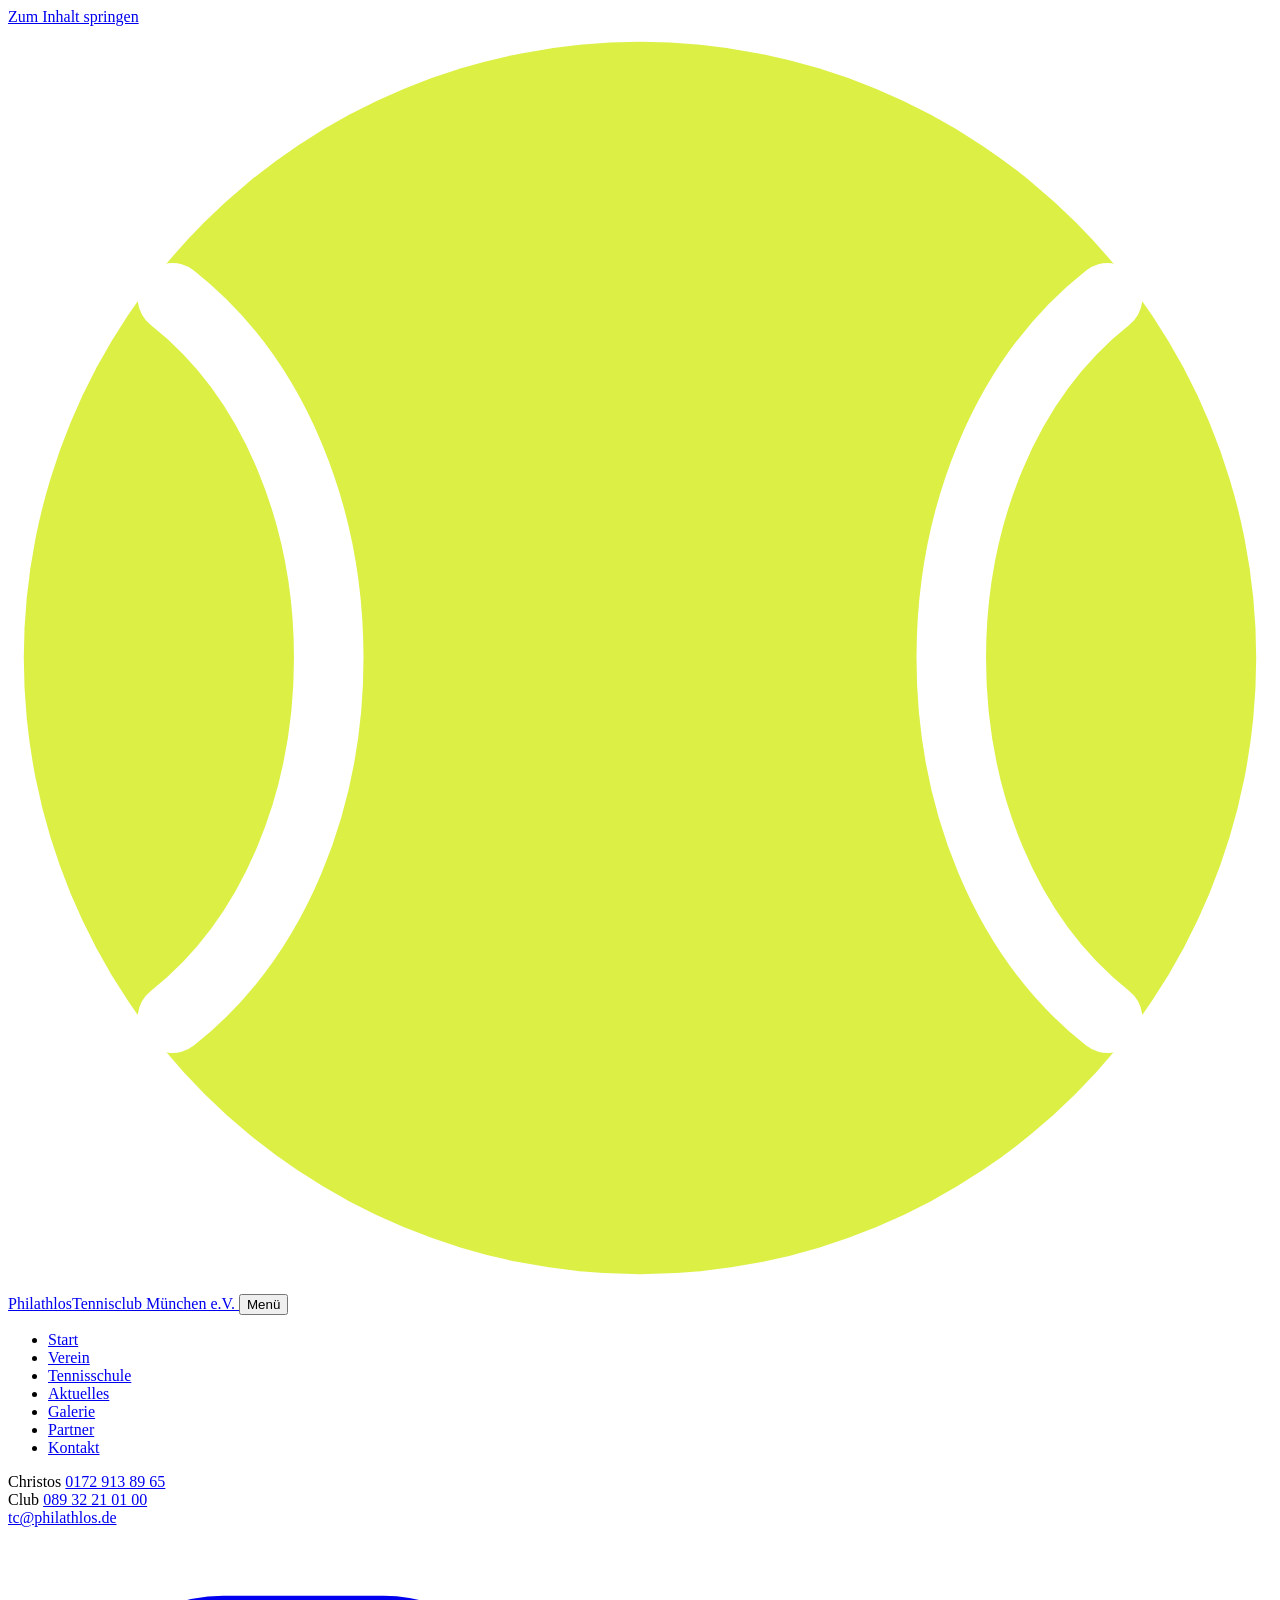
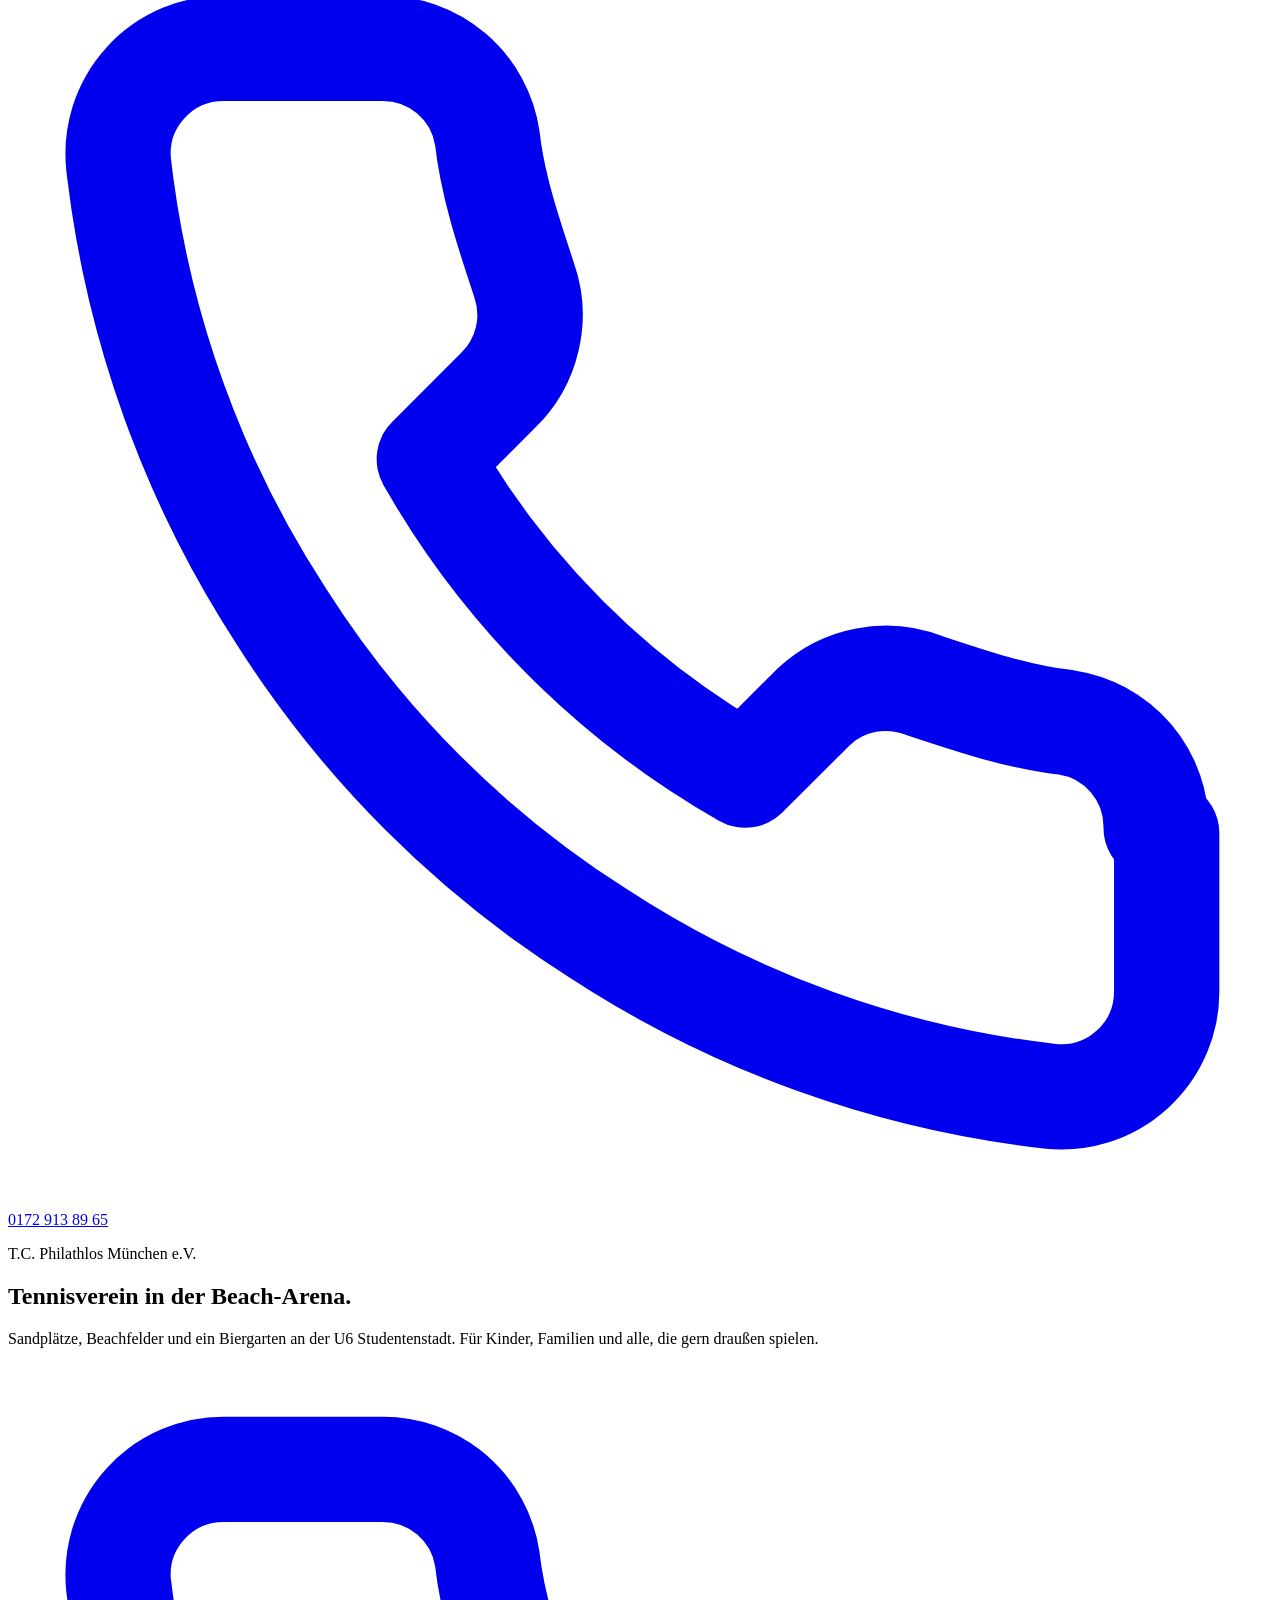
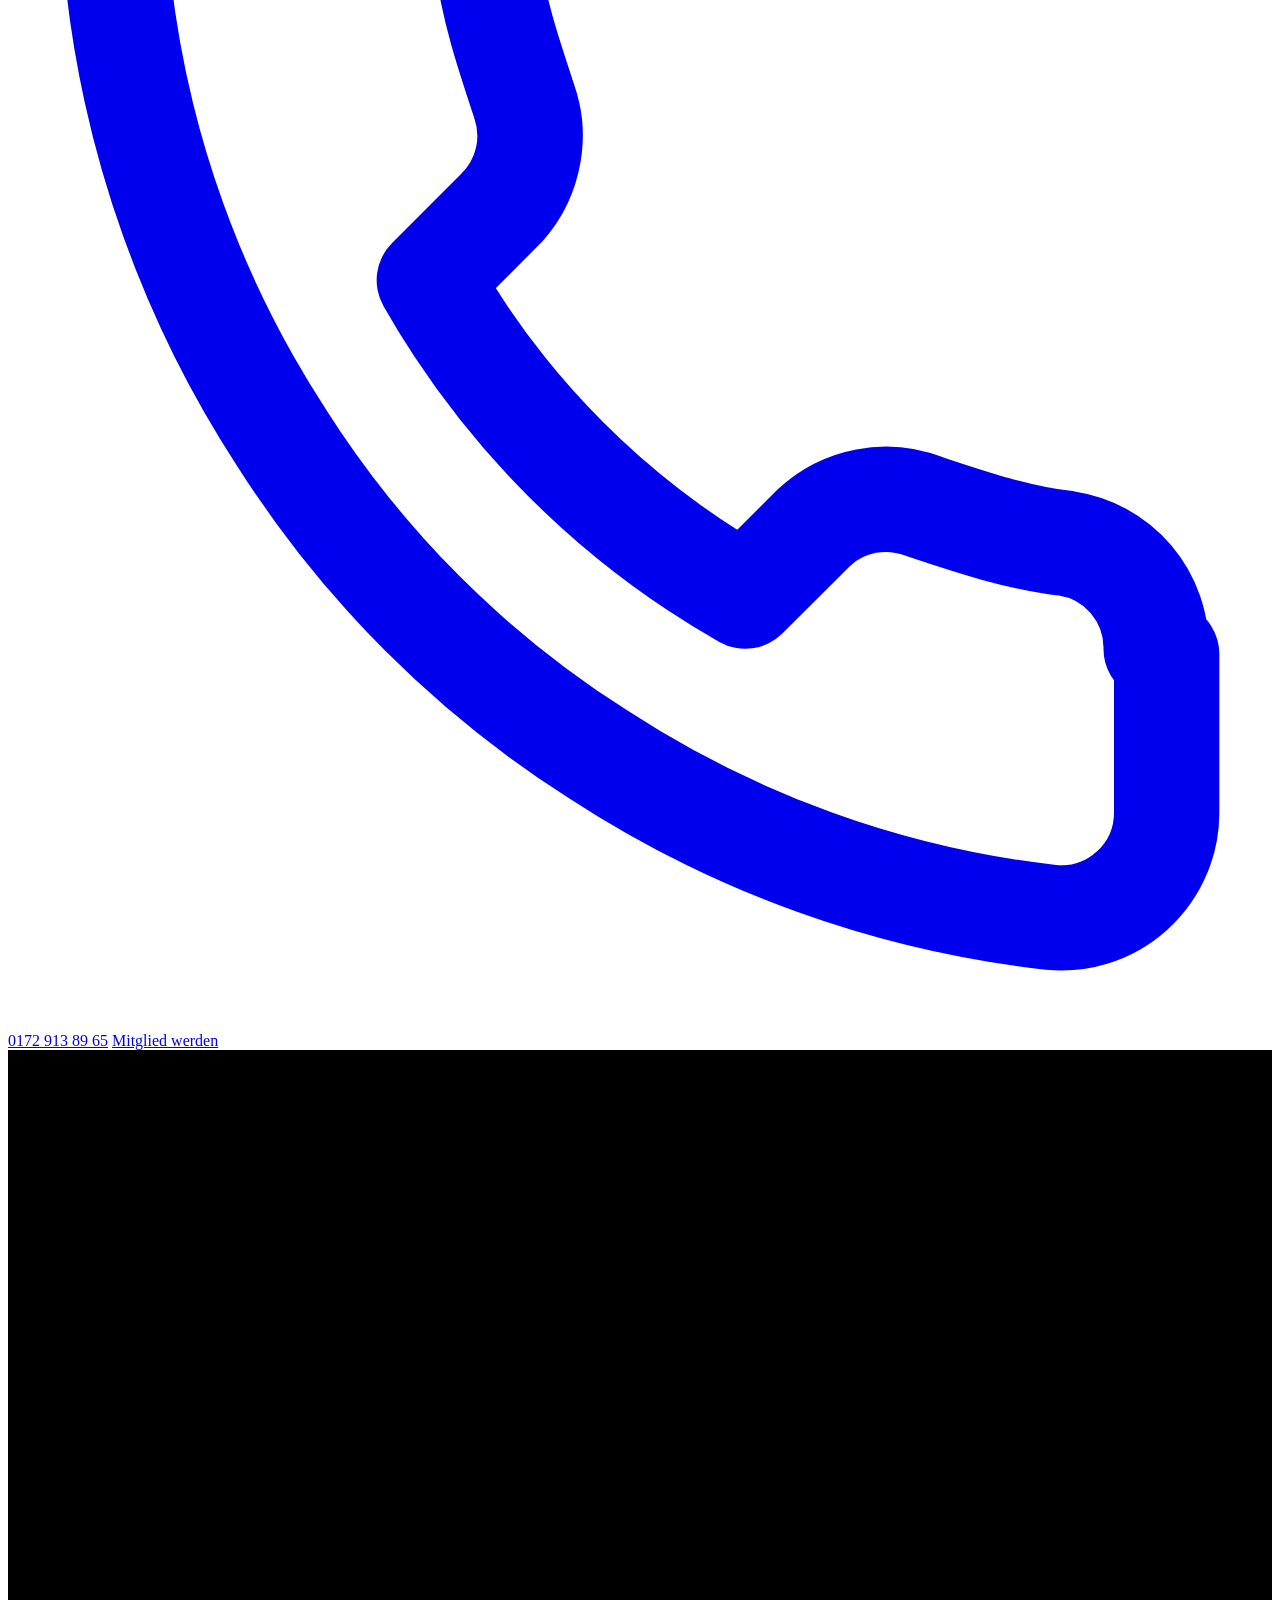
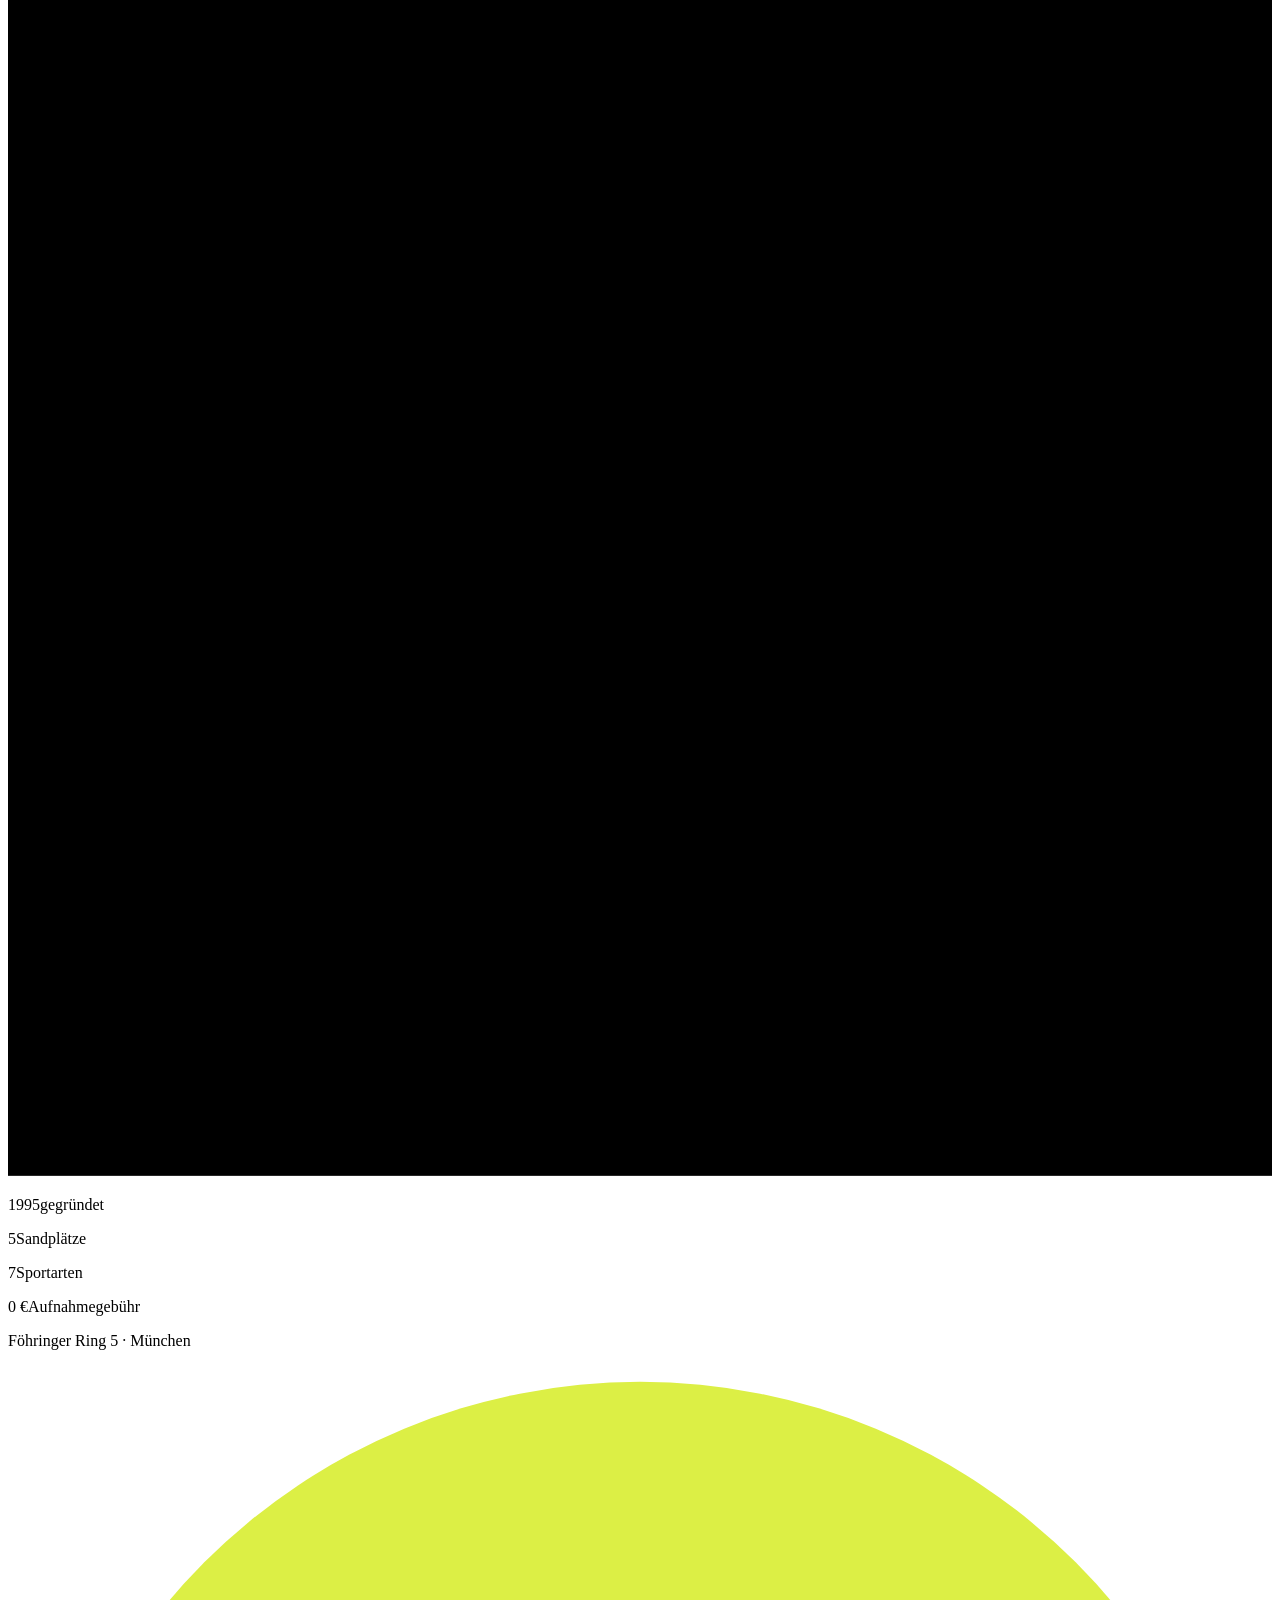
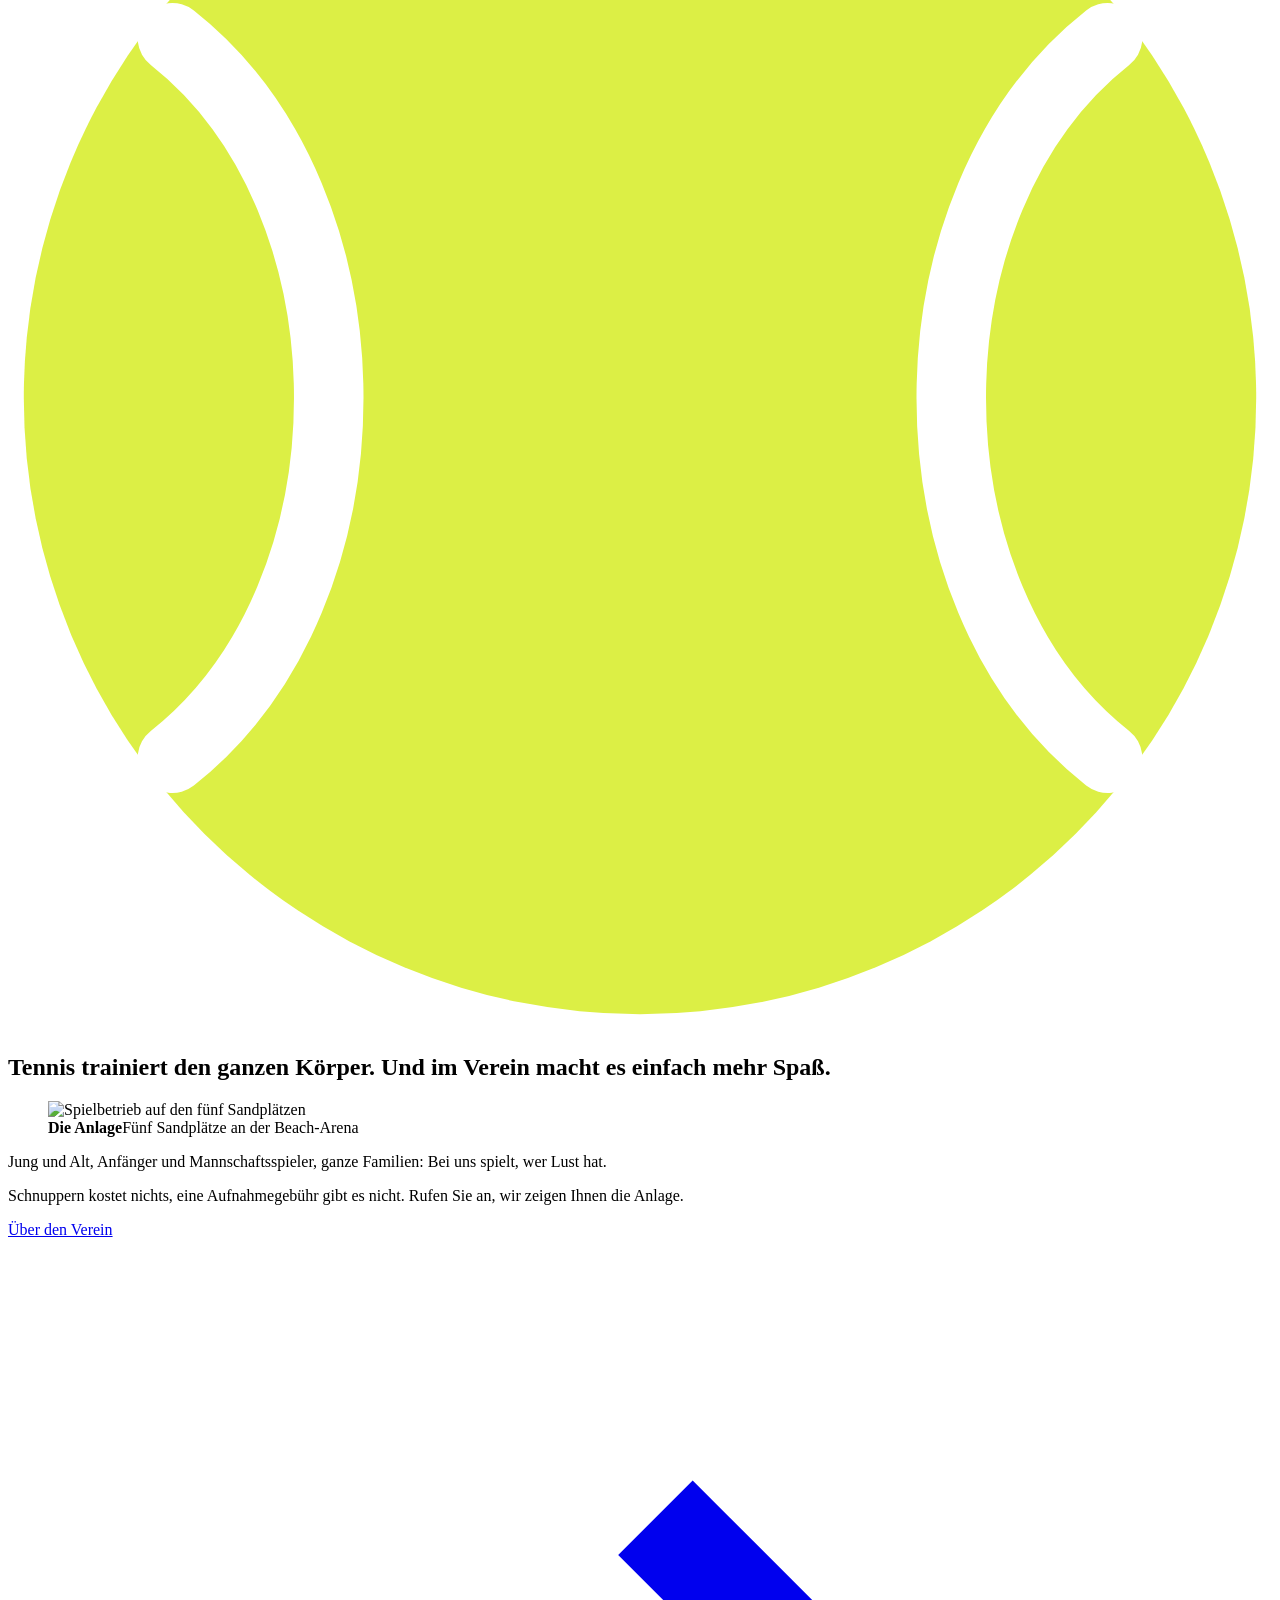
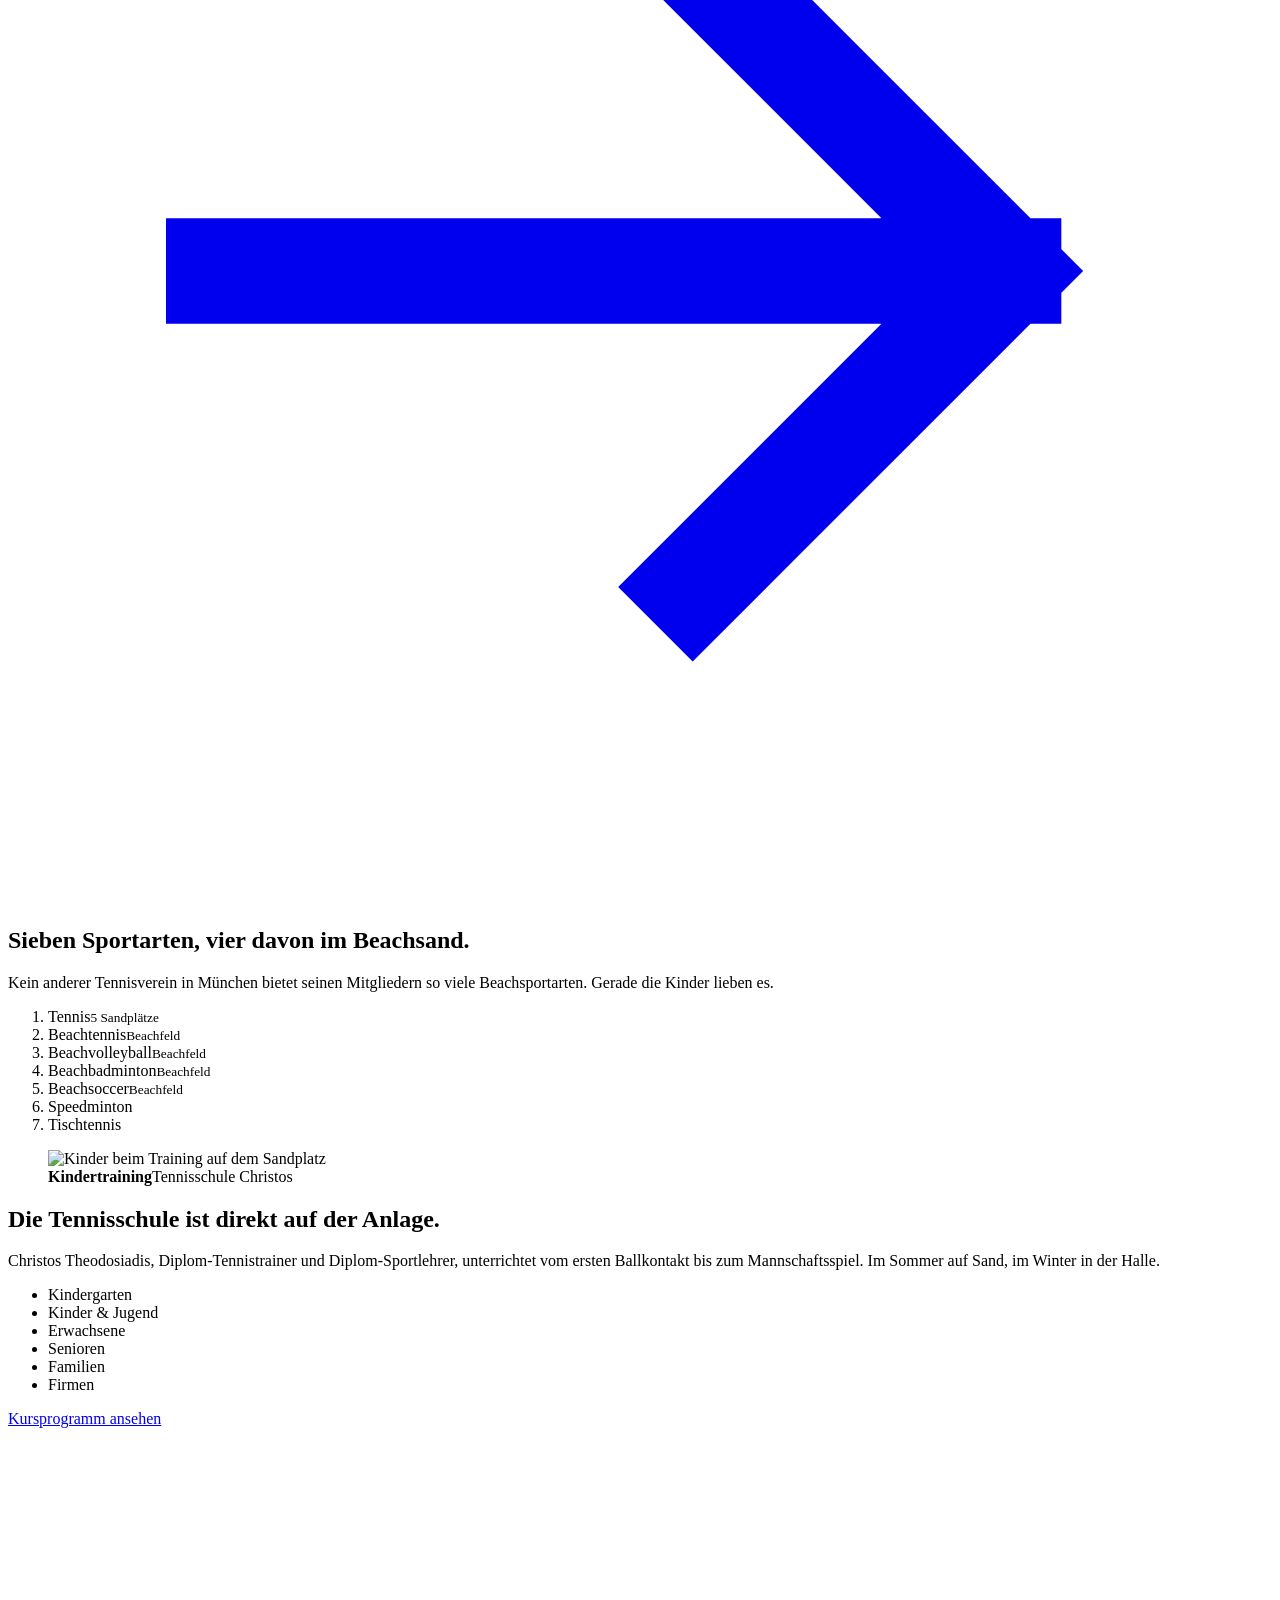
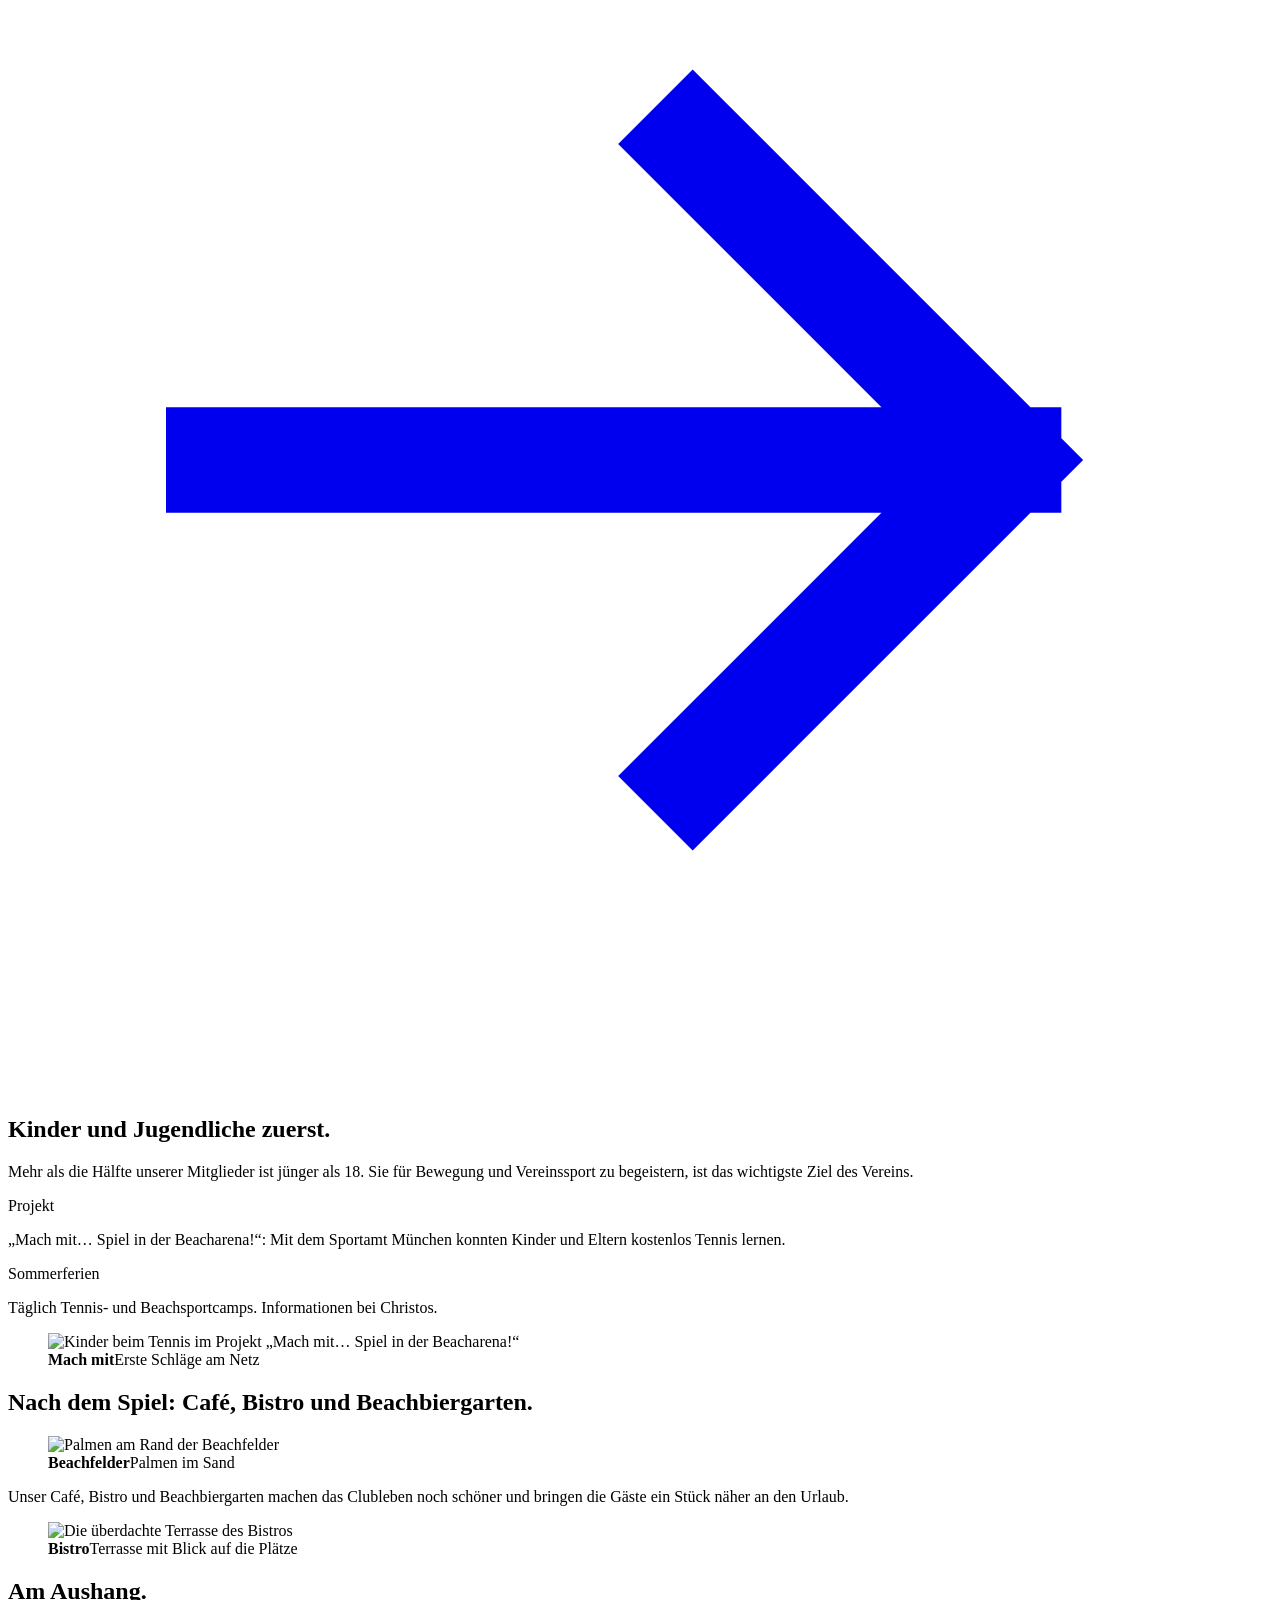
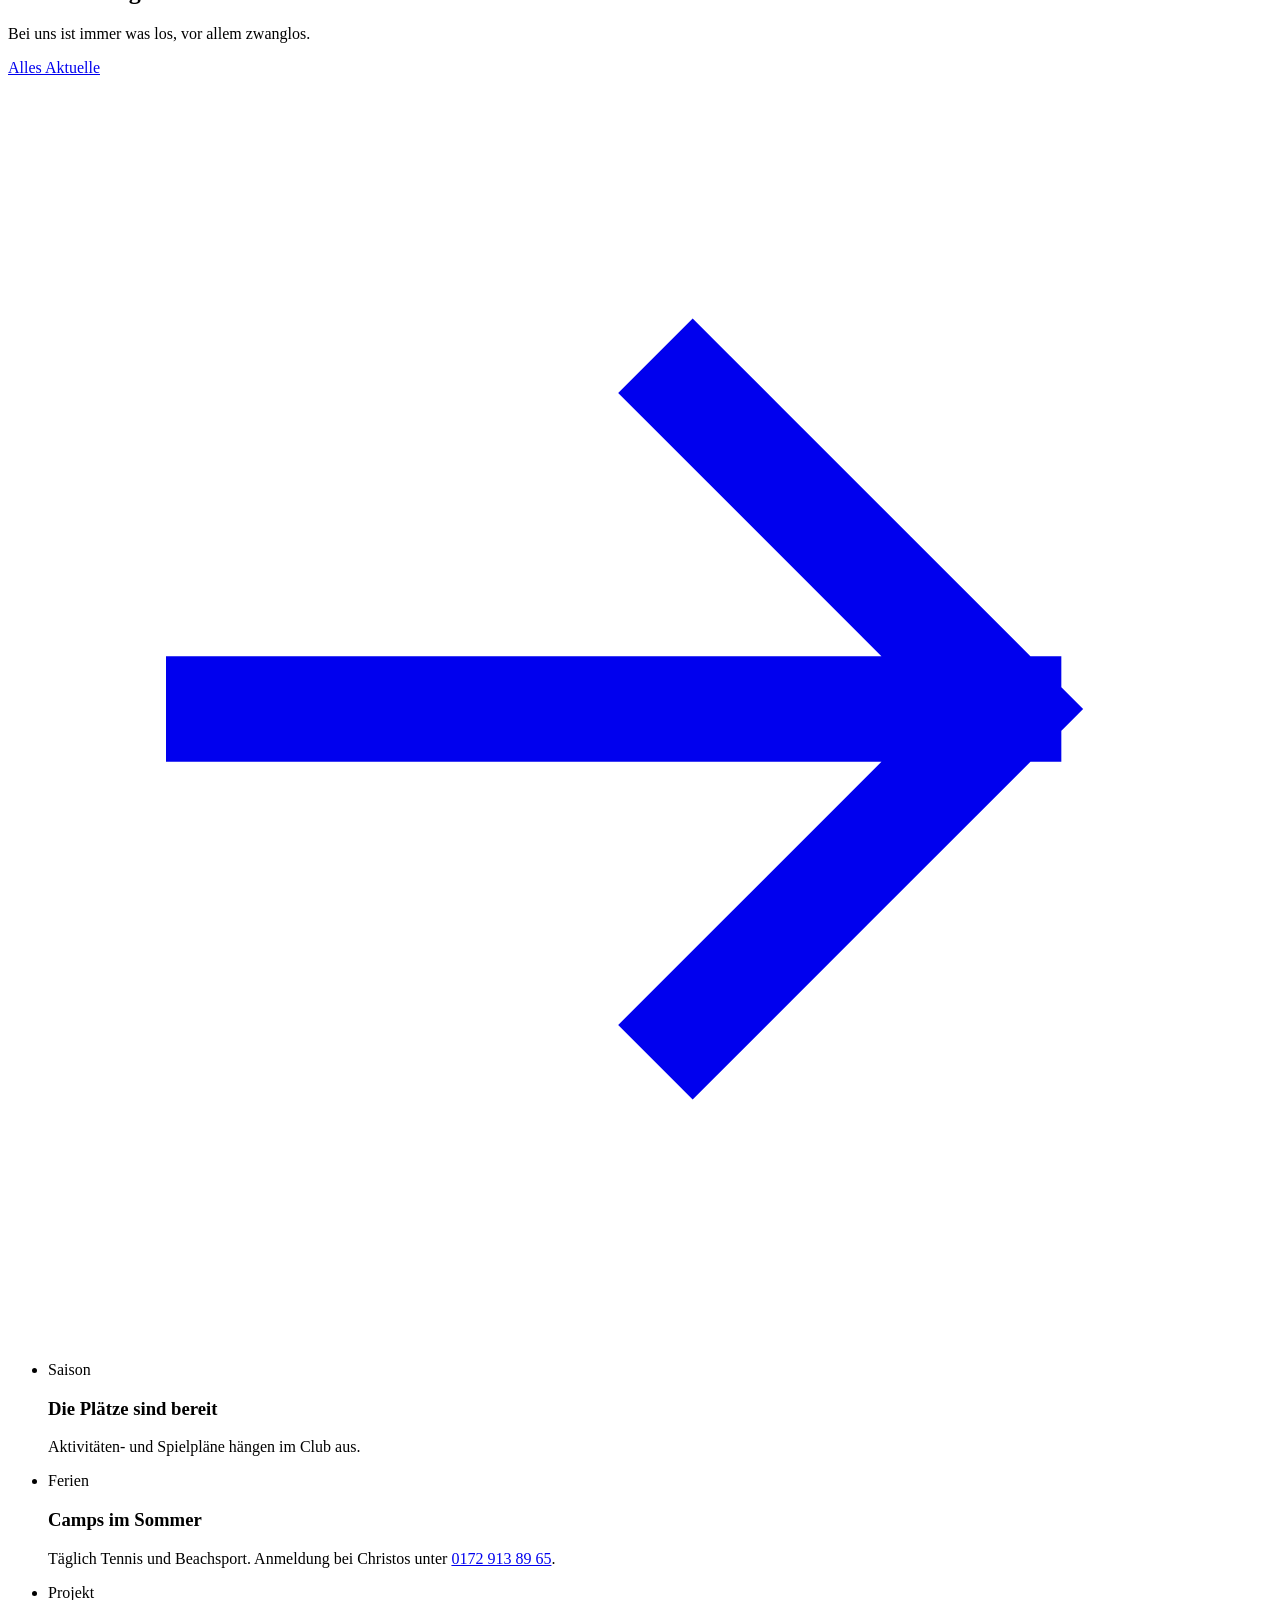
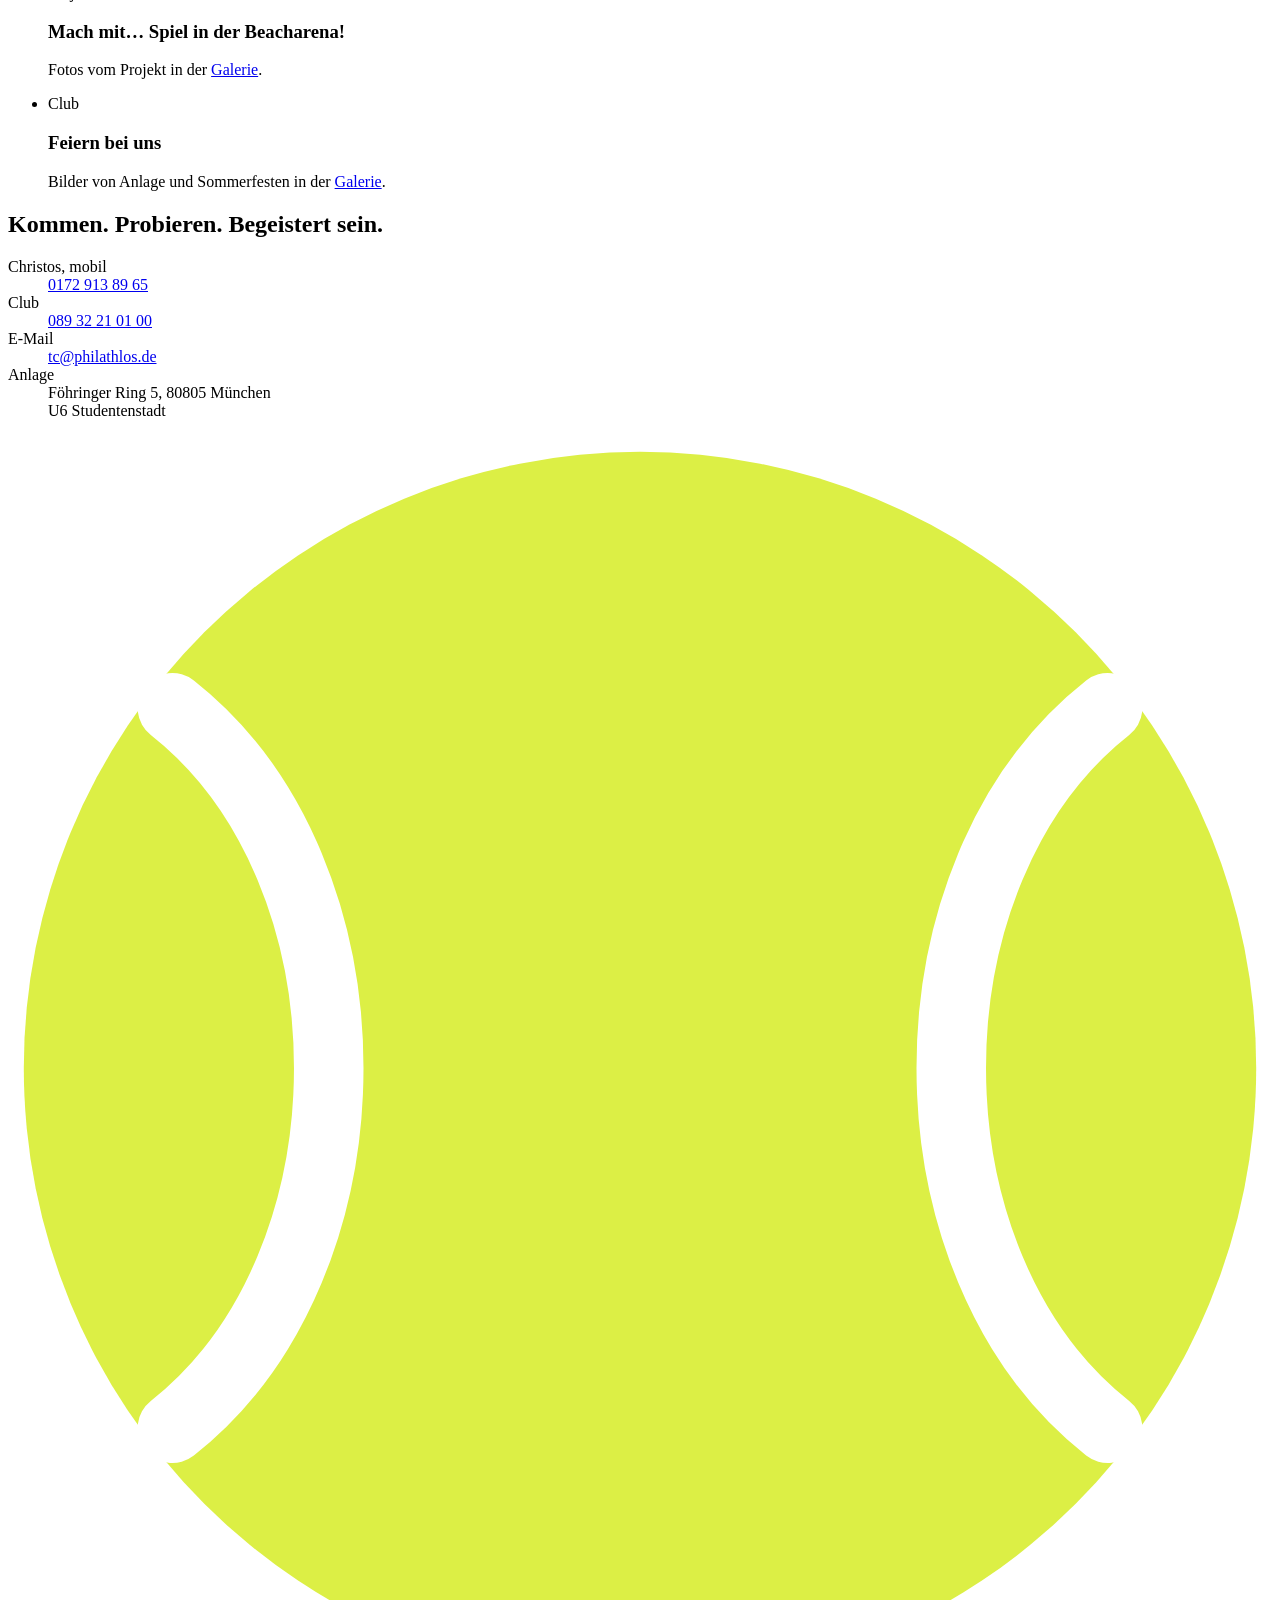
==== index.html @ 5b1a2ca7 "Add files via upload" ====
<!DOCTYPE html>
<html lang="de">
<head>
<meta charset="utf-8">
<meta name="viewport" content="width=device-width, initial-scale=1">
<title>T.C. Philathlos München e.V. · Tennisverein in der Beach-Arena</title>
<meta name="description" content="Tennisverein in der Beach-Arena München: 5 Sandplätze, Beachsport, Tennisschule, Bistro und Beachbiergarten. Keine Aufnahmegebühr. U6 Studentenstadt.">
<meta name="theme-color" content="#b0502a">
<meta property="og:type" content="website">
<meta property="og:locale" content="de_DE">
<meta property="og:site_name" content="T.C. Philathlos München e.V.">
<meta property="og:title" content="T.C. Philathlos München e.V. · Tennisverein in der Beach-Arena">
<meta property="og:description" content="Tennisverein in der Beach-Arena München: 5 Sandplätze, Beachsport, Tennisschule, Bistro und Beachbiergarten. Keine Aufnahmegebühr. U6 Studentenstadt.">
<meta property="og:image" content="img/hero-sandplatz.jpg">
<link rel="icon" href="favicon.svg" type="image/svg+xml">
<link rel="preload" href="assets/fonts/archivo.woff2" as="font" type="font/woff2" crossorigin>
<link rel="stylesheet" href="assets/css/style.css">
<script src="assets/js/main.js" defer></script>
</head>
<body>
<a class="skip" href="#inhalt">Zum Inhalt springen</a>
<header class="kopf">
  <div class="wrap kopf__innen">
    <a class="marke" href="index.html" aria-label="T.C. Philathlos München, zur Startseite">
      <svg class="marke__ball" viewBox="0 0 40 40" aria-hidden="true"><circle cx="20" cy="20" r="19.5" fill="#dcef45"/><path d="M5.2 8.6C11.8 13.8 11.8 26.2 5.2 31.4M34.8 8.6C28.2 13.8 28.2 26.2 34.8 31.4" fill="none" stroke="#fff" stroke-width="2.2" stroke-linecap="round"/></svg>
      <span class="marke__text"><span class="marke__name">Philathlos</span><span class="marke__zusatz">Tennisclub München e.V.</span></span>
    </a>
    <button class="menue-knopf" type="button" aria-expanded="false" aria-controls="hauptnavigation">
      <span class="menue-knopf__striche" aria-hidden="true"></span><span class="menue-knopf__text">Menü</span>
    </button>
    <nav class="nav" id="hauptnavigation" aria-label="Hauptnavigation">
      <ul><li><a href="index.html" aria-current="page">Start</a></li><li><a href="verein.html">Verein</a></li><li><a href="tennisschule.html">Tennisschule</a></li><li><a href="aktuelles.html">Aktuelles</a></li><li><a href="galerie.html">Galerie</a></li><li><a href="partner.html">Partner</a></li><li><a href="kontakt.html">Kontakt</a></li></ul>
      <p class="nav__kontakt">Christos <a href="tel:+491729138965" class="nw">0172 913 89 65</a><br>Club <a href="tel:+498932210100" class="nw">089 32 21 01 00</a><br><a href="mailto:tc@philathlos.de">tc@philathlos.de</a></p>
    </nav>
    <a class="kopf__tel" href="tel:+491729138965" aria-label="Christos anrufen: 0172 913 89 65"><svg viewBox="0 0 24 24" fill="none" stroke="currentColor" stroke-width="2" stroke-linecap="round" stroke-linejoin="round" aria-hidden="true"><path d="M22 16.9v3a2 2 0 0 1-2.2 2 19.8 19.8 0 0 1-8.6-3.1 19.5 19.5 0 0 1-6-6A19.8 19.8 0 0 1 2.1 4.2 2 2 0 0 1 4.1 2h3a2 2 0 0 1 2 1.7c.1.9.4 1.8.7 2.7a2 2 0 0 1-.5 2.1L8 9.8a16 16 0 0 0 6 6l1.3-1.3a2 2 0 0 1 2.1-.4c.9.3 1.8.6 2.7.7a2 2 0 0 1 1.7 2z"/></svg><span>0172 913 89 65</span></a>
  </div>
</header>
<main id="inhalt">

<section class="hero" aria-labelledby="titel">
  <div class="wrap">
    <div class="raster hero__kopf">
      <div class="hero__titel">
        <p class="label">T.C. Philathlos München e.V.</p>
        <h1 id="titel">Tennisverein in der <span class="nw">Beach-Arena.</span></h1>
      </div>
      <div class="hero__text">
        <p>Sandplätze, Beachfelder und ein Biergarten an der U6 Studentenstadt. Für Kinder, Familien und alle, die gern draußen spielen.</p>
        <div class="knoepfe">
          <a class="knopf knopf--ball" href="tel:+491729138965"><svg viewBox="0 0 24 24" fill="none" stroke="currentColor" stroke-width="2" stroke-linecap="round" stroke-linejoin="round" aria-hidden="true"><path d="M22 16.9v3a2 2 0 0 1-2.2 2 19.8 19.8 0 0 1-8.6-3.1 19.5 19.5 0 0 1-6-6A19.8 19.8 0 0 1 2.1 4.2 2 2 0 0 1 4.1 2h3a2 2 0 0 1 2 1.7c.1.9.4 1.8.7 2.7a2 2 0 0 1-.5 2.1L8 9.8a16 16 0 0 0 6 6l1.3-1.3a2 2 0 0 1 2.1-.4c.9.3 1.8.6 2.7.7a2 2 0 0 1 1.7 2z"/></svg> 0172 913 89 65</a>
          <a class="knopf knopf--linie" href="verein.html#beitraege">Mitglied werden</a>
        </div>
      </div>
    </div>

    <div class="platz" role="group" aria-label="Der Verein in vier Zahlen">
      <svg class="platz__svg platz__svg--quer" viewBox="0 0 2377 1097" preserveAspectRatio="none" aria-hidden="true"><rect x="0" y="0" width="2377" height="1097"/><line x1="0" y1="137" x2="2377" y2="137"/><line x1="0" y1="960" x2="2377" y2="960"/><line x1="548.5" y1="137" x2="548.5" y2="960"/><line x1="1828.5" y1="137" x2="1828.5" y2="960"/><line x1="548.5" y1="548.5" x2="1828.5" y2="548.5"/><line x1="0" y1="548.5" x2="32" y2="548.5"/><line x1="2345" y1="548.5" x2="2377" y2="548.5"/><line class="netz" x1="1188.5" y1="-91" x2="1188.5" y2="1188"/></svg><svg class="platz__svg platz__svg--hoch" viewBox="0 0 1097 2377" preserveAspectRatio="none" aria-hidden="true"><rect x="0" y="0" width="1097" height="2377"/><line x1="137" y1="0" x2="137" y2="2377"/><line x1="960" y1="0" x2="960" y2="2377"/><line x1="137" y1="548.5" x2="960" y2="548.5"/><line x1="137" y1="1828.5" x2="960" y2="1828.5"/><line x1="548.5" y1="548.5" x2="548.5" y2="1828.5"/><line x1="548.5" y1="0" x2="548.5" y2="32"/><line x1="548.5" y1="2345" x2="548.5" y2="2377"/><line class="netz" x1="-91" y1="1188.5" x2="1188" y2="1188.5"/></svg>
      <p class="feld feld--1"><span class="zahl">1995</span><span class="label">gegründet</span></p>
      <p class="feld feld--2"><span class="zahl">5</span><span class="label">Sandplätze</span></p>
      <p class="feld feld--3"><span class="zahl">7</span><span class="label">Sportarten</span></p>
      <p class="feld feld--4"><span class="zahl">0&nbsp;€</span><span class="label">Aufnahme&shy;gebühr</span></p>
      <p class="platz__ort label">Föhringer Ring 5 · München</p>
      <svg class="platz__ball" viewBox="0 0 40 40" aria-hidden="true"><circle cx="20" cy="20" r="19.5" fill="#dcef45"/><path d="M5.2 8.6C11.8 13.8 11.8 26.2 5.2 31.4M34.8 8.6C28.2 13.8 28.2 26.2 34.8 31.4" fill="none" stroke="#fff" stroke-width="2.2" stroke-linecap="round"/></svg>
    </div>
  </div>
</section>

<section class="sektion einstieg" aria-labelledby="einstieg-titel">
  <div class="wrap raster">
    <h2 id="einstieg-titel">Tennis trainiert den ganzen Körper. <span>Und im Verein macht es einfach mehr Spaß.</span></h2>
    <figure class="foto foto--53 einstieg__foto"><div class="foto__bild"><img src="img/hero-sandplatz.jpg" alt="Spielbetrieb auf den fünf Sandplätzen" loading="lazy" decoding="async"></div><figcaption><b>Die Anlage</b><span>Fünf Sandplätze an der Beach-Arena</span></figcaption></figure>
    <div class="einstieg__text">
      <p class="lead">Jung und Alt, Anfänger und Mannschaftsspieler, ganze Familien: Bei uns spielt, wer Lust hat.</p>
      <p class="leise">Schnuppern kostet nichts, eine Aufnahmegebühr gibt es nicht. Rufen Sie an, wir zeigen Ihnen die Anlage.</p>
      <a class="pfeil" href="verein.html">Über den Verein <svg viewBox="0 0 24 24" fill="none" stroke="currentColor" stroke-width="2" stroke-linecap="square" aria-hidden="true"><path d="M4 12h15M13 6l6 6-6 6"/></svg></a>
    </div>
  </div>
</section>

<section class="sektion sektion--sand" aria-labelledby="sport-titel">
  <div class="wrap raster">
    <div class="sport__kopf">
      <h2 id="sport-titel">Sieben Sportarten, vier davon im Beachsand.</h2>
      <p class="leise mass">Kein anderer Tennisverein in München bietet seinen Mitgliedern so viele Beachsportarten. Gerade die Kinder lieben es.</p>
    </div>
    <ol class="sport__liste">
      <li><span class="schmal">Tennis</span><small>5 Sandplätze</small></li><li><span class="schmal">Beachtennis</span><small>Beachfeld</small></li><li><span class="schmal">Beachvolleyball</span><small>Beachfeld</small></li><li><span class="schmal">Beachbadminton</span><small>Beachfeld</small></li><li><span class="schmal">Beachsoccer</span><small>Beachfeld</small></li><li><span class="schmal">Speedminton</span><span></span></li><li><span class="schmal">Tischtennis</span><span></span></li>
    </ol>
  </div>
</section>

<section class="sektion" aria-labelledby="schule-titel">
  <div class="wrap raster">
    <figure class="foto foto--45 schule__foto"><div class="foto__bild"><img src="img/anlage-training.jpg" alt="Kinder beim Training auf dem Sandplatz" loading="lazy" decoding="async"></div><figcaption><b>Kindertraining</b><span>Tennisschule Christos</span></figcaption></figure>
    <div class="schule__text">
      <h2 id="schule-titel">Die Tennisschule ist direkt auf der Anlage.</h2>
      <p class="lead mass">Christos Theodosiadis, Diplom-Tennistrainer und Diplom-Sportlehrer, unterrichtet vom ersten Ballkontakt bis zum Mannschaftsspiel. Im Sommer auf Sand, im Winter in der Halle.</p>
      <ul class="gruppen" aria-label="Angebote für">
        <li>Kindergarten</li><li>Kinder &amp; Jugend</li><li>Erwachsene</li><li>Senioren</li><li>Familien</li><li>Firmen</li>
      </ul>
      <a class="pfeil" href="tennisschule.html">Kursprogramm ansehen <svg viewBox="0 0 24 24" fill="none" stroke="currentColor" stroke-width="2" stroke-linecap="square" aria-hidden="true"><path d="M4 12h15M13 6l6 6-6 6"/></svg></a>
    </div>
  </div>
</section>

<section class="sektion sektion--tinte dunkel" aria-labelledby="kinder-titel">
  <div class="wrap raster">
    <div class="kinder__text">
      <h2 id="kinder-titel">Kinder und Jugendliche zuerst.</h2>
      <p class="lead">Mehr als die Hälfte unserer Mitglieder ist jünger als 18. Sie für Bewegung und Vereinssport zu begeistern, ist das wichtigste Ziel des Vereins.</p>
      <div class="kinder__fakten">
        <div><span class="label">Projekt</span><p>„Mach mit… Spiel in der Beacharena!“: Mit dem Sportamt München konnten Kinder und Eltern kostenlos Tennis lernen.</p></div>
        <div><span class="label">Sommerferien</span><p>Täglich Tennis- und Beachsportcamps. Informationen bei Christos.</p></div>
      </div>
    </div>
    <figure class="foto foto--43 kinder__foto"><div class="foto__bild"><img src="img/machmit-tennis.jpg" alt="Kinder beim Tennis im Projekt „Mach mit… Spiel in der Beacharena!“" loading="lazy" decoding="async"></div><figcaption><b>Mach mit</b><span>Erste Schläge am Netz</span></figcaption></figure>
  </div>
</section>

<section class="sektion" aria-labelledby="bistro-titel">
  <div class="wrap raster">
    <div class="bistro__titel"><h2 id="bistro-titel">Nach dem Spiel: Café, Bistro und Beach&shy;biergarten.</h2></div>
    <div class="bistro__klein">
      <figure class="foto foto--34 "><div class="foto__bild"><img src="img/beach-palmen.jpg" alt="Palmen am Rand der Beachfelder" loading="lazy" decoding="async"></div><figcaption><b>Beachfelder</b><span>Palmen im Sand</span></figcaption></figure>
      <p class="bistro__text leise">Unser Café, Bistro und Beachbiergarten machen das Clubleben noch schöner und bringen die Gäste ein Stück näher an den Urlaub.</p>
    </div>
    <figure class="foto foto--43 bistro__gross"><div class="foto__bild"><img src="img/bistro-terrasse.jpg" alt="Die überdachte Terrasse des Bistros" loading="lazy" decoding="async"></div><figcaption><b>Bistro</b><span>Terrasse mit Blick auf die Plätze</span></figcaption></figure>
  </div>
</section>

<section class="sektion sektion--sand" aria-labelledby="aushang-titel">
  <div class="wrap raster">
    <div class="aushang__kopf">
      <h2 id="aushang-titel">Am Aushang.</h2>
      <p class="leise" style="margin-top:1.25rem">Bei uns ist immer was los, vor allem zwanglos.</p>
      <a class="pfeil" href="aktuelles.html">Alles Aktuelle <svg viewBox="0 0 24 24" fill="none" stroke="currentColor" stroke-width="2" stroke-linecap="square" aria-hidden="true"><path d="M4 12h15M13 6l6 6-6 6"/></svg></a>
    </div>
    <ul class="aushang">
      <li><span class="label">Saison</span><h3>Die Plätze sind bereit</h3><p>Aktivitäten- und Spielpläne hängen im Club aus.</p></li>
      <li><span class="label">Ferien</span><h3>Camps im Sommer</h3><p>Täglich Tennis und Beachsport. Anmeldung bei Christos unter <a href="tel:+491729138965" class="nw">0172 913 89 65</a>.</p></li>
      <li><span class="label">Projekt</span><h3>Mach mit… Spiel in der Beacharena!</h3><p>Fotos vom Projekt in der <a href="galerie.html#machmit">Galerie</a>.</p></li>
      <li><span class="label">Club</span><h3>Feiern bei uns</h3><p>Bilder von Anlage und Sommerfesten in der <a href="galerie.html">Galerie</a>.</p></li>
    </ul>
  </div>
</section>

<section class="schluss" aria-labelledby="schluss-titel">
  <div class="wrap raster">
    <h2 id="schluss-titel">Kommen. Probieren. Begeistert sein.</h2>
    <div class="schluss__kontakt">
      <dl>
        <div><dt>Christos, mobil</dt><dd><a href="tel:+491729138965" class="nw">0172 913 89 65</a></dd></div>
        <div><dt>Club</dt><dd><a href="tel:+498932210100" class="nw">089 32 21 01 00</a></dd></div>
        <div><dt>E-Mail</dt><dd><a href="mailto:tc@philathlos.de">tc@philathlos.de</a></dd></div>
        <div><dt>Anlage</dt><dd>Föhringer Ring 5, 80805 München<br>U6 Studentenstadt</dd></div>
      </dl>
    </div>
  </div>
</section>

</main>
<footer class="fuss">
  <div class="wrap">
    <div class="raster fuss__oben">
      <div class="fuss__marke">
        <a class="marke" href="index.html" aria-label="Zur Startseite"><svg class="marke__ball" viewBox="0 0 40 40" aria-hidden="true"><circle cx="20" cy="20" r="19.5" fill="#dcef45"/><path d="M5.2 8.6C11.8 13.8 11.8 26.2 5.2 31.4M34.8 8.6C28.2 13.8 28.2 26.2 34.8 31.4" fill="none" stroke="#fff" stroke-width="2.2" stroke-linecap="round"/></svg><span class="marke__text"><span class="marke__name">Philathlos</span><span class="marke__zusatz">T.C. Philathlos München e.V. · seit 1995</span></span></a>
        <address>Tennisanlage in der Beach-Arena<br>Föhringer Ring 5, 80805 München<br>U6 Studentenstadt</address>
      </div>
      <div class="fuss__spalte fuss__spalte--erste">
        <h2>Kontakt</h2>
        <ul><li><a href="tel:+491729138965" class="nw">0172 913 89 65</a></li><li><a href="tel:+498932210100" class="nw">089 32 21 01 00</a></li><li>Fax 089 32 21 01 01</li><li><a href="mailto:tc@philathlos.de">tc@philathlos.de</a></li></ul>
      </div>
      <div class="fuss__spalte">
        <h2>Verein</h2>
        <ul><li><a href="verein.html">Wir über uns</a></li><li><a href="verein.html#beitraege">Beiträge</a></li><li><a href="tennisschule.html">Tennisschule</a></li><li><a href="aktuelles.html">Aktuelles</a></li></ul>
      </div>
      <div class="fuss__spalte">
        <h2>Weiteres</h2>
        <ul><li><a href="galerie.html">Galerie</a></li><li><a href="partner.html">Partner</a></li><li><a href="impressum.html">Impressum</a></li><li><a href="datenschutz.html">Datenschutz</a></li></ul>
      </div>
    </div>
    <div class="fuss__unten">
      <span>© <span data-jahr>2026</span> T.C. Philathlos München e.V.</span>
      <span>BLSV 13425 · BTV 01115 · DTB 2611</span>
    </div>
  </div>
</footer>
</body>
</html>
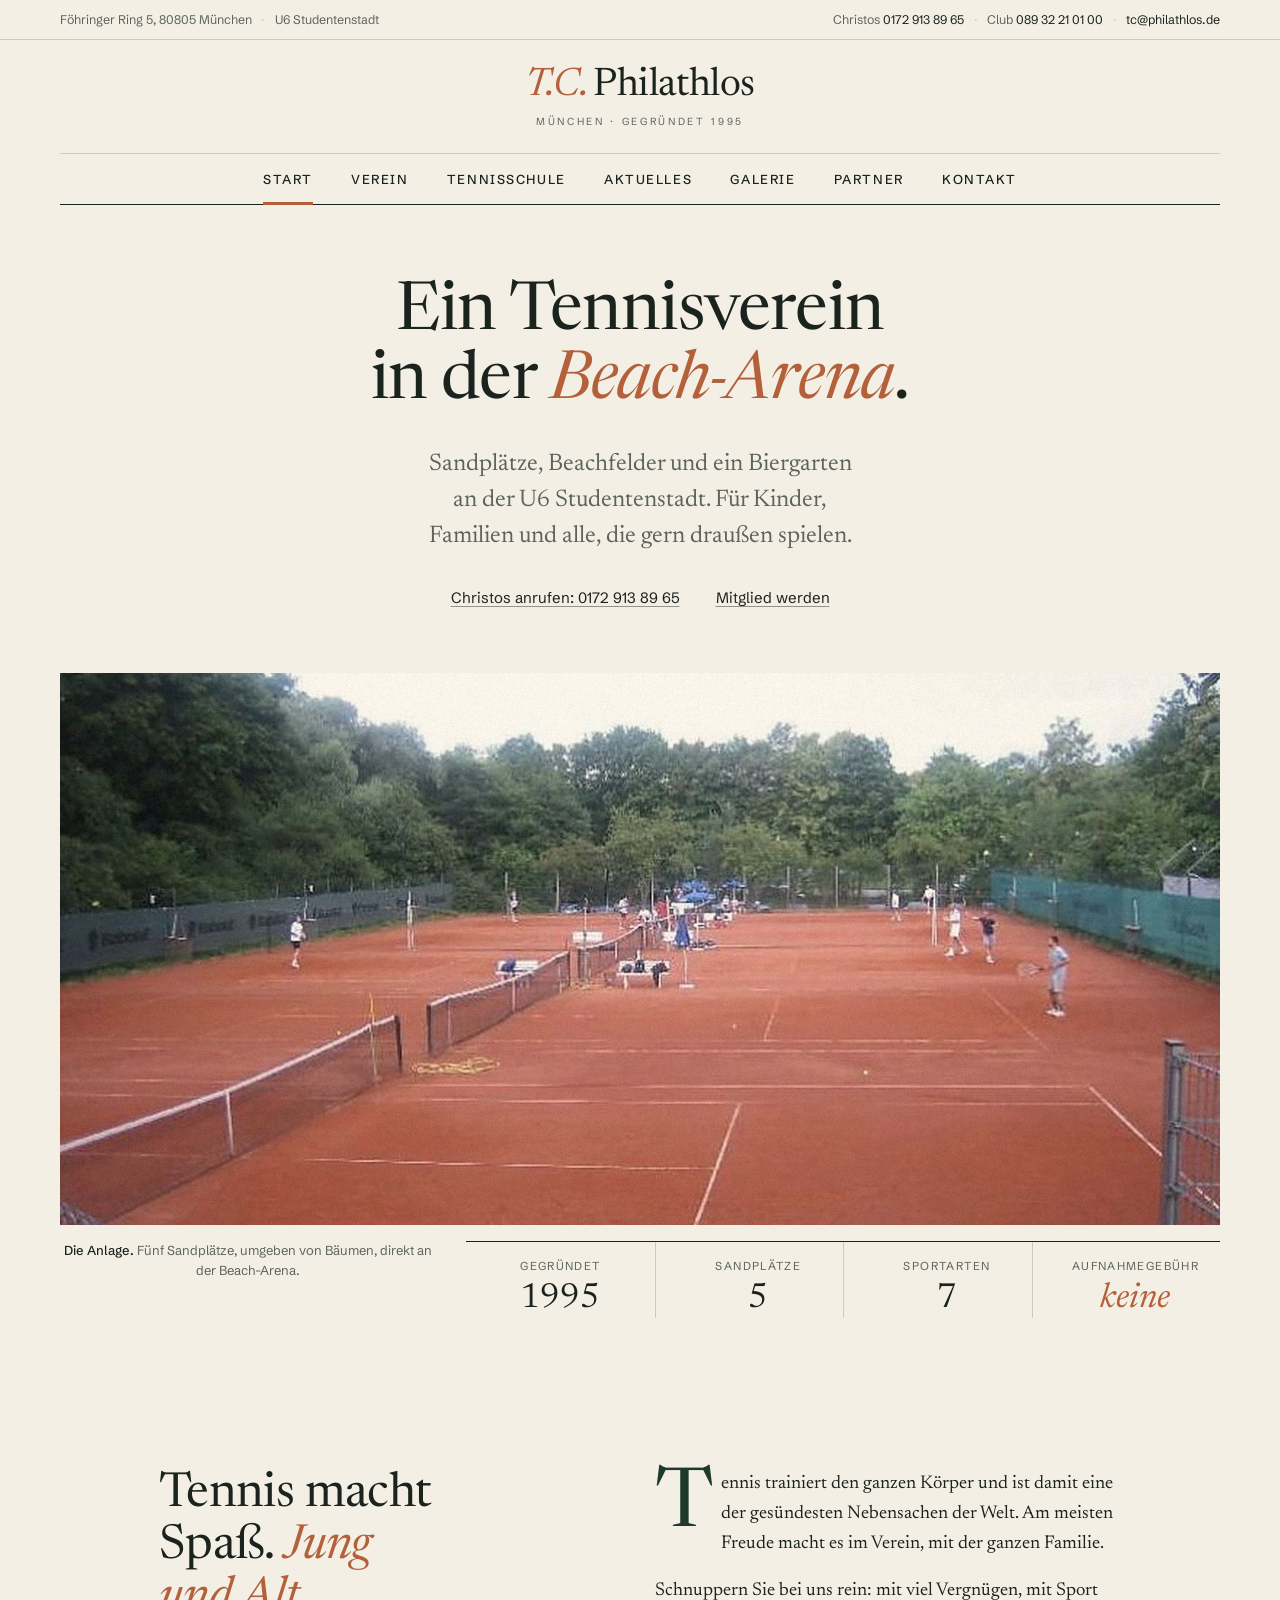
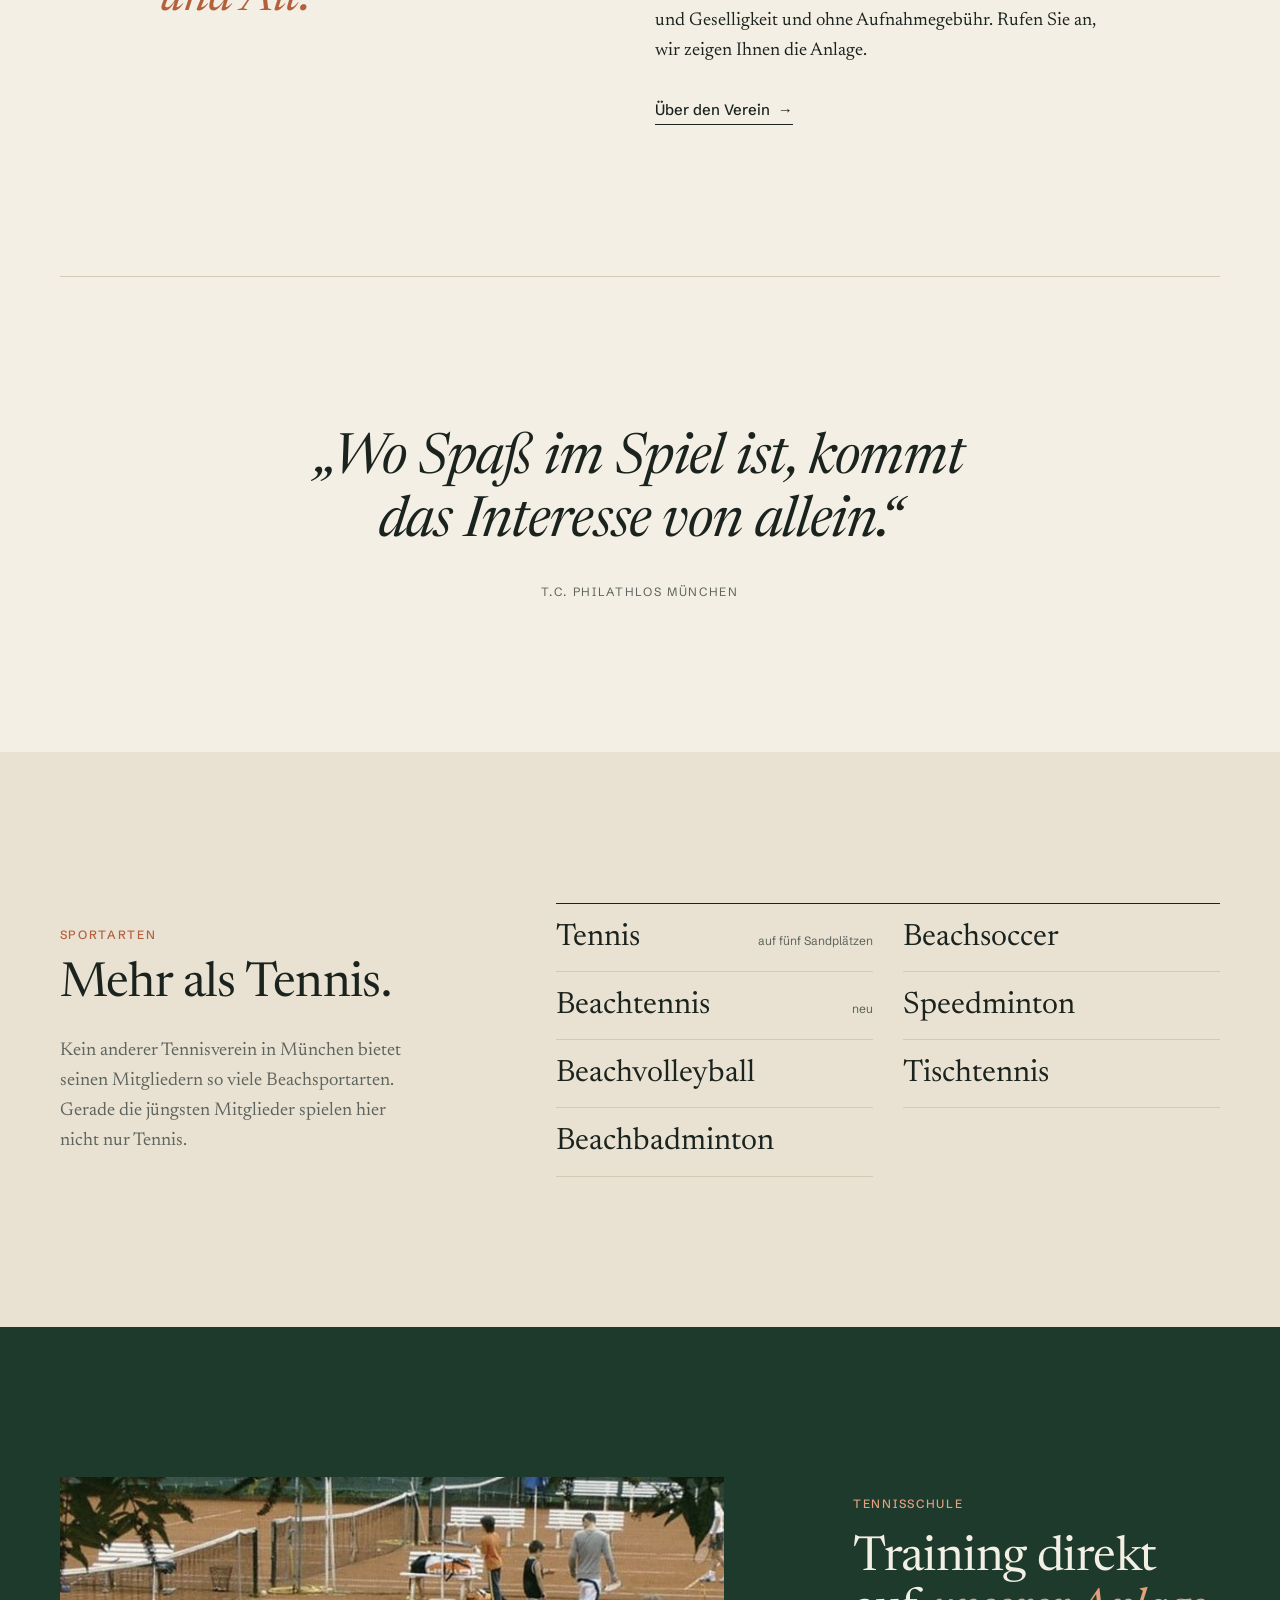
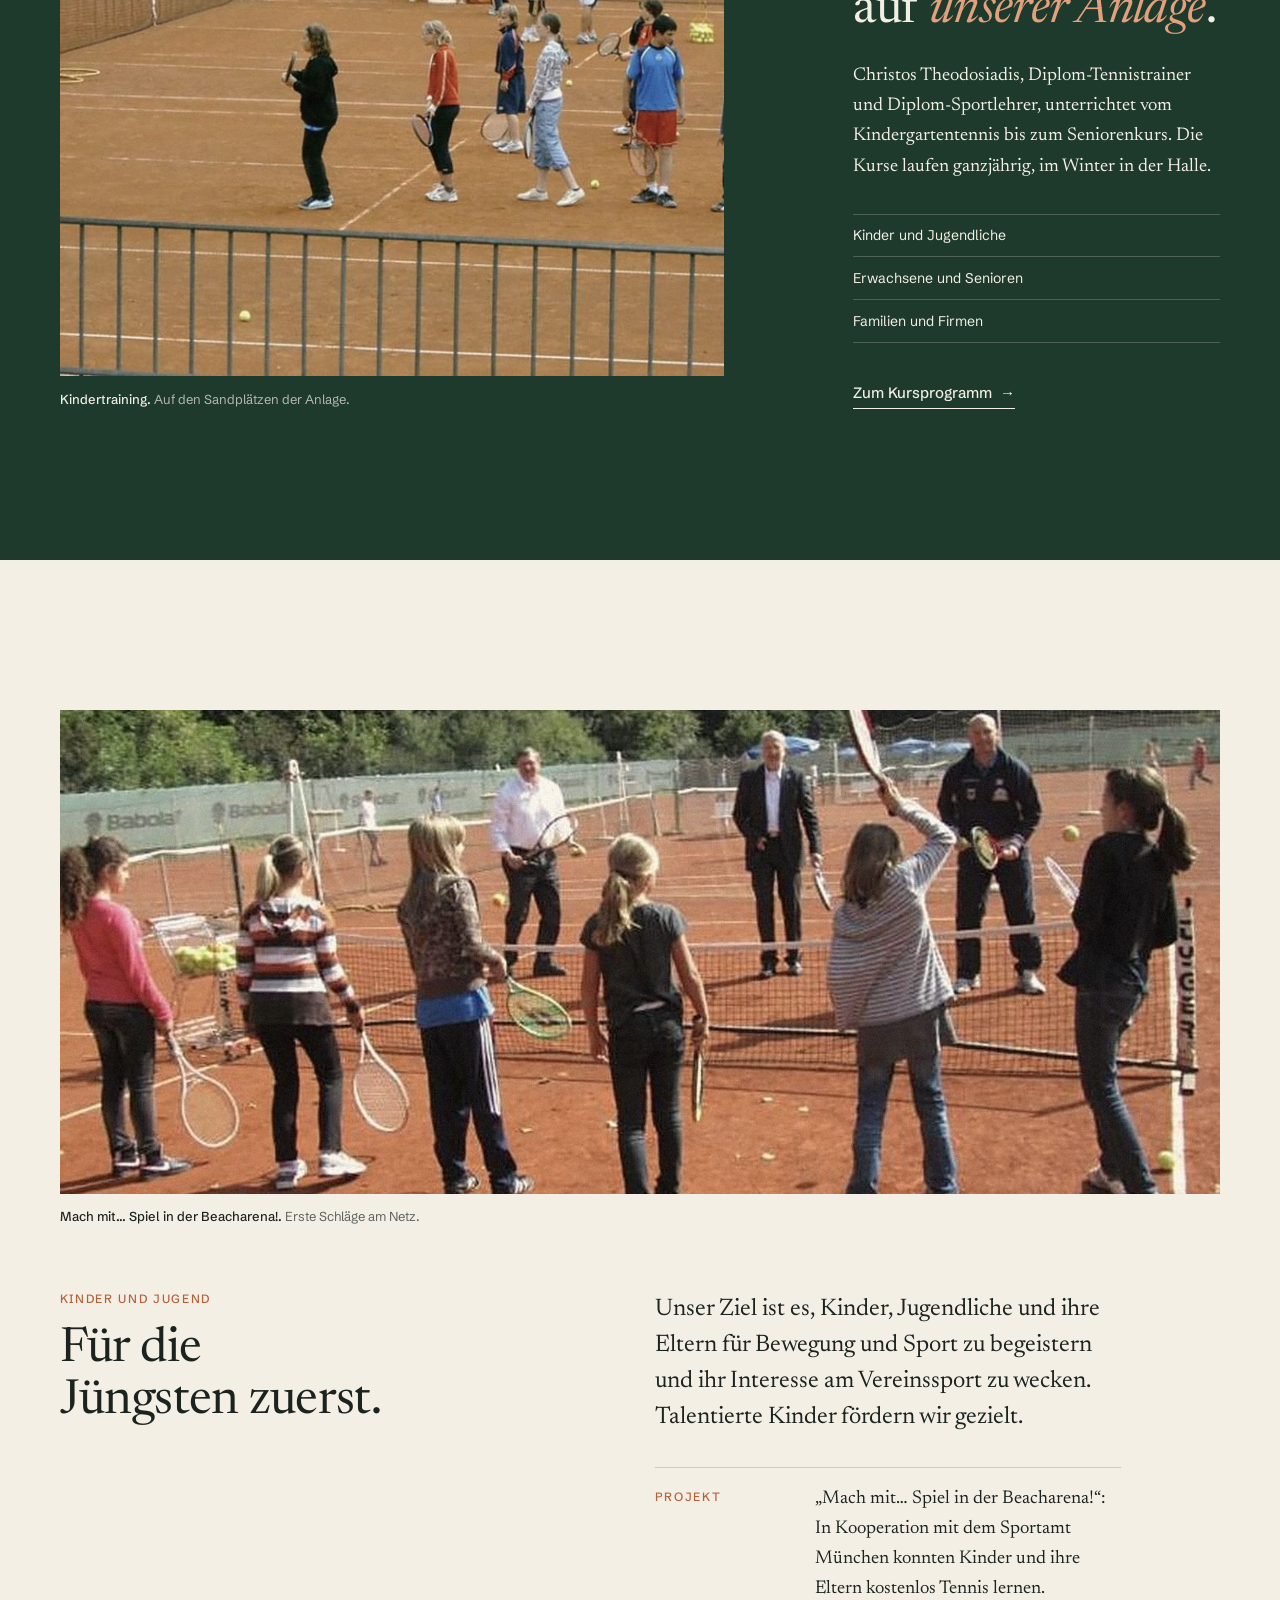
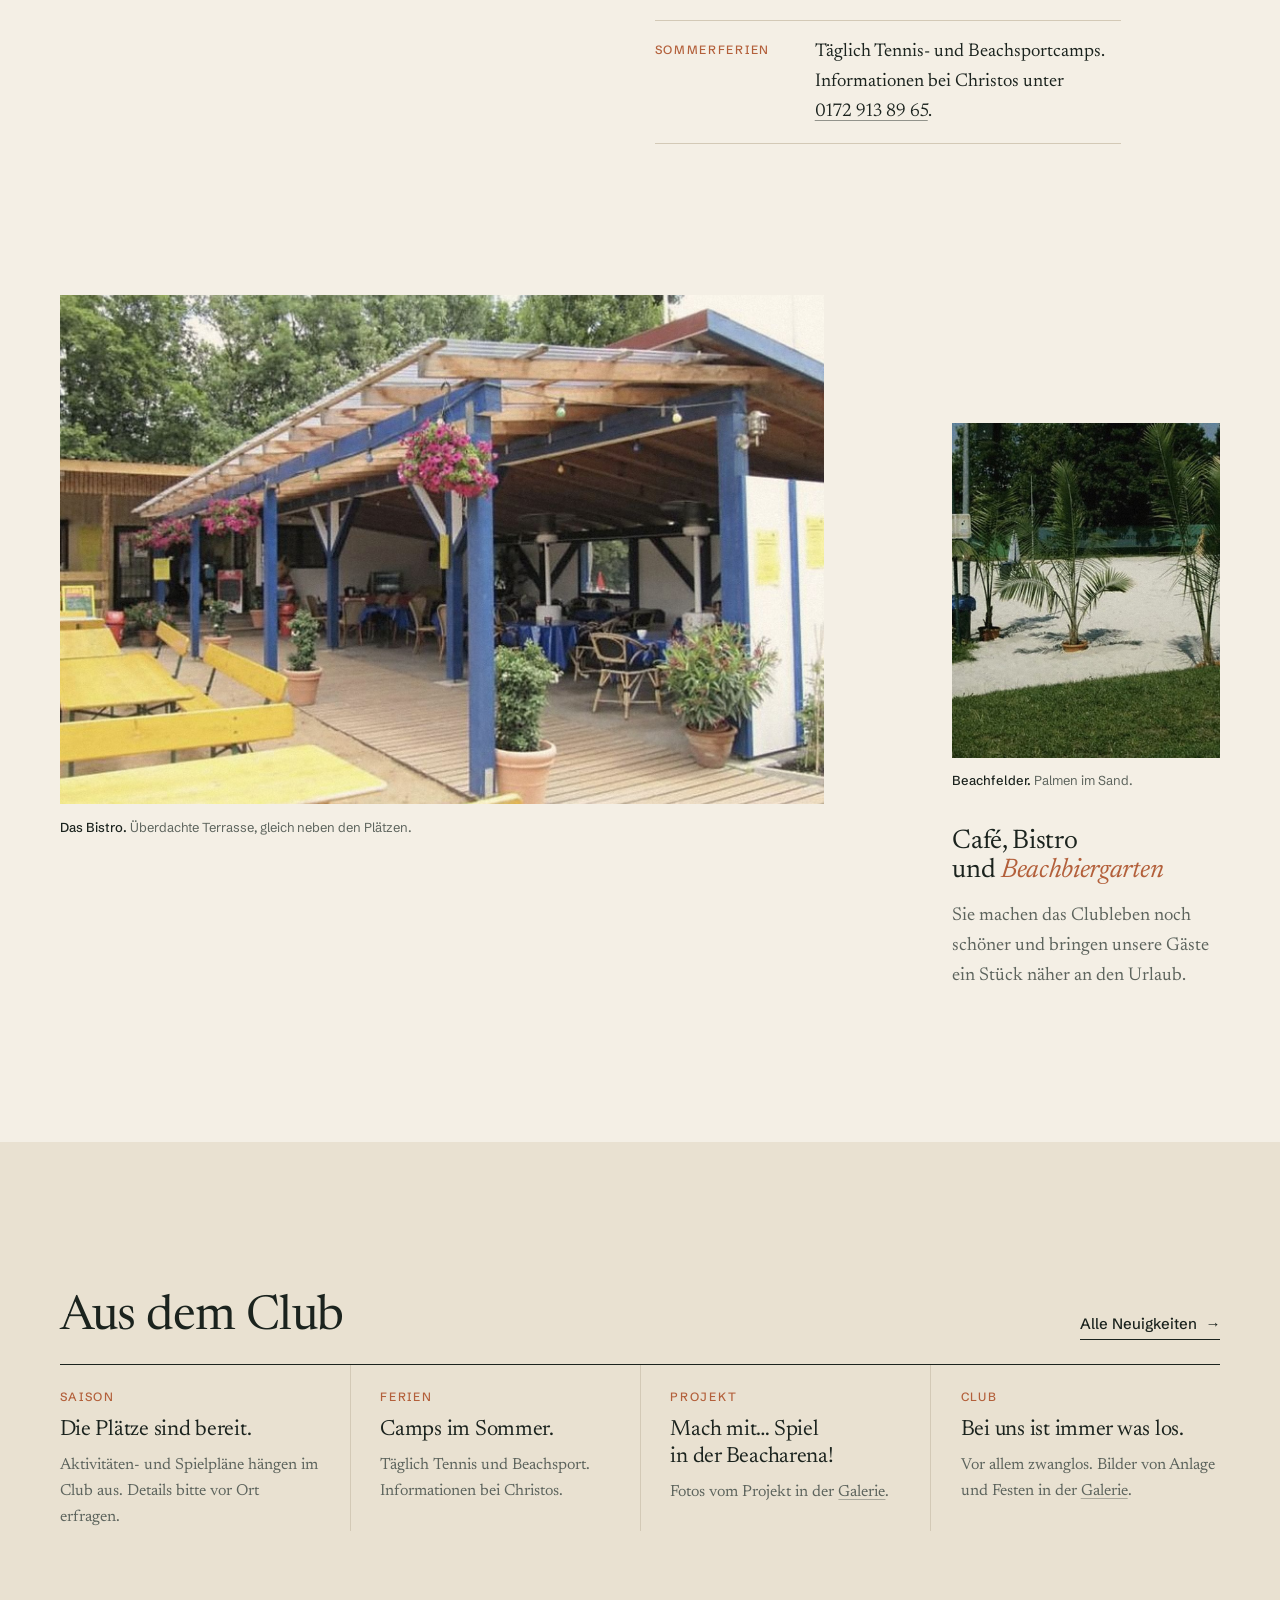
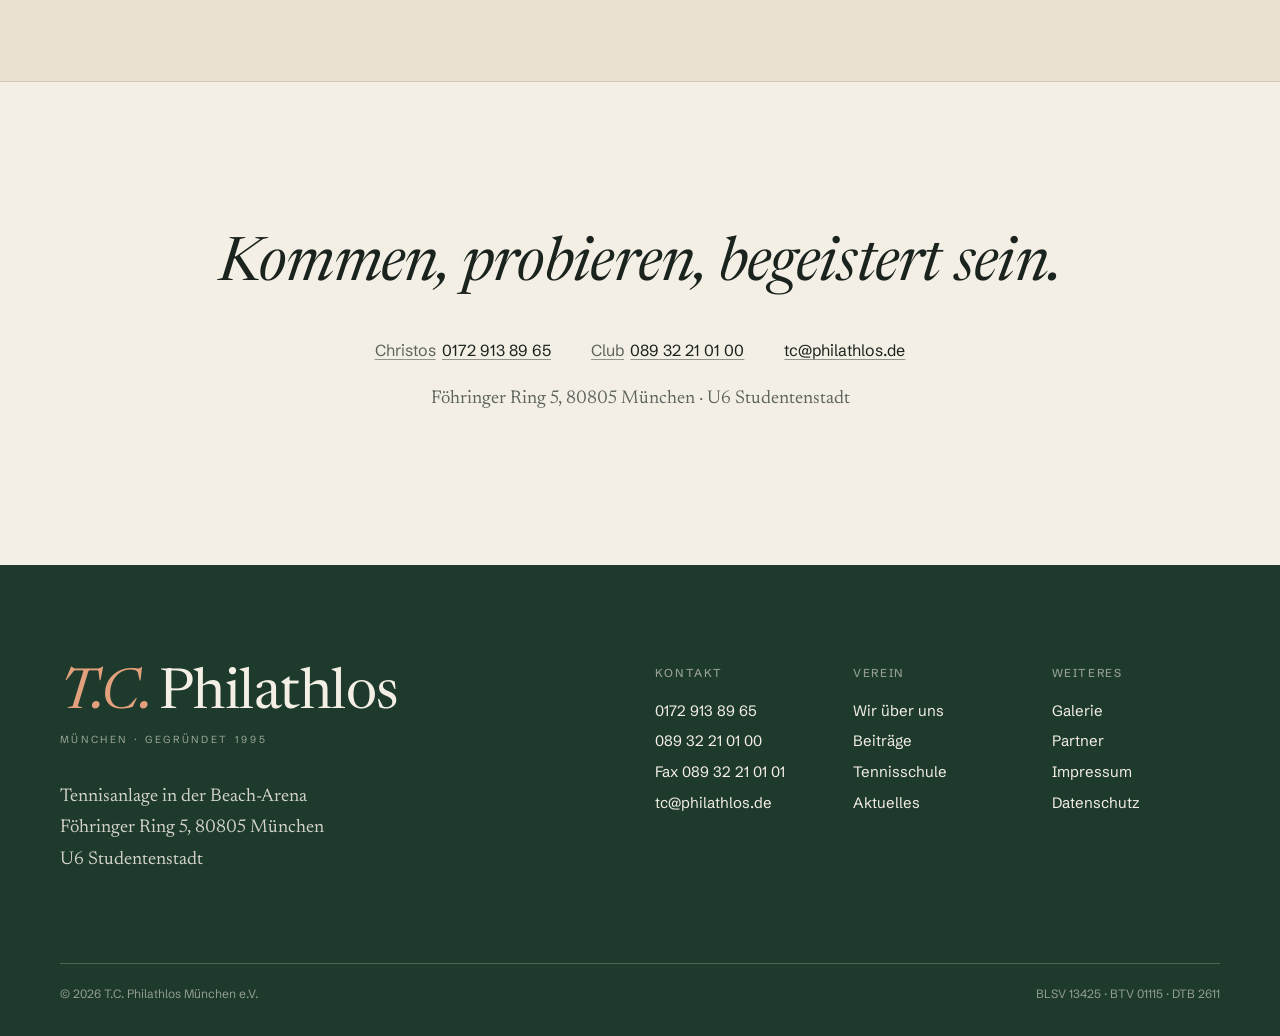
==== commit 7ce6df0d: "Add files via upload" ====
--- a/index.html
+++ b/index.html
@@ -4,157 +4,150 @@
 <meta charset="utf-8">
 <meta name="viewport" content="width=device-width, initial-scale=1">
 <title>T.C. Philathlos München e.V. · Tennisverein in der Beach-Arena</title>
-<meta name="description" content="Tennisverein in der Beach-Arena München: 5 Sandplätze, Beachsport, Tennisschule, Bistro und Beachbiergarten. Keine Aufnahmegebühr. U6 Studentenstadt.">
-<meta name="theme-color" content="#b0502a">
+<meta name="description" content="Tennisverein in der Beach-Arena München: fünf Sandplätze, Beachsport, Tennisschule, Bistro und Beachbiergarten. Keine Aufnahmegebühr. U6 Studentenstadt.">
+<meta name="theme-color" content="#f4efe5">
 <meta property="og:type" content="website">
 <meta property="og:locale" content="de_DE">
 <meta property="og:site_name" content="T.C. Philathlos München e.V.">
 <meta property="og:title" content="T.C. Philathlos München e.V. · Tennisverein in der Beach-Arena">
-<meta property="og:description" content="Tennisverein in der Beach-Arena München: 5 Sandplätze, Beachsport, Tennisschule, Bistro und Beachbiergarten. Keine Aufnahmegebühr. U6 Studentenstadt.">
+<meta property="og:description" content="Tennisverein in der Beach-Arena München: fünf Sandplätze, Beachsport, Tennisschule, Bistro und Beachbiergarten. Keine Aufnahmegebühr. U6 Studentenstadt.">
 <meta property="og:image" content="img/hero-sandplatz.jpg">
 <link rel="icon" href="favicon.svg" type="image/svg+xml">
-<link rel="preload" href="assets/fonts/archivo.woff2" as="font" type="font/woff2" crossorigin>
+<link rel="preload" href="assets/fonts/newsreader.woff2" as="font" type="font/woff2" crossorigin>
 <link rel="stylesheet" href="assets/css/style.css">
 <script src="assets/js/main.js" defer></script>
 </head>
 <body>
 <a class="skip" href="#inhalt">Zum Inhalt springen</a>
+<div class="kopfleiste">
+  <div class="wrap">
+    <p><span>Föhringer Ring 5, 80805 München</span><span>U6 Studentenstadt</span></p>
+    <p><span>Christos <a href="tel:+491729138965" class="nw">0172 913 89 65</a></span><span>Club <a href="tel:+498932210100" class="nw">089 32 21 01 00</a></span><span><a href="mailto:tc@philathlos.de">tc@philathlos.de</a></span></p>
+  </div>
+</div>
 <header class="kopf">
   <div class="wrap kopf__innen">
-    <a class="marke" href="index.html" aria-label="T.C. Philathlos München, zur Startseite">
-      <svg class="marke__ball" viewBox="0 0 40 40" aria-hidden="true"><circle cx="20" cy="20" r="19.5" fill="#dcef45"/><path d="M5.2 8.6C11.8 13.8 11.8 26.2 5.2 31.4M34.8 8.6C28.2 13.8 28.2 26.2 34.8 31.4" fill="none" stroke="#fff" stroke-width="2.2" stroke-linecap="round"/></svg>
-      <span class="marke__text"><span class="marke__name">Philathlos</span><span class="marke__zusatz">Tennisclub München e.V.</span></span>
-    </a>
+    <a class="marke" href="index.html" aria-label="T.C. Philathlos München, zur Startseite"><span class="marke__name"><i>T.C.</i>Philathlos</span><span class="marke__zusatz">München · gegründet 1995</span></a>
     <button class="menue-knopf" type="button" aria-expanded="false" aria-controls="hauptnavigation">
       <span class="menue-knopf__striche" aria-hidden="true"></span><span class="menue-knopf__text">Menü</span>
     </button>
     <nav class="nav" id="hauptnavigation" aria-label="Hauptnavigation">
       <ul><li><a href="index.html" aria-current="page">Start</a></li><li><a href="verein.html">Verein</a></li><li><a href="tennisschule.html">Tennisschule</a></li><li><a href="aktuelles.html">Aktuelles</a></li><li><a href="galerie.html">Galerie</a></li><li><a href="partner.html">Partner</a></li><li><a href="kontakt.html">Kontakt</a></li></ul>
-      <p class="nav__kontakt">Christos <a href="tel:+491729138965" class="nw">0172 913 89 65</a><br>Club <a href="tel:+498932210100" class="nw">089 32 21 01 00</a><br><a href="mailto:tc@philathlos.de">tc@philathlos.de</a></p>
+      <p class="nav__kontakt">Christos <a href="tel:+491729138965" class="nw">0172 913 89 65</a><br>Club <a href="tel:+498932210100" class="nw">089 32 21 01 00</a><br><a href="mailto:tc@philathlos.de">tc@philathlos.de</a><br>Föhringer Ring 5 · U6 Studentenstadt</p>
     </nav>
-    <a class="kopf__tel" href="tel:+491729138965" aria-label="Christos anrufen: 0172 913 89 65"><svg viewBox="0 0 24 24" fill="none" stroke="currentColor" stroke-width="2" stroke-linecap="round" stroke-linejoin="round" aria-hidden="true"><path d="M22 16.9v3a2 2 0 0 1-2.2 2 19.8 19.8 0 0 1-8.6-3.1 19.5 19.5 0 0 1-6-6A19.8 19.8 0 0 1 2.1 4.2 2 2 0 0 1 4.1 2h3a2 2 0 0 1 2 1.7c.1.9.4 1.8.7 2.7a2 2 0 0 1-.5 2.1L8 9.8a16 16 0 0 0 6 6l1.3-1.3a2 2 0 0 1 2.1-.4c.9.3 1.8.6 2.7.7a2 2 0 0 1 1.7 2z"/></svg><span>0172 913 89 65</span></a>
   </div>
 </header>
 <main id="inhalt">
 
-<section class="hero" aria-labelledby="titel">
+<section class="auftakt" aria-labelledby="titel">
   <div class="wrap">
-    <div class="raster hero__kopf">
-      <div class="hero__titel">
-        <p class="label">T.C. Philathlos München e.V.</p>
-        <h1 id="titel">Tennisverein in der <span class="nw">Beach-Arena.</span></h1>
-      </div>
-      <div class="hero__text">
-        <p>Sandplätze, Beachfelder und ein Biergarten an der U6 Studentenstadt. Für Kinder, Familien und alle, die gern draußen spielen.</p>
-        <div class="knoepfe">
-          <a class="knopf knopf--ball" href="tel:+491729138965"><svg viewBox="0 0 24 24" fill="none" stroke="currentColor" stroke-width="2" stroke-linecap="round" stroke-linejoin="round" aria-hidden="true"><path d="M22 16.9v3a2 2 0 0 1-2.2 2 19.8 19.8 0 0 1-8.6-3.1 19.5 19.5 0 0 1-6-6A19.8 19.8 0 0 1 2.1 4.2 2 2 0 0 1 4.1 2h3a2 2 0 0 1 2 1.7c.1.9.4 1.8.7 2.7a2 2 0 0 1-.5 2.1L8 9.8a16 16 0 0 0 6 6l1.3-1.3a2 2 0 0 1 2.1-.4c.9.3 1.8.6 2.7.7a2 2 0 0 1 1.7 2z"/></svg> 0172 913 89 65</a>
-          <a class="knopf knopf--linie" href="verein.html#beitraege">Mitglied werden</a>
-        </div>
-      </div>
-    </div>
-
-    <div class="platz" role="group" aria-label="Der Verein in vier Zahlen">
-      <svg class="platz__svg platz__svg--quer" viewBox="0 0 2377 1097" preserveAspectRatio="none" aria-hidden="true"><rect x="0" y="0" width="2377" height="1097"/><line x1="0" y1="137" x2="2377" y2="137"/><line x1="0" y1="960" x2="2377" y2="960"/><line x1="548.5" y1="137" x2="548.5" y2="960"/><line x1="1828.5" y1="137" x2="1828.5" y2="960"/><line x1="548.5" y1="548.5" x2="1828.5" y2="548.5"/><line x1="0" y1="548.5" x2="32" y2="548.5"/><line x1="2345" y1="548.5" x2="2377" y2="548.5"/><line class="netz" x1="1188.5" y1="-91" x2="1188.5" y2="1188"/></svg><svg class="platz__svg platz__svg--hoch" viewBox="0 0 1097 2377" preserveAspectRatio="none" aria-hidden="true"><rect x="0" y="0" width="1097" height="2377"/><line x1="137" y1="0" x2="137" y2="2377"/><line x1="960" y1="0" x2="960" y2="2377"/><line x1="137" y1="548.5" x2="960" y2="548.5"/><line x1="137" y1="1828.5" x2="960" y2="1828.5"/><line x1="548.5" y1="548.5" x2="548.5" y2="1828.5"/><line x1="548.5" y1="0" x2="548.5" y2="32"/><line x1="548.5" y1="2345" x2="548.5" y2="2377"/><line class="netz" x1="-91" y1="1188.5" x2="1188" y2="1188.5"/></svg>
-      <p class="feld feld--1"><span class="zahl">1995</span><span class="label">gegründet</span></p>
-      <p class="feld feld--2"><span class="zahl">5</span><span class="label">Sandplätze</span></p>
-      <p class="feld feld--3"><span class="zahl">7</span><span class="label">Sportarten</span></p>
-      <p class="feld feld--4"><span class="zahl">0&nbsp;€</span><span class="label">Aufnahme&shy;gebühr</span></p>
-      <p class="platz__ort label">Föhringer Ring 5 · München</p>
-      <svg class="platz__ball" viewBox="0 0 40 40" aria-hidden="true"><circle cx="20" cy="20" r="19.5" fill="#dcef45"/><path d="M5.2 8.6C11.8 13.8 11.8 26.2 5.2 31.4M34.8 8.6C28.2 13.8 28.2 26.2 34.8 31.4" fill="none" stroke="#fff" stroke-width="2.2" stroke-linecap="round"/></svg>
+    <h1 id="titel">Ein Tennisverein in der <em>Beach-Arena</em>.</h1>
+    <p class="auftakt__text lead">Sandplätze, Beachfelder und ein Biergarten an der U6 Studentenstadt. Für Kinder, Familien und alle, die gern draußen spielen.</p>
+    <p class="auftakt__links"><a href="tel:+491729138965">Christos anrufen: <span class="nw">0172 913 89 65</span></a><a href="verein.html#beitraege">Mitglied werden</a></p>
+  </div>
+  <div class="wrap titelbild">
+    <div class="bild"><img src="img/hero-sandplatz.jpg" alt="Spielbetrieb auf den Sandplätzen des T.C. Philathlos" fetchpriority="high"></div>
+    <div class="bildzeile">
+      <figcaption><b>Die Anlage.</b> Fünf Sandplätze, umgeben von Bäumen, direkt an der Beach-Arena.</figcaption>
+      <dl class="fakten">
+        <div><dt>Gegründet</dt><dd>1995</dd></div>
+        <div><dt>Sandplätze</dt><dd>5</dd></div>
+        <div><dt>Sportarten</dt><dd>7</dd></div>
+        <div><dt>Aufnahmegebühr</dt><dd><em>keine</em></dd></div>
+      </dl>
     </div>
   </div>
 </section>
 
-<section class="sektion einstieg" aria-labelledby="einstieg-titel">
+<section class="abschnitt verein-intro" aria-labelledby="intro-titel">
   <div class="wrap raster">
-    <h2 id="einstieg-titel">Tennis trainiert den ganzen Körper. <span>Und im Verein macht es einfach mehr Spaß.</span></h2>
-    <figure class="foto foto--53 einstieg__foto"><div class="foto__bild"><img src="img/hero-sandplatz.jpg" alt="Spielbetrieb auf den fünf Sandplätzen" loading="lazy" decoding="async"></div><figcaption><b>Die Anlage</b><span>Fünf Sandplätze an der Beach-Arena</span></figcaption></figure>
-    <div class="einstieg__text">
-      <p class="lead">Jung und Alt, Anfänger und Mannschaftsspieler, ganze Familien: Bei uns spielt, wer Lust hat.</p>
-      <p class="leise">Schnuppern kostet nichts, eine Aufnahmegebühr gibt es nicht. Rufen Sie an, wir zeigen Ihnen die Anlage.</p>
-      <a class="pfeil" href="verein.html">Über den Verein <svg viewBox="0 0 24 24" fill="none" stroke="currentColor" stroke-width="2" stroke-linecap="square" aria-hidden="true"><path d="M4 12h15M13 6l6 6-6 6"/></svg></a>
+    <h2 id="intro-titel">Tennis macht Spaß. <em>Jung und Alt.</em></h2>
+    <div class="verein-intro__text">
+      <p class="initiale">Tennis trainiert den ganzen Körper und ist damit eine der gesündesten Nebensachen der Welt. Am meisten Freude macht es im Verein, mit der ganzen Familie.</p>
+      <p>Schnuppern Sie bei uns rein: mit viel Vergnügen, mit Sport und Geselligkeit und ohne Aufnahmegebühr. Rufen Sie an, wir zeigen Ihnen die Anlage.</p>
+      <a class="weiter" href="verein.html">Über den Verein</a>
     </div>
   </div>
 </section>
 
-<section class="sektion sektion--sand" aria-labelledby="sport-titel">
-  <div class="wrap raster">
-    <div class="sport__kopf">
-      <h2 id="sport-titel">Sieben Sportarten, vier davon im Beachsand.</h2>
-      <p class="leise mass">Kein anderer Tennisverein in München bietet seinen Mitgliedern so viele Beachsportarten. Gerade die Kinder lieben es.</p>
-    </div>
-    <ol class="sport__liste">
-      <li><span class="schmal">Tennis</span><small>5 Sandplätze</small></li><li><span class="schmal">Beachtennis</span><small>Beachfeld</small></li><li><span class="schmal">Beachvolleyball</span><small>Beachfeld</small></li><li><span class="schmal">Beachbadminton</span><small>Beachfeld</small></li><li><span class="schmal">Beachsoccer</span><small>Beachfeld</small></li><li><span class="schmal">Speedminton</span><span></span></li><li><span class="schmal">Tischtennis</span><span></span></li>
-    </ol>
+<section class="abschnitt zitat" aria-label="Motto" style="padding-top:0">
+  <div class="wrap">
+    <hr class="trenner" style="margin-bottom:var(--abschnitt)">
+    <blockquote><p>Wo Spaß im Spiel ist, kommt das Interesse von allein.</p><footer>T.C. Philathlos München</footer></blockquote>
   </div>
 </section>
 
-<section class="sektion" aria-labelledby="schule-titel">
+<section class="abschnitt abschnitt--sand" aria-labelledby="sport-titel">
   <div class="wrap raster">
-    <figure class="foto foto--45 schule__foto"><div class="foto__bild"><img src="img/anlage-training.jpg" alt="Kinder beim Training auf dem Sandplatz" loading="lazy" decoding="async"></div><figcaption><b>Kindertraining</b><span>Tennisschule Christos</span></figcaption></figure>
+    <div class="sport__kopf">
+      <p class="rubrik">Sportarten</p>
+      <h2 id="sport-titel" style="margin-top:1rem">Mehr als Tennis.</h2>
+      <p class="leise">Kein anderer Tennisverein in München bietet seinen Mitgliedern so viele Beachsportarten. Gerade die jüngsten Mitglieder spielen hier nicht nur Tennis.</p>
+    </div>
+    <ul class="sport__liste">
+      <li><span>Tennis</span><small>auf fünf Sandplätzen</small></li><li><span>Beachtennis</span><small>neu</small></li><li><span>Beachvolleyball</span></li><li><span>Beachbadminton</span></li><li><span>Beachsoccer</span></li><li><span>Speedminton</span></li><li><span>Tischtennis</span></li>
+    </ul>
+  </div>
+</section>
+
+<section class="abschnitt gruen" aria-labelledby="schule-titel">
+  <div class="wrap raster">
+    <figure class="foto foto--43 schule__foto"><div class="bild"><img src="img/anlage-training.jpg" alt="Kinder beim Training auf dem Sandplatz" loading="lazy" decoding="async"></div><figcaption><b>Kindertraining.</b> Auf den Sandplätzen der Anlage.</figcaption></figure>
     <div class="schule__text">
-      <h2 id="schule-titel">Die Tennisschule ist direkt auf der Anlage.</h2>
-      <p class="lead mass">Christos Theodosiadis, Diplom-Tennistrainer und Diplom-Sportlehrer, unterrichtet vom ersten Ballkontakt bis zum Mannschaftsspiel. Im Sommer auf Sand, im Winter in der Halle.</p>
-      <ul class="gruppen" aria-label="Angebote für">
-        <li>Kindergarten</li><li>Kinder &amp; Jugend</li><li>Erwachsene</li><li>Senioren</li><li>Familien</li><li>Firmen</li>
-      </ul>
-      <a class="pfeil" href="tennisschule.html">Kursprogramm ansehen <svg viewBox="0 0 24 24" fill="none" stroke="currentColor" stroke-width="2" stroke-linecap="square" aria-hidden="true"><path d="M4 12h15M13 6l6 6-6 6"/></svg></a>
+      <p class="rubrik">Tennisschule</p>
+      <h2 id="schule-titel">Training direkt auf <em>unserer Anlage</em>.</h2>
+      <p>Christos Theodosiadis, Diplom-Tennistrainer und Diplom-Sportlehrer, unterrichtet vom Kindergartentennis bis zum Seniorenkurs. Die Kurse laufen ganzjährig, im Winter in der Halle.</p>
+      <ul class="schule__gruppen"><li>Kinder und Jugendliche</li><li>Erwachsene und Senioren</li><li>Familien und Firmen</li></ul>
+      <a class="weiter" href="tennisschule.html">Zum Kursprogramm</a>
     </div>
   </div>
 </section>
 
-<section class="sektion sektion--tinte dunkel" aria-labelledby="kinder-titel">
+<section class="abschnitt" aria-labelledby="kinder-titel">
   <div class="wrap raster">
+    <figure class="foto foto--breit kinder__bild"><div class="bild"><img src="img/machmit-tennis.jpg" alt="Kinder beim Tennis im Projekt „Mach mit… Spiel in der Beacharena!“" loading="lazy" decoding="async"></div><figcaption><b>Mach mit… Spiel in der Beacharena!.</b> Erste Schläge am Netz.</figcaption></figure>
+    <div class="kinder__titel">
+      <p class="rubrik">Kinder und Jugend</p>
+      <h2 id="kinder-titel">Für die Jüngsten zuerst.</h2>
+    </div>
     <div class="kinder__text">
-      <h2 id="kinder-titel">Kinder und Jugendliche zuerst.</h2>
-      <p class="lead">Mehr als die Hälfte unserer Mitglieder ist jünger als 18. Sie für Bewegung und Vereinssport zu begeistern, ist das wichtigste Ziel des Vereins.</p>
-      <div class="kinder__fakten">
-        <div><span class="label">Projekt</span><p>„Mach mit… Spiel in der Beacharena!“: Mit dem Sportamt München konnten Kinder und Eltern kostenlos Tennis lernen.</p></div>
-        <div><span class="label">Sommerferien</span><p>Täglich Tennis- und Beachsportcamps. Informationen bei Christos.</p></div>
-      </div>
+      <p class="lead">Unser Ziel ist es, Kinder, Jugendliche und ihre Eltern für Bewegung und Sport zu begeistern und ihr Interesse am Vereinssport zu wecken. Talentierte Kinder fördern wir gezielt.</p>
+      <ul class="kinder__notizen">
+        <li><span class="rubrik">Projekt</span><p>„Mach mit… Spiel in der Beacharena!“: In Kooperation mit dem Sportamt München konnten Kinder und ihre Eltern kostenlos Tennis lernen.</p></li>
+        <li><span class="rubrik">Sommerferien</span><p>Täglich Tennis- und Beachsportcamps. Informationen bei Christos unter <a href="tel:+491729138965" class="nw">0172 913 89 65</a>.</p></li>
+      </ul>
     </div>
-    <figure class="foto foto--43 kinder__foto"><div class="foto__bild"><img src="img/machmit-tennis.jpg" alt="Kinder beim Tennis im Projekt „Mach mit… Spiel in der Beacharena!“" loading="lazy" decoding="async"></div><figcaption><b>Mach mit</b><span>Erste Schläge am Netz</span></figcaption></figure>
   </div>
 </section>
 
-<section class="sektion" aria-labelledby="bistro-titel">
+<section class="abschnitt" aria-labelledby="bistro-titel" style="padding-top:0">
   <div class="wrap raster">
-    <div class="bistro__titel"><h2 id="bistro-titel">Nach dem Spiel: Café, Bistro und Beach&shy;biergarten.</h2></div>
-    <div class="bistro__klein">
-      <figure class="foto foto--34 "><div class="foto__bild"><img src="img/beach-palmen.jpg" alt="Palmen am Rand der Beachfelder" loading="lazy" decoding="async"></div><figcaption><b>Beachfelder</b><span>Palmen im Sand</span></figcaption></figure>
-      <p class="bistro__text leise">Unser Café, Bistro und Beachbiergarten machen das Clubleben noch schöner und bringen die Gäste ein Stück näher an den Urlaub.</p>
+    <figure class="foto foto--32 bistro__gross"><div class="bild"><img src="img/bistro-terrasse.jpg" alt="Die überdachte Terrasse des Bistros" loading="lazy" decoding="async"></div><figcaption><b>Das Bistro.</b> Überdachte Terrasse, gleich neben den Plätzen.</figcaption></figure>
+    <div class="bistro__seite">
+      <figure class="foto foto--45 "><div class="bild"><img src="img/beach-palmen.jpg" alt="Palmen am Rand der Beachfelder" loading="lazy" decoding="async"></div><figcaption><b>Beachfelder.</b> Palmen im Sand.</figcaption></figure>
+      <h2 id="bistro-titel">Café, Bistro und <em>Beachbiergarten</em></h2>
+      <p class="leise">Sie machen das Clubleben noch schöner und bringen unsere Gäste ein Stück näher an den Urlaub.</p>
     </div>
-    <figure class="foto foto--43 bistro__gross"><div class="foto__bild"><img src="img/bistro-terrasse.jpg" alt="Die überdachte Terrasse des Bistros" loading="lazy" decoding="async"></div><figcaption><b>Bistro</b><span>Terrasse mit Blick auf die Plätze</span></figcaption></figure>
   </div>
 </section>
 
-<section class="sektion sektion--sand" aria-labelledby="aushang-titel">
-  <div class="wrap raster">
-    <div class="aushang__kopf">
-      <h2 id="aushang-titel">Am Aushang.</h2>
-      <p class="leise" style="margin-top:1.25rem">Bei uns ist immer was los, vor allem zwanglos.</p>
-      <a class="pfeil" href="aktuelles.html">Alles Aktuelle <svg viewBox="0 0 24 24" fill="none" stroke="currentColor" stroke-width="2" stroke-linecap="square" aria-hidden="true"><path d="M4 12h15M13 6l6 6-6 6"/></svg></a>
-    </div>
-    <ul class="aushang">
-      <li><span class="label">Saison</span><h3>Die Plätze sind bereit</h3><p>Aktivitäten- und Spielpläne hängen im Club aus.</p></li>
-      <li><span class="label">Ferien</span><h3>Camps im Sommer</h3><p>Täglich Tennis und Beachsport. Anmeldung bei Christos unter <a href="tel:+491729138965" class="nw">0172 913 89 65</a>.</p></li>
-      <li><span class="label">Projekt</span><h3>Mach mit… Spiel in der Beacharena!</h3><p>Fotos vom Projekt in der <a href="galerie.html#machmit">Galerie</a>.</p></li>
-      <li><span class="label">Club</span><h3>Feiern bei uns</h3><p>Bilder von Anlage und Sommerfesten in der <a href="galerie.html">Galerie</a>.</p></li>
+<section class="abschnitt abschnitt--sand" aria-labelledby="club-titel">
+  <div class="wrap">
+    <div class="club__kopf"><h2 id="club-titel">Aus dem Club</h2><a class="weiter" href="aktuelles.html">Alle Neuigkeiten</a></div>
+    <ul class="spalten">
+      <li><span class="rubrik">Saison</span><h3>Die Plätze sind bereit.</h3><p>Aktivitäten- und Spielpläne hängen im Club aus. Details bitte vor Ort erfragen.</p></li>
+      <li><span class="rubrik">Ferien</span><h3>Camps im Sommer.</h3><p>Täglich Tennis und Beachsport. Informationen bei Christos.</p></li>
+      <li><span class="rubrik">Projekt</span><h3>Mach mit… Spiel in der Beacharena!</h3><p>Fotos vom Projekt in der <a href="galerie.html#machmit">Galerie</a>.</p></li>
+      <li><span class="rubrik">Club</span><h3>Bei uns ist immer was los.</h3><p>Vor allem zwanglos. Bilder von Anlage und Festen in der <a href="galerie.html">Galerie</a>.</p></li>
     </ul>
   </div>
 </section>
 
-<section class="schluss" aria-labelledby="schluss-titel">
-  <div class="wrap raster">
-    <h2 id="schluss-titel">Kommen. Probieren. Begeistert sein.</h2>
-    <div class="schluss__kontakt">
-      <dl>
-        <div><dt>Christos, mobil</dt><dd><a href="tel:+491729138965" class="nw">0172 913 89 65</a></dd></div>
-        <div><dt>Club</dt><dd><a href="tel:+498932210100" class="nw">089 32 21 01 00</a></dd></div>
-        <div><dt>E-Mail</dt><dd><a href="mailto:tc@philathlos.de">tc@philathlos.de</a></dd></div>
-        <div><dt>Anlage</dt><dd>Föhringer Ring 5, 80805 München<br>U6 Studentenstadt</dd></div>
-      </dl>
-    </div>
+<section class="abschnitt schluss" aria-labelledby="schluss-titel">
+  <div class="wrap">
+    <h2 id="schluss-titel">Kommen, probieren, begeistert sein.</h2>
+    <p class="schluss__kontakt"><a href="tel:+491729138965"><span>Christos</span>0172 913 89 65</a><a href="tel:+498932210100"><span>Club</span>089 32 21 01 00</a><a href="mailto:tc@philathlos.de">tc@philathlos.de</a></p>
+    <address>Föhringer Ring 5, 80805 München · U6 Studentenstadt</address>
   </div>
 </section>
 
@@ -163,7 +156,7 @@
   <div class="wrap">
     <div class="raster fuss__oben">
       <div class="fuss__marke">
-        <a class="marke" href="index.html" aria-label="Zur Startseite"><svg class="marke__ball" viewBox="0 0 40 40" aria-hidden="true"><circle cx="20" cy="20" r="19.5" fill="#dcef45"/><path d="M5.2 8.6C11.8 13.8 11.8 26.2 5.2 31.4M34.8 8.6C28.2 13.8 28.2 26.2 34.8 31.4" fill="none" stroke="#fff" stroke-width="2.2" stroke-linecap="round"/></svg><span class="marke__text"><span class="marke__name">Philathlos</span><span class="marke__zusatz">T.C. Philathlos München e.V. · seit 1995</span></span></a>
+        <a class="marke" href="index.html" aria-label="Zur Startseite"><span class="marke__name"><i>T.C.</i>Philathlos</span><span class="marke__zusatz">München · gegründet 1995</span></a>
         <address>Tennisanlage in der Beach-Arena<br>Föhringer Ring 5, 80805 München<br>U6 Studentenstadt</address>
       </div>
       <div class="fuss__spalte fuss__spalte--erste">
--- a/assets/css/style.css
+++ b/assets/css/style.css
@@ -0,0 +1,538 @@
+/* =====================================================================
+   T.C. Philathlos München e.V.
+   Konzept „Clubhaus“ – das Vereinsheft als Website
+   Cremeweiß · Dunkelgrün · Sandplatz-Terrakotta als Akzent
+   Newsreader (Serife, optische Größen) + Schibsted Grotesk (Auszeichnung)
+   ===================================================================== */
+
+@font-face { font-family: "Newsreader"; src: url("../fonts/newsreader.woff2") format("woff2"); font-weight: 200 800; font-style: normal; font-display: swap; }
+@font-face { font-family: "Newsreader"; src: url("../fonts/newsreader-italic.woff2") format("woff2"); font-weight: 200 800; font-style: italic; font-display: swap; }
+@font-face { font-family: "Schibsted Grotesk"; src: url("../fonts/schibsted-grotesk.woff2") format("woff2"); font-weight: 400 900; font-style: normal; font-display: swap; }
+
+:root {
+  --creme: #f4efe5;
+  --creme-hell: #faf7f1;
+  --sand: #e9e1d1;
+  --gruen: #1e3a2d;
+  --gruen-tief: #16291f;
+  --terrakotta: #b3603b;
+  --tinte: #1b231e;
+  --grau: #5d645d;
+  --linie: #d3c9b6;
+  --linie-gruen: rgba(244, 239, 229, .22);
+
+  --serif: "Newsreader", "Iowan Old Style", Georgia, serif;
+  --sans: "Schibsted Grotesk", "Helvetica Neue", Arial, sans-serif;
+
+  --t-klein: .8125rem;
+  --t-text: clamp(1.0625rem, 1rem + .2vw, 1.1875rem);
+  --t-lead: clamp(1.25rem, 1.1rem + .55vw, 1.5rem);
+  --t-h3: clamp(1.375rem, 1.2rem + .6vw, 1.75rem);
+  --t-h2: clamp(2rem, 1.5rem + 1.9vw, 3.25rem);
+  --t-h1: clamp(2.6rem, 1.7rem + 3.1vw, 4.75rem);
+
+  --rand: clamp(1.25rem, .2rem + 4.4vw, 5rem);
+  --spalt: clamp(1rem, .4rem + 1.8vw, 2.25rem);
+  --max: 90rem;
+  --abschnitt: clamp(5rem, 3rem + 8vw, 11rem);
+}
+
+/* ---------- Grundlagen ---------- */
+*, *::before, *::after { box-sizing: border-box; }
+html { -webkit-text-size-adjust: 100%; scroll-padding-top: 2rem; }
+body {
+  margin: 0; background: var(--creme); color: var(--tinte);
+  font-family: var(--serif); font-size: var(--t-text); line-height: 1.62;
+  font-optical-sizing: auto; font-variant-numeric: oldstyle-nums proportional-nums;
+  -webkit-font-smoothing: antialiased; -moz-osx-font-smoothing: grayscale;
+  text-rendering: optimizeLegibility;
+}
+img { display: block; max-width: 100%; height: auto; }
+a { color: inherit; text-decoration-line: underline; text-decoration-thickness: 1px; text-underline-offset: .2em; text-decoration-color: color-mix(in srgb, currentColor 45%, transparent); transition: text-decoration-color .2s ease, color .2s ease; }
+a:hover { text-decoration-color: currentColor; }
+p, ul, ol, dl, figure, address, h1, h2, h3, h4, blockquote { margin: 0; }
+ul, ol { padding: 0; list-style: none; }
+address { font-style: normal; }
+em, i { font-style: italic; }
+p + p { margin-top: .9em; }
+h1, h2, h3 { font-family: var(--serif); font-weight: 400; letter-spacing: -.012em; line-height: 1.08; text-wrap: balance; }
+h1 { font-size: var(--t-h1); line-height: 1.03; }
+h2 { font-size: var(--t-h2); }
+h3 { font-size: var(--t-h3); line-height: 1.2; }
+h1 em, h2 em { color: var(--terrakotta); }
+.gruen h1 em, .gruen h2 em { color: #e3a07c; }
+::selection { background: var(--gruen); color: var(--creme); }
+:focus-visible { outline: 2px solid var(--terrakotta); outline-offset: 3px; }
+
+.sr-only { position: absolute; width: 1px; height: 1px; padding: 0; margin: -1px; overflow: hidden; clip: rect(0 0 0 0); white-space: nowrap; border: 0; }
+.skip { position: absolute; left: 1rem; top: -5rem; z-index: 100; background: var(--gruen); color: var(--creme); padding: .8rem 1rem; font-family: var(--sans); font-size: var(--t-klein); }
+.skip:focus { top: 1rem; }
+.nw { white-space: nowrap; }
+
+.wrap { width: 100%; max-width: var(--max); margin-inline: auto; padding-inline: var(--rand); }
+.raster { display: grid; grid-template-columns: repeat(12, minmax(0, 1fr)); column-gap: var(--spalt); }
+
+/* Auszeichnungsschrift (Grotesk) */
+.marke-text, .rubrik, .nav, .kopfleiste, figcaption, .fakten dt, .meta, .knopf, .filter-zahl {
+  font-family: var(--sans); font-variant-numeric: lining-nums proportional-nums;
+}
+.rubrik { display: block; font-size: .75rem; font-weight: 500; letter-spacing: .14em; text-transform: uppercase; color: var(--terrakotta); line-height: 1.4; }
+.gruen .rubrik { color: #e3a07c; }
+.lead { font-size: var(--t-lead); line-height: 1.5; }
+.leise { color: var(--grau); }
+.gruen .leise { color: rgba(244, 239, 229, .72); }
+
+/* Textlinks mit Pfeil */
+.weiter { display: inline-flex; align-items: baseline; gap: .5rem; font-family: var(--sans); font-size: .9375rem; font-weight: 500; text-decoration: none; border-bottom: 1px solid currentColor; padding-bottom: .15rem; }
+.weiter::after { content: "→"; transition: transform .2s ease; }
+.weiter:hover::after { transform: translateX(.2rem); }
+
+.knopf {
+  display: inline-flex; align-items: center; gap: .6rem; padding: .85rem 1.4rem;
+  font-size: .8125rem; font-weight: 500; letter-spacing: .1em; text-transform: uppercase;
+  text-decoration: none; border: 1px solid currentColor; color: var(--gruen);
+  transition: background-color .2s ease, color .2s ease;
+}
+.knopf:hover { background: var(--gruen); color: var(--creme); border-color: var(--gruen); }
+.gruen .knopf { color: var(--creme); }
+.gruen .knopf:hover { background: var(--creme); color: var(--gruen); border-color: var(--creme); }
+
+/* =====================================================================
+   Kopf: Leiste + Titelkopf wie bei einer Zeitung
+   ===================================================================== */
+.kopfleiste { border-bottom: 1px solid var(--linie); font-size: .78rem; color: var(--grau); }
+.kopfleiste .wrap { display: flex; justify-content: space-between; gap: 1rem; padding-block: .6rem; }
+.kopfleiste a { text-decoration: none; color: var(--tinte); }
+.kopfleiste a:hover { text-decoration: underline; }
+.kopfleiste span + span::before { content: "·"; margin: 0 .6rem; color: var(--linie); }
+
+.kopf { background: var(--creme); }
+.kopf__innen { display: grid; grid-template-columns: 1fr auto 1fr; align-items: center; padding-block: 1.6rem 0; }
+.marke { grid-column: 2; display: grid; justify-items: center; text-decoration: none; text-align: center; }
+.marke__name { font-family: var(--serif); font-size: clamp(1.9rem, 1.5rem + 1.2vw, 2.6rem); font-weight: 400; line-height: 1; letter-spacing: -.01em; }
+.marke__name i { font-style: italic; color: var(--terrakotta); margin-right: .12em; }
+.marke__zusatz { font-family: var(--sans); font-size: .64rem; letter-spacing: .26em; text-transform: uppercase; color: var(--grau); margin-top: .55rem; }
+
+.nav { grid-column: 1 / -1; margin-top: 1.4rem; border-top: 1px solid var(--linie); border-bottom: 1px solid var(--tinte); }
+.nav ul { display: flex; justify-content: center; gap: clamp(1.25rem, 3vw, 3rem); }
+.nav a { display: block; padding: .95rem 0 .85rem; font-size: .8125rem; font-weight: 500; letter-spacing: .12em; text-transform: uppercase; text-decoration: none; color: var(--tinte); position: relative; }
+.nav a::after { content: ""; position: absolute; left: 0; right: 0; bottom: -1px; height: 3px; background: transparent; transition: background-color .2s ease; }
+.nav a:hover::after { background: var(--linie); }
+.nav a[aria-current="page"]::after { background: var(--terrakotta); }
+.nav__kontakt { display: none; }
+
+.menue-knopf { display: none; grid-column: 3; justify-self: end; align-items: center; gap: .6rem; background: none; border: 0; padding: .5rem 0; font-family: var(--sans); font-size: .78rem; font-weight: 500; letter-spacing: .12em; text-transform: uppercase; color: var(--tinte); cursor: pointer; }
+.menue-knopf__striche { position: relative; width: 1.35rem; height: 1px; background: currentColor; }
+.menue-knopf__striche::before, .menue-knopf__striche::after { content: ""; position: absolute; left: 0; width: 100%; height: 1px; background: currentColor; transition: transform .2s ease; }
+.menue-knopf__striche::before { top: -5px; } .menue-knopf__striche::after { top: 5px; }
+.menue-offen .menue-knopf__striche { background: transparent; }
+.menue-offen .menue-knopf__striche::before { transform: translateY(5px) rotate(45deg); }
+.menue-offen .menue-knopf__striche::after { transform: translateY(-5px) rotate(-45deg); }
+
+@media (max-width: 56rem) {
+  .kopfleiste { display: none; }
+  .kopf { position: sticky; top: 0; z-index: 50; border-bottom: 1px solid var(--linie); }
+  .kopf__innen { grid-template-columns: 1fr auto; padding-block: .9rem; }
+  .marke { grid-column: 1; justify-items: start; text-align: left; }
+  .marke__name { font-size: 1.6rem; }
+  .marke__zusatz { font-size: .58rem; letter-spacing: .2em; margin-top: .35rem; }
+  .menue-knopf { display: inline-flex; grid-column: 2; }
+  .nav {
+    position: fixed; inset: 4.6rem 0 0 0; z-index: 49; margin: 0; border: 0;
+    background: var(--gruen); color: var(--creme); overflow-y: auto; padding: 2rem var(--rand) 3rem;
+    visibility: hidden; opacity: 0; transition: opacity .2s ease, visibility 0s linear .2s;
+  }
+  .menue-offen .nav { visibility: visible; opacity: 1; transition: opacity .2s ease; }
+  .nav ul { display: block; border-top: 1px solid var(--linie-gruen); }
+  .nav li { border-bottom: 1px solid var(--linie-gruen); }
+  .nav a { font-family: var(--serif); font-size: 2rem; letter-spacing: -.01em; text-transform: none; font-weight: 400; color: var(--creme); padding: .7rem 0; }
+  .nav a::after { display: none; }
+  .nav a[aria-current="page"] { font-style: italic; color: #e3a07c; }
+  .nav__kontakt { display: block; margin-top: 2rem; font-family: var(--sans); font-size: .95rem; line-height: 1.9; color: rgba(244, 239, 229, .8); }
+  .nav__kontakt a { color: var(--creme); }
+  body.menue-offen { overflow: hidden; }
+}
+
+/* =====================================================================
+   Startseite
+   ===================================================================== */
+.auftakt { padding-top: clamp(3rem, 1.5rem + 4vw, 5.5rem); text-align: center; }
+.auftakt .rubrik { margin-bottom: 1.75rem; }
+.auftakt h1 { max-width: 18ch; margin-inline: auto; }
+.auftakt__text { max-width: 41rem; margin: 1.75rem auto 0; color: var(--grau); }
+.auftakt__links { margin-top: 2rem; display: flex; justify-content: center; flex-wrap: wrap; gap: .75rem 2.25rem; font-family: var(--sans); font-size: .9375rem; }
+
+.titelbild { margin-top: clamp(2.5rem, 1.5rem + 3vw, 4rem); }
+.titelbild .bild { aspect-ratio: 21 / 10; }
+.bildzeile { display: grid; grid-template-columns: minmax(0, 4fr) minmax(0, 8fr); gap: 1.5rem var(--spalt); margin-top: 1rem; align-items: start; }
+
+/* Fakten wie das Impressum eines Hefts */
+.fakten { display: grid; grid-template-columns: repeat(4, minmax(0, 1fr)); border-top: 1px solid var(--tinte); }
+.fakten > div { padding: .9rem 0 0 1.1rem; border-left: 1px solid var(--linie); }
+.fakten > div:first-child { border-left: 0; padding-left: 0; }
+.fakten dt { font-size: .72rem; letter-spacing: .12em; text-transform: uppercase; color: var(--grau); }
+.fakten dd { margin: .3rem 0 0; font-size: clamp(1.6rem, 1.2rem + 1.2vw, 2.4rem); line-height: 1.1; font-variant-numeric: lining-nums; }
+.fakten dd em { color: var(--terrakotta); }
+
+/* ---------- Bilder ---------- */
+.bild { position: relative; overflow: hidden; background: var(--sand); }
+.bild img { width: 100%; height: 100%; object-fit: cover; }
+figcaption { font-size: .8125rem; line-height: 1.5; color: var(--grau); }
+figcaption b { font-weight: 500; color: var(--tinte); }
+.gruen figcaption { color: rgba(244, 239, 229, .7); }
+.gruen figcaption b { color: var(--creme); }
+.foto figcaption { margin-top: .85rem; }
+.foto--43 .bild { aspect-ratio: 4 / 3; }
+.foto--32 .bild { aspect-ratio: 3 / 2; }
+.foto--45 .bild { aspect-ratio: 4 / 5; }
+.foto--breit .bild { aspect-ratio: 2 / 1; }
+img.fehlt { visibility: hidden; }
+
+/* ---------- Abschnitte ---------- */
+.abschnitt { padding-block: var(--abschnitt); }
+.abschnitt--sand { background: var(--sand); }
+.gruen { background: var(--gruen); color: var(--creme); }
+.trenner { border: 0; border-top: 1px solid var(--linie); margin: 0; }
+
+/* Einleitung mit Initiale */
+.verein-intro h2 { grid-column: 2 / span 4; }
+.verein-intro__text { grid-column: 7 / span 5; }
+.initiale::first-letter { float: left; font-size: 4.4em; line-height: .82; padding: .06em .09em 0 0; color: var(--gruen); font-weight: 400; }
+.verein-intro .weiter { margin-top: 2rem; }
+
+/* Zitat */
+.zitat { text-align: center; }
+.zitat blockquote p { font-size: clamp(2rem, 1.3rem + 2.8vw, 4rem); font-style: italic; line-height: 1.12; letter-spacing: -.015em; max-width: 22ch; margin-inline: auto; text-wrap: balance; }
+.zitat blockquote p::before { content: "„"; } .zitat blockquote p::after { content: "“"; }
+.zitat footer { margin-top: 1.75rem; font-family: var(--sans); font-size: .75rem; letter-spacing: .14em; text-transform: uppercase; color: var(--grau); }
+
+/* Bistro: asymmetrisches Bildpaar */
+.bistro__gross { grid-column: 1 / span 8; }
+.bistro__seite { grid-column: 10 / span 3; padding-top: clamp(3rem, 10vw, 11rem); }
+.bistro__seite h2 { font-size: var(--t-h3); margin: 2.25rem 0 1rem; }
+
+/* Sportarten */
+.sport__kopf { grid-column: 1 / span 4; }
+.sport__kopf p { margin-top: 1.5rem; }
+.sport__liste { grid-column: 6 / span 7; columns: 2; column-gap: var(--spalt); border-top: 1px solid var(--tinte); }
+.sport__liste li { break-inside: avoid; display: flex; justify-content: space-between; align-items: baseline; gap: 1rem; padding: 1rem 0 .9rem; border-bottom: 1px solid var(--linie); font-size: var(--t-h3); line-height: 1.2; }
+.sport__liste small { font-family: var(--sans); font-size: .75rem; color: var(--grau); text-align: right; }
+
+/* Tennisschule (grün) */
+.schule__foto { grid-column: 1 / span 7; }
+.schule__text { grid-column: 9 / span 4; align-self: end; }
+.schule__text h2 { margin: 1.25rem 0 1.5rem; }
+.schule__gruppen { margin: 2rem 0 2.25rem; border-top: 1px solid var(--linie-gruen); font-family: var(--sans); font-size: .875rem; }
+.schule__gruppen li { padding: .6rem 0; border-bottom: 1px solid var(--linie-gruen); }
+
+/* Kinder */
+.kinder__bild { grid-column: 1 / -1; }
+.kinder__bild .bild { aspect-ratio: 2.4 / 1; }
+.kinder__titel { grid-column: 1 / span 5; margin-top: clamp(2.5rem, 5vw, 4.5rem); }
+.kinder__titel h2 { margin-top: 1rem; }
+.kinder__text { grid-column: 7 / span 5; margin-top: clamp(2.5rem, 5vw, 4.5rem); }
+.kinder__notizen { margin-top: 2rem; border-top: 1px solid var(--linie); }
+.kinder__notizen li { padding: 1rem 0; border-bottom: 1px solid var(--linie); display: grid; grid-template-columns: 9rem 1fr; gap: 1rem; }
+.kinder__notizen .rubrik { padding-top: .3rem; }
+
+/* Aus dem Club: Zeitungsspalten */
+.club__kopf { display: flex; justify-content: space-between; align-items: baseline; gap: 1rem; flex-wrap: wrap; padding-bottom: 1.25rem; border-bottom: 1px solid var(--tinte); }
+.spalten { display: grid; grid-template-columns: repeat(4, minmax(0, 1fr)); }
+.spalten li { padding: 1.5rem var(--spalt) 0; border-left: 1px solid var(--linie); }
+.spalten li:first-child { padding-left: 0; border-left: 0; }
+.spalten li:last-child { padding-right: 0; }
+.spalten h3 { font-size: 1.375rem; margin: .7rem 0 .6rem; }
+.spalten p { font-size: 1rem; color: var(--grau); }
+
+/* Schluss */
+.schluss { text-align: center; border-top: 1px solid var(--linie); }
+.schluss h2 { font-style: italic; font-size: clamp(2.2rem, 1.4rem + 3vw, 4.25rem); }
+.schluss__kontakt { margin-top: 2.5rem; display: flex; justify-content: center; flex-wrap: wrap; gap: .5rem 2.5rem; font-family: var(--sans); font-size: 1rem; }
+.schluss__kontakt span { color: var(--grau); margin-right: .4rem; }
+.schluss address { margin-top: 1.25rem; color: var(--grau); }
+
+/* =====================================================================
+   Unterseiten
+   ===================================================================== */
+.seitenkopf { padding-top: clamp(3.5rem, 2rem + 5vw, 7rem); }
+.seitenkopf .raster { row-gap: 1.25rem; }
+.seitenkopf .rubrik { grid-column: 1 / -1; }
+.seitenkopf h1 { grid-column: 1 / span 8; }
+.seitenkopf__text { grid-column: 1 / span 7; color: var(--grau); }
+.seitenkopf + .seitenbild { margin-top: clamp(3rem, 2rem + 4vw, 5rem); }
+.seitenbild .bild { aspect-ratio: 5 / 2; }
+.seitenbild figcaption { margin-top: .85rem; }
+
+.zweispaltig { display: grid; grid-template-columns: minmax(0, 4fr) minmax(0, 7fr); gap: 2rem clamp(2rem, 7vw, 8rem); }
+.zweispaltig + .zweispaltig { margin-top: clamp(4rem, 8vw, 7rem); }
+.zweispaltig__kopf h2 { font-size: var(--t-h2); }
+.zweispaltig__kopf p { margin-top: 1rem; color: var(--grau); max-width: 24rem; }
+.gruen .zweispaltig__kopf p { color: rgba(244, 239, 229, .72); }
+
+/* Fakten-Liste (Verein) */
+.chronik { border-top: 1px solid var(--tinte); }
+.chronik div { display: grid; grid-template-columns: minmax(0, 1fr) auto; gap: 1rem; align-items: baseline; padding: 1rem 0; border-bottom: 1px solid var(--linie); }
+.chronik dt { font-family: var(--sans); font-size: .875rem; color: var(--grau); }
+.chronik dd { margin: 0; font-size: var(--t-h3); font-variant-numeric: lining-nums; }
+
+.hinweis { margin-top: 2.5rem; padding: 1.5rem 0 0; border-top: 1px solid var(--tinte); display: grid; grid-template-columns: auto 1fr; gap: 1.25rem; }
+.hinweis__jahr { font-size: 2.6rem; line-height: 1; font-style: italic; color: var(--terrakotta); font-variant-numeric: lining-nums; }
+.hinweis h3 { font-size: 1.25rem; margin-bottom: .35rem; }
+.hinweis p { color: var(--grau); font-size: 1rem; }
+
+/* Beitragsordnung mit Punktlinien */
+.preisliste { max-width: 44rem; }
+.preisliste h3 { font-family: var(--sans); font-size: .75rem; letter-spacing: .14em; text-transform: uppercase; color: var(--terrakotta); font-weight: 500; margin: 2.5rem 0 .5rem; }
+.preisliste h3:first-child { margin-top: 0; }
+.preisliste li { display: flex; align-items: baseline; gap: .6rem; padding: .55rem 0; }
+.preisliste li span:first-child { flex-shrink: 1; }
+.preisliste li::after { content: none; }
+.preisliste .punkte { flex: 1; border-bottom: 1px dotted var(--grau); transform: translateY(-.3em); min-width: 1.5rem; }
+.preisliste .preis { font-size: 1.25rem; font-variant-numeric: lining-nums tabular-nums; white-space: nowrap; }
+.preisliste .preis small { font-family: var(--sans); font-size: .75rem; color: var(--grau); margin-left: .3rem; }
+.aufnahme { margin-top: 2.75rem; padding: 1.5rem 1.75rem; border: 1px solid var(--gruen); display: flex; gap: 1.25rem; align-items: baseline; max-width: 44rem; }
+.aufnahme strong { font-size: 1.6rem; font-weight: 400; font-style: italic; color: var(--gruen); white-space: nowrap; }
+
+/* Mannschaften */
+.mannschaften { border-top: 1px solid var(--linie-gruen); columns: 2; column-gap: var(--spalt); }
+.mannschaften li { break-inside: avoid; padding: .85rem 0; border-bottom: 1px solid var(--linie-gruen); font-size: var(--t-h3); line-height: 1.2; }
+
+/* Verzeichnis (Kursprogramm, Service) */
+.verzeichnis { border-top: 1px solid var(--tinte); columns: 2; column-gap: var(--spalt); }
+.verzeichnis li { break-inside: avoid; padding: .8rem 0; border-bottom: 1px solid var(--linie); }
+.gruen .verzeichnis { border-top-color: var(--creme); }
+.gruen .verzeichnis li { border-bottom-color: var(--linie-gruen); }
+
+/* Trainer */
+.trainer__foto { grid-column: 1 / span 6; }
+.trainer__text { grid-column: 8 / span 5; align-self: center; }
+.trainer__text h2 { margin: 1rem 0 1.5rem; }
+.titel-liste { margin-bottom: 2rem; }
+.titel-liste li { font-style: italic; font-size: var(--t-lead); line-height: 1.45; }
+.trainer__kontakt { display: grid; gap: .35rem; font-family: var(--sans); font-size: .95rem; margin-top: 1.75rem; }
+.trainer__kontakt span { color: rgba(244, 239, 229, .6); display: inline-block; min-width: 4.5rem; }
+
+.jahreszeiten { display: grid; grid-template-columns: 1fr 1fr; border-top: 1px solid var(--tinte); border-bottom: 1px solid var(--tinte); }
+.jahreszeiten > div { padding: 2rem var(--spalt) 2.25rem 0; }
+.jahreszeiten > div + div { padding-left: var(--spalt); border-left: 1px solid var(--linie); }
+.jahreszeiten h3 { font-style: italic; font-size: var(--t-h2); margin: .75rem 0 .75rem; }
+.jahreszeiten p { color: var(--grau); max-width: 26rem; }
+
+.kontaktblock { display: grid; grid-template-columns: auto 1fr; gap: .5rem 2rem; font-family: var(--sans); font-size: 1rem; }
+.kontaktblock dt { color: var(--grau); }
+.kontaktblock dd { margin: 0; }
+
+/* Aktuelles: Titelseite */
+.titelseite { display: grid; grid-template-columns: minmax(0, 7fr) minmax(0, 5fr); border-top: 3px double var(--tinte); }
+.titelseite__aufmacher { padding: 2rem var(--spalt) 2rem 0; border-right: 1px solid var(--linie); }
+.titelseite__aufmacher h2 { margin: 1rem 0 1.25rem; }
+.titelseite__aufmacher .foto { margin-top: 2rem; }
+.titelseite__meldungen li { padding: 2rem 0 1.75rem var(--spalt); border-bottom: 1px solid var(--linie); }
+.titelseite__meldungen li:last-child { border-bottom: 0; }
+.titelseite__meldungen h3 { margin: .6rem 0 .5rem; font-size: 1.375rem; }
+.titelseite__meldungen p { color: var(--grau); font-size: 1rem; }
+.titelseite__fuss { grid-column: 1 / -1; border-top: 1px solid var(--tinte); padding-top: 1rem; font-family: var(--sans); font-size: .875rem; color: var(--grau); }
+
+.jahr { display: grid; grid-template-columns: repeat(2, minmax(0, 1fr)); gap: 2.5rem var(--spalt); }
+.jahr h3 { font-style: italic; margin-bottom: .75rem; }
+.jahr ul { border-top: 1px solid var(--tinte); }
+.jahr li { padding: .65rem 0; border-bottom: 1px solid var(--linie); }
+
+.fest__foto { grid-column: 1 / span 7; }
+.fest__text { grid-column: 9 / span 4; align-self: end; }
+.fest__text h2 { margin-bottom: 1.25rem; }
+.fest__text .weiter { margin-top: 1.75rem; }
+
+/* Galerie */
+.alben { border-top: 1px solid var(--tinte); margin-bottom: clamp(3rem, 6vw, 5rem); }
+.alben li { border-bottom: 1px solid var(--linie); }
+.alben button { all: unset; box-sizing: border-box; width: 100%; cursor: pointer; display: grid; grid-template-columns: 3rem minmax(0, 1fr) auto; gap: 1rem; align-items: baseline; padding: 1.05rem 0; }
+.alben button:focus-visible { outline: 2px solid var(--terrakotta); outline-offset: 2px; }
+.alben .nr { font-family: var(--sans); font-size: .75rem; color: var(--grau); font-variant-numeric: lining-nums tabular-nums; }
+.alben .name { font-size: clamp(1.5rem, 1.1rem + 1.2vw, 2.25rem); line-height: 1.15; transition: color .2s ease; }
+.alben .info { font-family: var(--sans); font-size: .8125rem; color: var(--grau); text-align: right; }
+.alben button:hover .name { color: var(--terrakotta); }
+.alben button[aria-pressed="true"] .name { font-style: italic; color: var(--terrakotta); }
+
+.galerie__kopf { display: flex; justify-content: space-between; align-items: baseline; gap: 1rem; flex-wrap: wrap; margin-bottom: 2rem; }
+.galerie__kopf h2 { font-size: var(--t-h3); font-style: italic; }
+.galerie__kopf button { all: unset; cursor: pointer; font-family: var(--sans); font-size: .9375rem; font-weight: 500; border-bottom: 1px solid currentColor; padding-bottom: .15rem; }
+.galerie__kopf button:focus-visible { outline: 2px solid var(--terrakotta); outline-offset: 3px; }
+.galerie { display: grid; grid-template-columns: repeat(3, minmax(0, 1fr)); gap: clamp(2rem, 3vw, 3rem) var(--spalt); }
+.galerie li[hidden] { display: none; }
+.galerie button { all: unset; display: block; width: 100%; cursor: zoom-in; }
+.galerie button:focus-visible { outline: 2px solid var(--terrakotta); outline-offset: 4px; }
+.galerie .bild { aspect-ratio: 3 / 2; }
+.galerie img { transition: transform .8s cubic-bezier(.2, .7, .2, 1); }
+.galerie button:hover img { transform: scale(1.02); }
+.galerie figcaption { margin-top: .7rem; }
+.album-hinweis { margin-top: clamp(3.5rem, 7vw, 6rem); padding-top: 1.25rem; border-top: 1px solid var(--linie); color: var(--grau); font-size: 1rem; }
+
+.lightbox { border: 0; padding: 0; margin: 0; width: 100vw; height: 100vh; max-width: none; max-height: none; background: var(--gruen-tief); color: var(--creme); }
+.lightbox::backdrop { background: var(--gruen-tief); }
+.lightbox__buehne { position: absolute; inset: 4.5rem 5.5rem 5rem; display: grid; place-items: center; }
+.lightbox__buehne img { max-width: 100%; max-height: 100%; width: auto; height: auto; }
+.lightbox__leiste { position: absolute; left: 0; right: 0; bottom: 0; padding: 1.25rem 1.5rem; display: flex; justify-content: space-between; gap: 1rem; font-family: var(--sans); font-size: .875rem; }
+.lightbox button { color: var(--creme); background: none; border: 1px solid rgba(244, 239, 229, .35); cursor: pointer; display: grid; place-items: center; width: 3rem; height: 3rem; }
+.lightbox button:hover { border-color: var(--creme); }
+.lightbox button svg { width: 1.2rem; height: 1.2rem; }
+.lightbox__zu { position: absolute; top: 1rem; right: 1rem; }
+.lightbox__vor, .lightbox__zurueck { position: absolute; top: 50%; transform: translateY(-50%); }
+.lightbox__zurueck { left: 1rem; } .lightbox__vor { right: 1rem; }
+
+/* Partner */
+.partner { border-top: 1px solid var(--tinte); }
+.partner a { display: grid; grid-template-columns: minmax(0, 6fr) minmax(0, 5fr) auto; gap: .25rem var(--spalt); align-items: baseline; padding: 1.6rem 0; border-bottom: 1px solid var(--linie); text-decoration: none; }
+.partner .name { font-size: clamp(1.75rem, 1.2rem + 1.8vw, 3rem); line-height: 1.1; transition: color .2s ease; }
+.partner .info { color: var(--grau); }
+.partner .pfeil { font-family: var(--sans); transition: transform .2s ease; }
+.partner a:hover .name { color: var(--terrakotta); font-style: italic; }
+.partner a:hover .pfeil { transform: translate(.15rem, -.15rem); }
+
+/* Kontakt */
+.telefone { display: grid; grid-template-columns: repeat(2, minmax(0, 1fr)); gap: 3rem var(--spalt); }
+.telefon { border-top: 1px solid var(--tinte); padding-top: 1.25rem; }
+.telefon .rubrik { margin-bottom: 1rem; }
+.telefon a { font-size: clamp(2.2rem, 1.4rem + 2.8vw, 4rem); line-height: 1.05; text-decoration: none; font-variant-numeric: lining-nums tabular-nums; letter-spacing: -.01em; }
+.telefon a:hover { color: var(--terrakotta); }
+.telefon p { margin-top: .75rem; color: var(--grau); font-size: 1rem; }
+.telefon--mail { grid-column: 1 / -1; }
+.telefon--mail a { font-style: italic; font-size: clamp(1.8rem, 1.2rem + 2vw, 3rem); }
+
+.adressen { display: grid; grid-template-columns: repeat(2, minmax(0, 1fr)); gap: 3rem var(--spalt); }
+.adresse address { font-size: var(--t-lead); line-height: 1.5; margin-top: 1rem; }
+.adresse p { margin-top: 1rem; color: var(--grau); font-size: 1rem; }
+
+.anfahrt__text { grid-column: 1 / span 4; align-self: center; }
+.anfahrt__text h2 { margin: 1rem 0 1.5rem; }
+.anfahrt__foto { grid-column: 6 / span 7; }
+.ubahn { display: flex; align-items: center; gap: 1rem; margin: 0 0 1.5rem; }
+.ubahn b { display: grid; place-items: center; width: 2.75rem; height: 2.75rem; background: var(--creme); color: var(--gruen); font-family: var(--sans); font-weight: 700; font-size: 1.05rem; flex-shrink: 0; }
+.ubahn span { font-size: var(--t-h3); line-height: 1.2; }
+
+/* Rechtstexte */
+.recht { display: grid; grid-template-columns: minmax(0, 3fr) minmax(0, 7fr); column-gap: clamp(2rem, 6vw, 6rem); max-width: 68rem; }
+.recht h2 { font-family: var(--sans); font-size: .875rem; font-weight: 500; letter-spacing: .02em; line-height: 1.5; padding: 1.25rem 0; border-top: 1px solid var(--linie); }
+.recht .inhalt { padding: 1.15rem 0 2rem; border-top: 1px solid var(--linie); max-width: 40rem; }
+.recht dl { display: grid; grid-template-columns: auto 1fr; gap: .25rem 1.5rem; }
+.recht dt { color: var(--grau); }
+.recht dd { margin: 0; }
+
+/* 404 */
+.aus { min-height: 62vh; display: grid; align-content: center; text-align: center; }
+.aus h1 { font-size: clamp(5rem, 3rem + 10vw, 11rem); font-style: italic; color: var(--terrakotta); }
+.aus p { margin-top: 1rem; }
+.aus .auftakt__links { margin-top: 2rem; }
+
+/* ---------- Fuß ---------- */
+.fuss { background: var(--gruen); color: var(--creme); padding: clamp(4rem, 8vw, 7rem) 0 2rem; }
+.fuss__oben { row-gap: 3rem; }
+.fuss__marke { grid-column: 1 / span 5; }
+.fuss__marke .marke { justify-items: start; text-align: left; }
+.fuss__marke .marke__name { font-size: clamp(2.4rem, 1.6rem + 2.4vw, 3.75rem); }
+.fuss__marke .marke__name i { color: #e3a07c; }
+.fuss__marke .marke__zusatz { color: rgba(244, 239, 229, .6); }
+.fuss__marke address { margin-top: 2rem; color: rgba(244, 239, 229, .85); line-height: 1.7; }
+.fuss__spalte { grid-column: span 2; font-family: var(--sans); font-size: .9375rem; }
+.fuss__spalte--erste { grid-column: 7 / span 2; }
+.fuss__spalte h2 { font-family: var(--sans); font-size: .72rem; font-weight: 500; letter-spacing: .14em; text-transform: uppercase; color: rgba(244, 239, 229, .55); margin-bottom: 1rem; }
+.fuss__spalte li { padding: .2rem 0; }
+.fuss a { text-decoration: none; color: var(--creme); }
+.fuss a:hover { text-decoration: underline; }
+.fuss__unten { margin-top: clamp(3.5rem, 7vw, 5.5rem); padding-top: 1.25rem; border-top: 1px solid var(--linie-gruen); display: flex; flex-wrap: wrap; justify-content: space-between; gap: .5rem 2rem; font-family: var(--sans); font-size: .75rem; color: rgba(244, 239, 229, .55); }
+
+/* =====================================================================
+   Responsiv
+   ===================================================================== */
+@media (max-width: 64rem) {
+  .verein-intro h2 { grid-column: 1 / span 5; }
+  .verein-intro__text { grid-column: 7 / span 6; }
+  .bistro__gross { grid-column: 1 / span 8; }
+  .bistro__seite { grid-column: 9 / span 4; }
+  .sport__kopf { grid-column: 1 / -1; margin-bottom: 2.5rem; }
+  .sport__liste { grid-column: 1 / -1; }
+  .schule__foto { grid-column: 1 / span 6; }
+  .schule__text { grid-column: 8 / span 5; }
+  .spalten { grid-template-columns: 1fr 1fr; }
+  .spalten li:nth-child(3) { padding-left: 0; border-left: 0; }
+  .spalten li:nth-child(n+3) { margin-top: 1.5rem; }
+  .fuss__marke { grid-column: 1 / -1; }
+  .fuss__spalte, .fuss__spalte--erste { grid-column: span 4; }
+  .seitenkopf h1, .seitenkopf__text { grid-column: 1 / span 10; }
+  .trainer__foto { grid-column: 1 / span 6; }
+  .trainer__text { grid-column: 7 / span 6; }
+}
+
+@media (max-width: 48rem) {
+  .raster > * { grid-column: 1 / -1 !important; }
+  .auftakt { text-align: left; }
+  .auftakt h1 { margin-inline: 0; }
+  .auftakt__text { margin-inline: 0; }
+  .auftakt__links { justify-content: flex-start; flex-direction: column; }
+  .titelbild { margin-inline: calc(var(--rand) * -1); }
+  .titelbild .bild { aspect-ratio: 4 / 3; }
+  .titelbild .bildzeile { padding-inline: var(--rand); }
+  .bildzeile { grid-template-columns: 1fr; }
+  .fakten { grid-template-columns: 1fr 1fr; margin-top: 1rem; }
+  .fakten > div:nth-child(3) { border-left: 0; padding-left: 0; }
+  .fakten > div:nth-child(n+3) { margin-top: 1rem; border-top: 1px solid var(--linie); }
+  .verein-intro__text { margin-top: 1.75rem; }
+  .bistro__seite { padding-top: 2.5rem; }
+  .bistro__seite .foto { max-width: 70%; }
+  .sport__liste { columns: 1; }
+  .schule__text { margin-top: 2.5rem; }
+  .kinder__bild .bild { aspect-ratio: 4 / 3; }
+  .kinder__bild { margin-inline: calc(var(--rand) * -1); }
+  .kinder__bild figcaption { padding-inline: var(--rand); }
+  .kinder__text { margin-top: 1.5rem; }
+  .kinder__notizen li { grid-template-columns: 1fr; gap: .35rem; }
+  .spalten { grid-template-columns: 1fr; }
+  .spalten li, .spalten li:nth-child(3) { padding: 1.25rem 0; border-left: 0; border-bottom: 1px solid var(--linie); margin: 0; }
+  .zweispaltig { grid-template-columns: minmax(0, 1fr); }
+  .seitenbild { margin-inline: 0; }
+  .seitenbild .bild { aspect-ratio: 4 / 3; }
+  .seitenbild .wrap { padding-inline: 0; }
+  .seitenbild figcaption { padding-inline: var(--rand); }
+  .mannschaften, .verzeichnis { columns: 1; }
+  .trainer__text, .anfahrt__text, .fest__text { margin-top: 2.5rem; }
+  .jahreszeiten { grid-template-columns: 1fr; }
+  .jahreszeiten > div + div { padding-left: 0; border-left: 0; border-top: 1px solid var(--linie); }
+  .titelseite { grid-template-columns: 1fr; }
+  .titelseite__aufmacher { padding-right: 0; border-right: 0; border-bottom: 1px solid var(--linie); }
+  .titelseite__meldungen li { padding-left: 0; }
+  .jahr { grid-template-columns: 1fr; }
+  .galerie { grid-template-columns: 1fr 1fr; gap: 1.5rem .9rem; }
+  .galerie figcaption { font-size: .75rem; }
+  .alben button { grid-template-columns: 2rem minmax(0, 1fr); }
+  .alben .info { grid-column: 2; text-align: left; }
+  .partner a { grid-template-columns: minmax(0, 1fr) auto; }
+  .partner .info { grid-column: 1; grid-row: 2; }
+  .partner .pfeil { grid-column: 2; grid-row: 1; }
+  .telefone, .adressen { grid-template-columns: 1fr; }
+  .recht { grid-template-columns: minmax(0, 1fr); }
+  .recht h2 { padding-bottom: 0; }
+  .recht .inhalt { border-top: 0; padding-top: .4rem; }
+  .fuss__oben > .fuss__spalte { grid-column: span 6 !important; }
+  .lightbox__buehne { inset: 4rem .75rem 5.5rem; }
+  .lightbox__vor, .lightbox__zurueck { top: auto; bottom: .9rem; transform: none; }
+  .lightbox__zurueck { left: auto; right: 4.5rem; }
+  .lightbox__leiste { padding-right: 9rem; }
+  .aufnahme { flex-direction: column; gap: .5rem; }
+}
+
+@media (prefers-reduced-motion: reduce) { *, *::before, *::after { transition: none !important; animation: none !important; } }
+@media print { .kopfleiste, .nav, .menue-knopf, .fuss, .lightbox { display: none !important; } .gruen { background: none; color: #000; } }
+
+/* Feinschliff nach Sichtprüfung */
+.kopfleiste p + p { margin-top: 0; }
+.sport__liste li { font-size: clamp(1.5rem, 1.2rem + .9vw, 2rem); }
+.telefon a, .preisliste .preis, .fakten dd, .chronik dd { font-variant-numeric: lining-nums tabular-nums; }
+.chronik div { grid-template-columns: max-content minmax(0, 1fr); }
+.chronik dd { text-align: right; }
+@media (max-width: 48rem) { .chronik dd { font-size: 1.25rem; } }
+.telefon p a { font-size: inherit; letter-spacing: 0; text-decoration: underline; }
+.mannschaften { border-top-color: var(--tinte); }
+.mannschaften li { border-bottom-color: var(--linie); }
+.auftakt__text, .seitenkopf__text, .lead { text-wrap: pretty; }
+.auftakt__text { text-wrap: balance; }
+.titelbild .bild img { object-position: 50% 72%; }
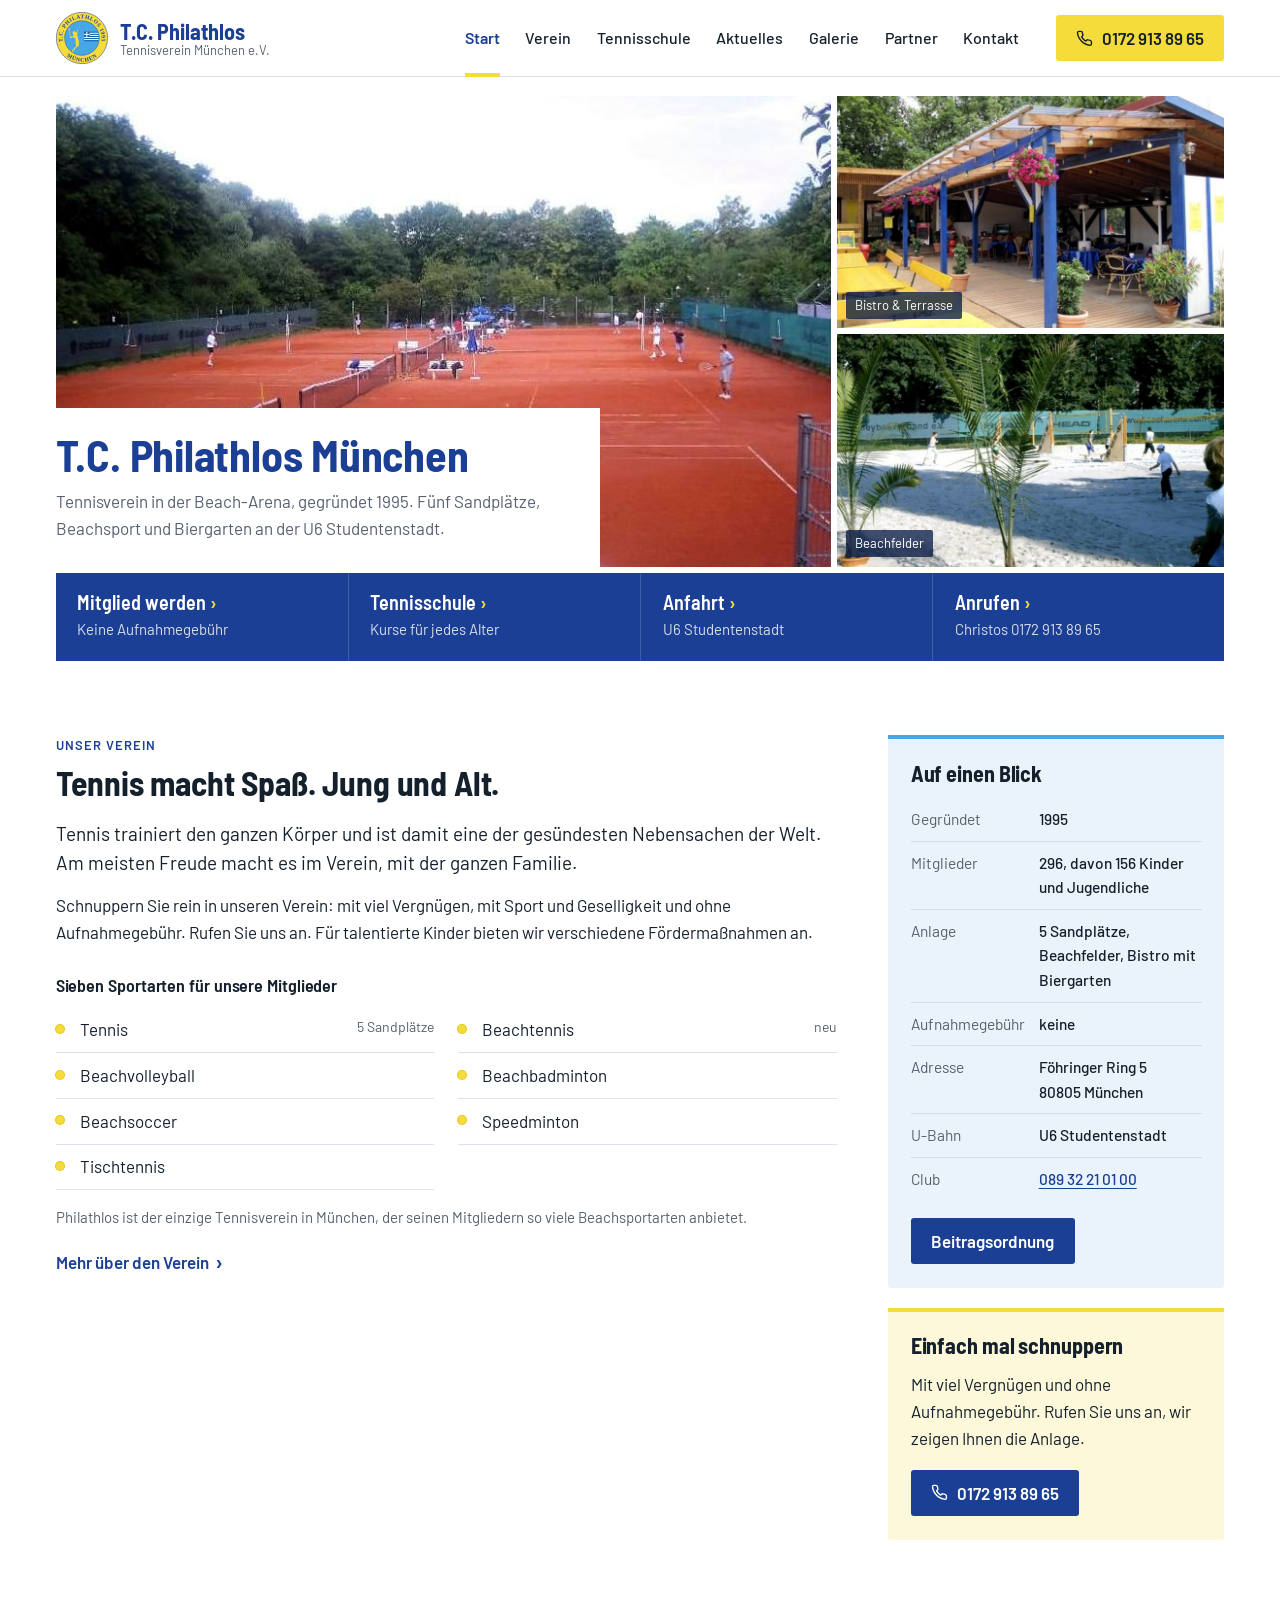
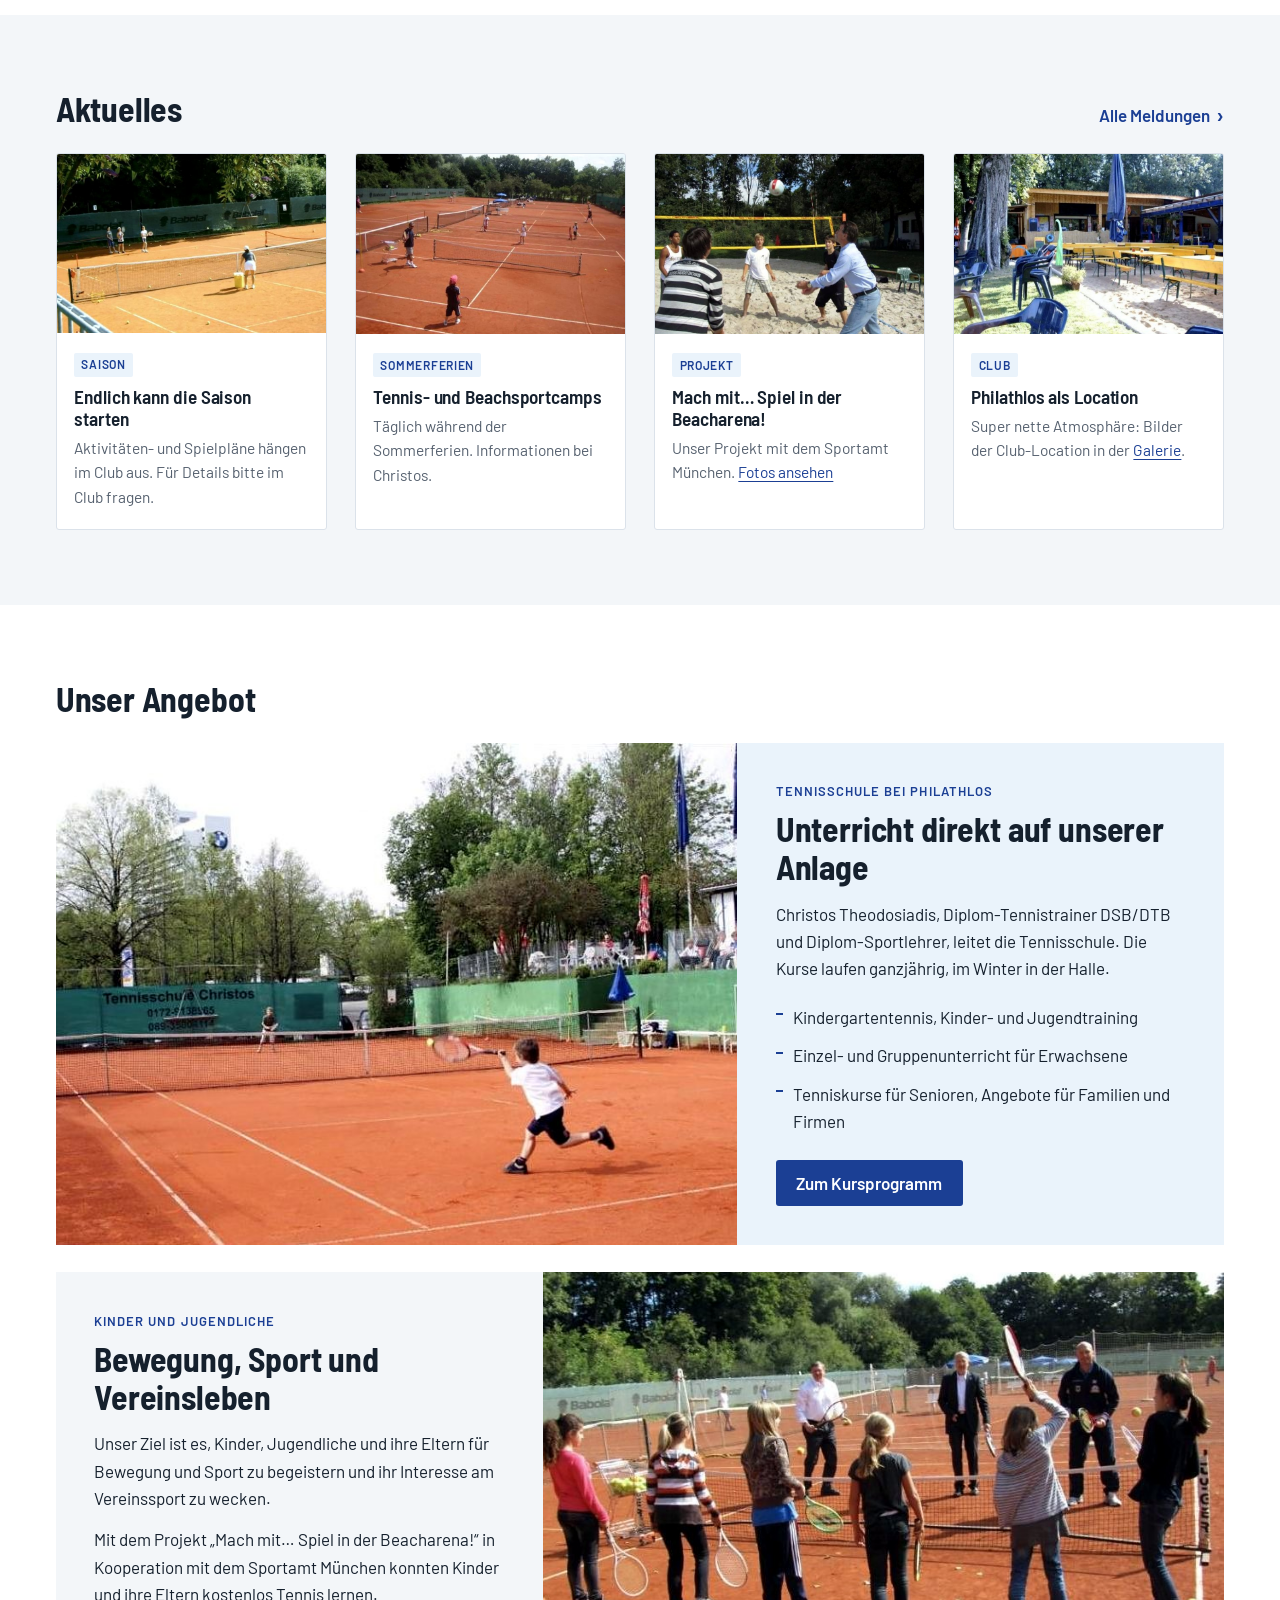
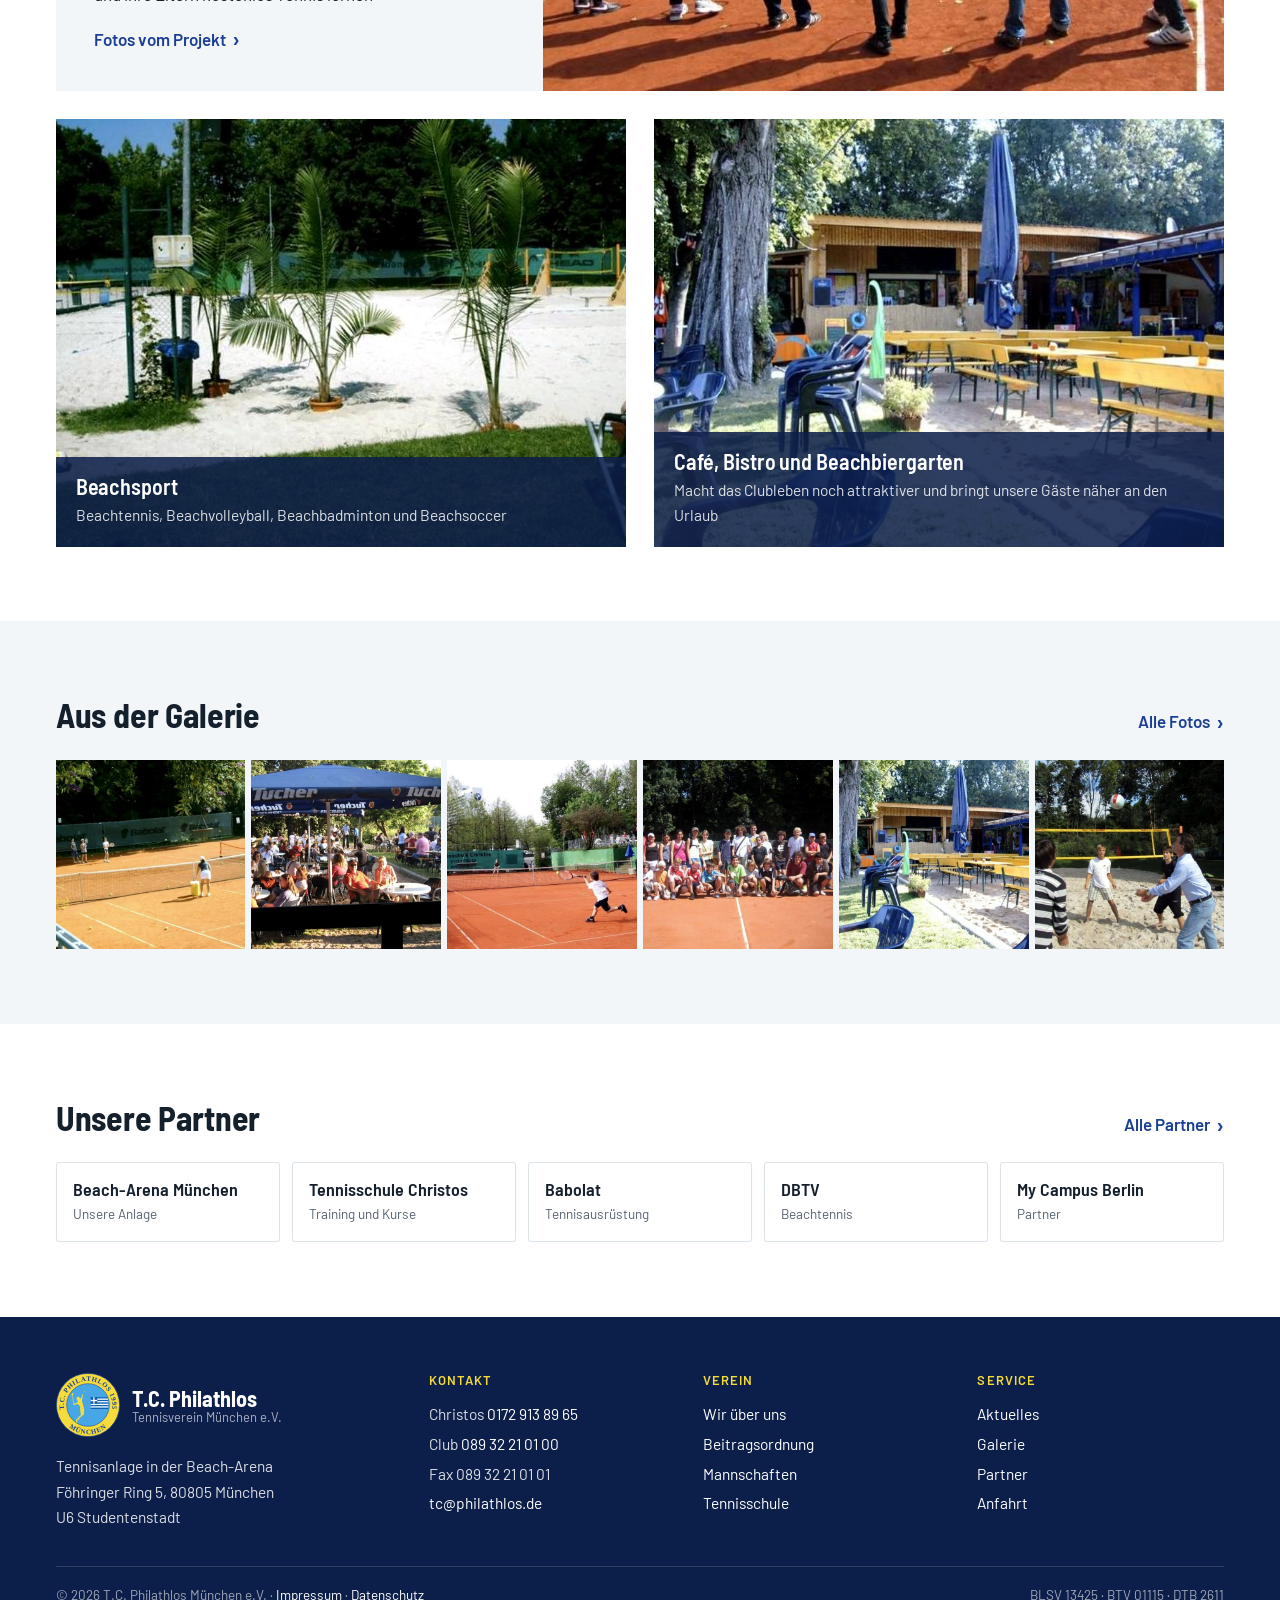
==== commit 56bff54b: "Add files via upload" ====
--- a/index.html
+++ b/index.html
@@ -5,175 +5,180 @@
 <meta name="viewport" content="width=device-width, initial-scale=1">
 <title>T.C. Philathlos München e.V. · Tennisverein in der Beach-Arena</title>
 <meta name="description" content="Tennisverein in der Beach-Arena München: fünf Sandplätze, Beachsport, Tennisschule, Bistro und Beachbiergarten. Keine Aufnahmegebühr. U6 Studentenstadt.">
-<meta name="theme-color" content="#f4efe5">
+<meta name="theme-color" content="#1b3f94">
 <meta property="og:type" content="website">
 <meta property="og:locale" content="de_DE">
 <meta property="og:site_name" content="T.C. Philathlos München e.V.">
 <meta property="og:title" content="T.C. Philathlos München e.V. · Tennisverein in der Beach-Arena">
 <meta property="og:description" content="Tennisverein in der Beach-Arena München: fünf Sandplätze, Beachsport, Tennisschule, Bistro und Beachbiergarten. Keine Aufnahmegebühr. U6 Studentenstadt.">
 <meta property="og:image" content="img/hero-sandplatz.jpg">
-<link rel="icon" href="favicon.svg" type="image/svg+xml">
-<link rel="preload" href="assets/fonts/newsreader.woff2" as="font" type="font/woff2" crossorigin>
+<link rel="icon" href="img/wappen.svg" type="image/svg+xml">
+<link rel="preload" href="assets/fonts/barlow-400.woff2" as="font" type="font/woff2" crossorigin>
+<link rel="preload" href="assets/fonts/barlow-sc-700.woff2" as="font" type="font/woff2" crossorigin>
 <link rel="stylesheet" href="assets/css/style.css">
 <script src="assets/js/main.js" defer></script>
 </head>
 <body>
 <a class="skip" href="#inhalt">Zum Inhalt springen</a>
-<div class="kopfleiste">
-  <div class="wrap">
-    <p><span>Föhringer Ring 5, 80805 München</span><span>U6 Studentenstadt</span></p>
-    <p><span>Christos <a href="tel:+491729138965" class="nw">0172 913 89 65</a></span><span>Club <a href="tel:+498932210100" class="nw">089 32 21 01 00</a></span><span><a href="mailto:tc@philathlos.de">tc@philathlos.de</a></span></p>
-  </div>
-</div>
 <header class="kopf">
   <div class="wrap kopf__innen">
-    <a class="marke" href="index.html" aria-label="T.C. Philathlos München, zur Startseite"><span class="marke__name"><i>T.C.</i>Philathlos</span><span class="marke__zusatz">München · gegründet 1995</span></a>
+    <a class="marke" href="index.html" aria-label="T.C. Philathlos München e.V., zur Startseite"><img src="img/wappen.svg" alt="" width="52" height="52"><span class="marke__text"><span class="marke__name">T.C. Philathlos</span><span class="marke__zusatz">Tennisverein München e.V.</span></span></a>
     <button class="menue-knopf" type="button" aria-expanded="false" aria-controls="hauptnavigation">
       <span class="menue-knopf__striche" aria-hidden="true"></span><span class="menue-knopf__text">Menü</span>
     </button>
     <nav class="nav" id="hauptnavigation" aria-label="Hauptnavigation">
       <ul><li><a href="index.html" aria-current="page">Start</a></li><li><a href="verein.html">Verein</a></li><li><a href="tennisschule.html">Tennisschule</a></li><li><a href="aktuelles.html">Aktuelles</a></li><li><a href="galerie.html">Galerie</a></li><li><a href="partner.html">Partner</a></li><li><a href="kontakt.html">Kontakt</a></li></ul>
-      <p class="nav__kontakt">Christos <a href="tel:+491729138965" class="nw">0172 913 89 65</a><br>Club <a href="tel:+498932210100" class="nw">089 32 21 01 00</a><br><a href="mailto:tc@philathlos.de">tc@philathlos.de</a><br>Föhringer Ring 5 · U6 Studentenstadt</p>
+      <p class="nav__kontakt"><span><span>Christos</span><a href="tel:+491729138965" class="nw">0172 913 89 65</a></span><span><span>Club</span><a href="tel:+498932210100" class="nw">089 32 21 01 00</a></span><span><span>E-Mail</span><a href="mailto:tc@philathlos.de">tc@philathlos.de</a></span><span><span>Anlage</span>Föhringer Ring 5, U6 Studentenstadt</span></p>
     </nav>
+    <a class="knopf knopf--gelb kopf__tel" href="tel:+491729138965" aria-label="Christos anrufen: 0172 913 89 65"><svg viewBox="0 0 24 24" fill="none" stroke="currentColor" stroke-width="2" stroke-linecap="round" stroke-linejoin="round" aria-hidden="true"><path d="M22 16.9v3a2 2 0 0 1-2.2 2 19.8 19.8 0 0 1-8.6-3.1 19.5 19.5 0 0 1-6-6A19.8 19.8 0 0 1 2.1 4.2 2 2 0 0 1 4.1 2h3a2 2 0 0 1 2 1.7c.1.9.4 1.8.7 2.7a2 2 0 0 1-.5 2.1L8 9.8a16 16 0 0 0 6 6l1.3-1.3a2 2 0 0 1 2.1-.4c.9.3 1.8.6 2.7.7a2 2 0 0 1 1.7 2z"/></svg><span>0172 913 89 65</span></a>
   </div>
 </header>
 <main id="inhalt">
 
-<section class="auftakt" aria-labelledby="titel">
+<section class="buehne" aria-labelledby="titel">
   <div class="wrap">
-    <h1 id="titel">Ein Tennisverein in der <em>Beach-Arena</em>.</h1>
-    <p class="auftakt__text lead">Sandplätze, Beachfelder und ein Biergarten an der U6 Studentenstadt. Für Kinder, Familien und alle, die gern draußen spielen.</p>
-    <p class="auftakt__links"><a href="tel:+491729138965">Christos anrufen: <span class="nw">0172 913 89 65</span></a><a href="verein.html#beitraege">Mitglied werden</a></p>
+    <div class="buehne__raster">
+      <div class="buehne__inhalt buehne__bild--gross">
+        <figure class="buehne__bild" style="height:100%"><img src="img/hero-sandplatz.jpg" alt="Spielbetrieb auf den Sandplätzen des T.C. Philathlos" fetchpriority="high" style="object-position:50% 75%"></figure>
+        <div class="buehne__titel">
+          <h1 id="titel">T.C. Philathlos München</h1>
+          <p>Tennisverein in der Beach-Arena, gegründet 1995. Fünf Sandplätze, Beachsport und Biergarten an der U6 Studentenstadt.</p>
+        </div>
+      </div>
+      <figure class="buehne__bild"><img src="img/bistro-terrasse.jpg" alt="Die Terrasse des Bistros"><figcaption>Bistro &amp; Terrasse</figcaption></figure>
+      <figure class="buehne__bild"><img src="img/galerie/beach-02.jpg" alt="Spiel auf den Beachfeldern"><figcaption>Beachfelder</figcaption></figure>
+    </div>
+    <ul class="schnell">
+      <li><a href="verein.html#beitraege"><strong>Mitglied werden</strong><span>Keine Aufnahmegebühr</span></a></li>
+      <li><a href="tennisschule.html"><strong>Tennisschule</strong><span>Kurse für jedes Alter</span></a></li>
+      <li><a href="kontakt.html#anfahrt"><strong>Anfahrt</strong><span>U6 Studentenstadt</span></a></li>
+      <li><a href="tel:+491729138965"><strong>Anrufen</strong><span>Christos 0172 913 89 65</span></a></li>
+    </ul>
   </div>
-  <div class="wrap titelbild">
-    <div class="bild"><img src="img/hero-sandplatz.jpg" alt="Spielbetrieb auf den Sandplätzen des T.C. Philathlos" fetchpriority="high"></div>
-    <div class="bildzeile">
-      <figcaption><b>Die Anlage.</b> Fünf Sandplätze, umgeben von Bäumen, direkt an der Beach-Arena.</figcaption>
-      <dl class="fakten">
-        <div><dt>Gegründet</dt><dd>1995</dd></div>
-        <div><dt>Sandplätze</dt><dd>5</dd></div>
-        <div><dt>Sportarten</dt><dd>7</dd></div>
-        <div><dt>Aufnahmegebühr</dt><dd><em>keine</em></dd></div>
-      </dl>
+</section>
+
+<section class="abschnitt" aria-labelledby="verein-titel">
+  <div class="wrap mit-leiste">
+    <div class="verein-text">
+      <span class="kicker">Unser Verein</span>
+      <h2 id="verein-titel">Tennis macht Spaß. Jung und Alt.</h2>
+      <p class="lead">Tennis trainiert den ganzen Körper und ist damit eine der gesündesten Nebensachen der Welt. Am meisten Freude macht es im Verein, mit der ganzen Familie.</p>
+      <p>Schnuppern Sie rein in unseren Verein: mit viel Vergnügen, mit Sport und Geselligkeit und ohne Aufnahmegebühr. Rufen Sie uns an. Für talentierte Kinder bieten wir verschiedene Fördermaßnahmen an.</p>
+      <div class="sportarten">
+        <h3>Sieben Sportarten für unsere Mitglieder</h3>
+        <ul><li><span>Tennis</span><small>5 Sandplätze</small></li><li><span>Beachtennis</span><small>neu</small></li><li><span>Beachvolleyball</span></li><li><span>Beachbadminton</span></li><li><span>Beachsoccer</span></li><li><span>Speedminton</span></li><li><span>Tischtennis</span></li></ul>
+        <p>Philathlos ist der einzige Tennisverein in München, der seinen Mitgliedern so viele Beachsportarten anbietet.</p>
+      </div>
+      <p style="margin-top:1.25rem"><a class="mehr" href="verein.html">Mehr über den Verein</a></p>
+    </div>
+    <aside>
+      <section class="infokasten" aria-labelledby="blick">
+  <h2 id="blick">Auf einen Blick</h2>
+  <dl>
+    <div><dt>Gegründet</dt><dd>1995</dd></div>
+    <div><dt>Mitglieder</dt><dd>296, davon 156 Kinder und Jugendliche</dd></div>
+    <div><dt>Anlage</dt><dd>5 Sandplätze, Beachfelder, Bistro mit Biergarten</dd></div>
+    <div><dt>Aufnahme&shy;gebühr</dt><dd>keine</dd></div>
+    <div><dt>Adresse</dt><dd>Föhringer Ring 5<br>80805 München</dd></div>
+    <div><dt>U-Bahn</dt><dd>U6 Studentenstadt</dd></div>
+    <div><dt>Club</dt><dd><a href="tel:+498932210100" class="nw">089 32 21 01 00</a></dd></div>
+  </dl>
+  <div class="knoepfe"><a class="knopf knopf--blau" href="verein.html#beitraege">Beitragsordnung</a></div>
+</section>
+      <section class="infokasten infokasten--gelb" aria-labelledby="schnupper">
+  <h2 id="schnupper">Einfach mal schnuppern</h2>
+  <p>Mit viel Vergnügen und ohne Aufnahmegebühr. Rufen Sie uns an, wir zeigen Ihnen die Anlage.</p>
+  <div class="knoepfe"><a class="knopf knopf--blau" href="tel:+491729138965"><svg viewBox="0 0 24 24" fill="none" stroke="currentColor" stroke-width="2" stroke-linecap="round" stroke-linejoin="round" aria-hidden="true"><path d="M22 16.9v3a2 2 0 0 1-2.2 2 19.8 19.8 0 0 1-8.6-3.1 19.5 19.5 0 0 1-6-6A19.8 19.8 0 0 1 2.1 4.2 2 2 0 0 1 4.1 2h3a2 2 0 0 1 2 1.7c.1.9.4 1.8.7 2.7a2 2 0 0 1-.5 2.1L8 9.8a16 16 0 0 0 6 6l1.3-1.3a2 2 0 0 1 2.1-.4c.9.3 1.8.6 2.7.7a2 2 0 0 1 1.7 2z"/></svg> 0172 913 89 65</a></div>
+</section>
+    </aside>
+  </div>
+</section>
+
+<section class="abschnitt abschnitt--hell" aria-labelledby="news-titel">
+  <div class="wrap">
+    <div class="abschnitt__kopf"><h2 id="news-titel">Aktuelles</h2><a class="mehr" href="aktuelles.html">Alle Meldungen</a></div>
+    <ul class="meldungen">
+      <li class="meldung"><div class="meldung__bild"><img src="img/galerie/anlage-04.jpg" alt="Training am Netz" loading="lazy"></div><div class="meldung__text"><span class="etikett">Saison</span><h3>Endlich kann die Saison starten</h3><p>Aktivitäten- und Spielpläne hängen im Club aus. Für Details bitte im Club fragen.</p></div></li>
+      <li class="meldung"><div class="meldung__bild"><img src="img/galerie/events-01.jpg" alt="Kindertraining auf den Sandplätzen" loading="lazy"></div><div class="meldung__text"><span class="etikett">Sommerferien</span><h3>Tennis- und Beachsportcamps</h3><p>Täglich während der Sommerferien. Informationen bei Christos.</p></div></li>
+      <li class="meldung"><div class="meldung__bild"><img src="img/galerie/machmit-02.jpg" alt="Beachvolleyball beim Projekt „Mach mit“" loading="lazy"></div><div class="meldung__text"><span class="etikett">Projekt</span><h3>Mach mit… Spiel in der Beacharena!</h3><p>Unser Projekt mit dem Sportamt München. <a href="galerie.html#machmit">Fotos ansehen</a></p></div></li>
+      <li class="meldung"><div class="meldung__bild"><img src="img/galerie/anlage-06.jpg" alt="Beachbiergarten im Abendlicht" loading="lazy"></div><div class="meldung__text"><span class="etikett">Club</span><h3>Philathlos als Location</h3><p>Super nette Atmosphäre: Bilder der Club-Location in der <a href="galerie.html#anlage">Galerie</a>.</p></div></li>
+    </ul>
+  </div>
+</section>
+
+<section class="abschnitt" aria-labelledby="angebot-titel">
+  <div class="wrap">
+    <div class="abschnitt__kopf"><h2 id="angebot-titel">Unser Angebot</h2></div>
+    <article class="block">
+      <figure class="block__bild"><img src="img/tennisschule-platz.jpg" alt="Jugendspieler auf dem Platz der Tennisschule Christos" loading="lazy" style="object-position:60% 50%"></figure>
+      <div class="block__text">
+        <span class="kicker">Tennisschule bei Philathlos</span>
+        <h2>Unterricht direkt auf unserer Anlage</h2>
+        <p>Christos Theodosiadis, Diplom-Tennistrainer DSB/DTB und Diplom-Sportlehrer, leitet die Tennisschule. Die Kurse laufen ganzjährig, im Winter in der Halle.</p>
+        <ul><li>Kindergartentennis, Kinder- und Jugendtraining</li><li>Einzel- und Gruppenunterricht für Erwachsene</li><li>Tenniskurse für Senioren, Angebote für Familien und Firmen</li></ul>
+        <a class="knopf knopf--blau" href="tennisschule.html">Zum Kursprogramm</a>
+      </div>
+    </article>
+    <article class="block block--rechts">
+      <figure class="block__bild"><img src="img/machmit-tennis.jpg" alt="Kinder beim Tennis im Projekt „Mach mit… Spiel in der Beacharena!“" loading="lazy"></figure>
+      <div class="block__text">
+        <span class="kicker">Kinder und Jugendliche</span>
+        <h2>Bewegung, Sport und Vereinsleben</h2>
+        <p>Unser Ziel ist es, Kinder, Jugendliche und ihre Eltern für Bewegung und Sport zu begeistern und ihr Interesse am Vereinssport zu wecken.</p>
+        <p>Mit dem Projekt „Mach mit… Spiel in der Beacharena!“ in Kooperation mit dem Sportamt München konnten Kinder und ihre Eltern kostenlos Tennis lernen.</p>
+        <p style="margin-top:1.1rem"><a class="mehr" href="galerie.html#machmit">Fotos vom Projekt</a></p>
+      </div>
+    </article>
+    <div class="doppel">
+      <a class="kachel" href="galerie.html#beach"><img src="img/beach-palmen.jpg" alt="Palmen an den Beachfeldern" loading="lazy"><span class="kachel__text"><h3>Beachsport</h3><p>Beachtennis, Beachvolleyball, Beachbadminton und Beachsoccer</p></span></a>
+      <a class="kachel" href="galerie.html#anlage"><img src="img/biergarten.jpg" alt="Der Beachbiergarten vor dem Bistro" loading="lazy"><span class="kachel__text"><h3>Café, Bistro und Beachbiergarten</h3><p>Macht das Clubleben noch attraktiver und bringt unsere Gäste näher an den Urlaub</p></span></a>
     </div>
   </div>
 </section>
 
-<section class="abschnitt verein-intro" aria-labelledby="intro-titel">
-  <div class="wrap raster">
-    <h2 id="intro-titel">Tennis macht Spaß. <em>Jung und Alt.</em></h2>
-    <div class="verein-intro__text">
-      <p class="initiale">Tennis trainiert den ganzen Körper und ist damit eine der gesündesten Nebensachen der Welt. Am meisten Freude macht es im Verein, mit der ganzen Familie.</p>
-      <p>Schnuppern Sie bei uns rein: mit viel Vergnügen, mit Sport und Geselligkeit und ohne Aufnahmegebühr. Rufen Sie an, wir zeigen Ihnen die Anlage.</p>
-      <a class="weiter" href="verein.html">Über den Verein</a>
-    </div>
+<section class="abschnitt abschnitt--hell" aria-labelledby="galerie-titel">
+  <div class="wrap">
+    <div class="abschnitt__kopf"><h2 id="galerie-titel">Aus der Galerie</h2><a class="mehr" href="galerie.html">Alle Fotos</a></div>
+    <div class="streifen"><a href="galerie.html"><img src="img/galerie/anlage-04.jpg" alt="" loading="lazy"></a><a href="galerie.html"><img src="img/galerie/sommerfest-03.jpg" alt="" loading="lazy"></a><a href="galerie.html"><img src="img/galerie/beach-01.jpg" alt="" loading="lazy"></a><a href="galerie.html"><img src="img/galerie/events-04.jpg" alt="" loading="lazy"></a><a href="galerie.html"><img src="img/galerie/anlage-06.jpg" alt="" loading="lazy"></a><a href="galerie.html"><img src="img/galerie/machmit-02.jpg" alt="" loading="lazy"></a></div>
   </div>
 </section>
 
-<section class="abschnitt zitat" aria-label="Motto" style="padding-top:0">
+<section class="abschnitt" aria-labelledby="partner-titel" >
   <div class="wrap">
-    <hr class="trenner" style="margin-bottom:var(--abschnitt)">
-    <blockquote><p>Wo Spaß im Spiel ist, kommt das Interesse von allein.</p><footer>T.C. Philathlos München</footer></blockquote>
-  </div>
-</section>
-
-<section class="abschnitt abschnitt--sand" aria-labelledby="sport-titel">
-  <div class="wrap raster">
-    <div class="sport__kopf">
-      <p class="rubrik">Sportarten</p>
-      <h2 id="sport-titel" style="margin-top:1rem">Mehr als Tennis.</h2>
-      <p class="leise">Kein anderer Tennisverein in München bietet seinen Mitgliedern so viele Beachsportarten. Gerade die jüngsten Mitglieder spielen hier nicht nur Tennis.</p>
-    </div>
-    <ul class="sport__liste">
-      <li><span>Tennis</span><small>auf fünf Sandplätzen</small></li><li><span>Beachtennis</span><small>neu</small></li><li><span>Beachvolleyball</span></li><li><span>Beachbadminton</span></li><li><span>Beachsoccer</span></li><li><span>Speedminton</span></li><li><span>Tischtennis</span></li>
+    <div class="abschnitt__kopf"><h2 id="partner-titel">Unsere Partner</h2><a class="mehr" href="partner.html">Alle Partner</a></div>
+    <ul class="partnerleiste">
+      <li><a href="http://www.beacharena.com/" target="_blank" rel="noopener"><strong>Beach-Arena München</strong><span>Unsere Anlage</span></a></li>
+      <li><a href="http://www.rsc-tennis.de/" target="_blank" rel="noopener"><strong>Tennisschule Christos</strong><span>Training und Kurse</span></a></li>
+      <li><a href="https://www.babolat.com/" target="_blank" rel="noopener"><strong>Babolat</strong><span>Tennisausrüstung</span></a></li>
+      <li><a href="http://www.dbtv.info/" target="_blank" rel="noopener"><strong>DBTV</strong><span>Beachtennis</span></a></li>
+      <li><a href="http://my-campus-berlin.com/" target="_blank" rel="noopener"><strong>My Campus Berlin</strong><span>Partner</span></a></li>
     </ul>
-  </div>
-</section>
-
-<section class="abschnitt gruen" aria-labelledby="schule-titel">
-  <div class="wrap raster">
-    <figure class="foto foto--43 schule__foto"><div class="bild"><img src="img/anlage-training.jpg" alt="Kinder beim Training auf dem Sandplatz" loading="lazy" decoding="async"></div><figcaption><b>Kindertraining.</b> Auf den Sandplätzen der Anlage.</figcaption></figure>
-    <div class="schule__text">
-      <p class="rubrik">Tennisschule</p>
-      <h2 id="schule-titel">Training direkt auf <em>unserer Anlage</em>.</h2>
-      <p>Christos Theodosiadis, Diplom-Tennistrainer und Diplom-Sportlehrer, unterrichtet vom Kindergartentennis bis zum Seniorenkurs. Die Kurse laufen ganzjährig, im Winter in der Halle.</p>
-      <ul class="schule__gruppen"><li>Kinder und Jugendliche</li><li>Erwachsene und Senioren</li><li>Familien und Firmen</li></ul>
-      <a class="weiter" href="tennisschule.html">Zum Kursprogramm</a>
-    </div>
-  </div>
-</section>
-
-<section class="abschnitt" aria-labelledby="kinder-titel">
-  <div class="wrap raster">
-    <figure class="foto foto--breit kinder__bild"><div class="bild"><img src="img/machmit-tennis.jpg" alt="Kinder beim Tennis im Projekt „Mach mit… Spiel in der Beacharena!“" loading="lazy" decoding="async"></div><figcaption><b>Mach mit… Spiel in der Beacharena!.</b> Erste Schläge am Netz.</figcaption></figure>
-    <div class="kinder__titel">
-      <p class="rubrik">Kinder und Jugend</p>
-      <h2 id="kinder-titel">Für die Jüngsten zuerst.</h2>
-    </div>
-    <div class="kinder__text">
-      <p class="lead">Unser Ziel ist es, Kinder, Jugendliche und ihre Eltern für Bewegung und Sport zu begeistern und ihr Interesse am Vereinssport zu wecken. Talentierte Kinder fördern wir gezielt.</p>
-      <ul class="kinder__notizen">
-        <li><span class="rubrik">Projekt</span><p>„Mach mit… Spiel in der Beacharena!“: In Kooperation mit dem Sportamt München konnten Kinder und ihre Eltern kostenlos Tennis lernen.</p></li>
-        <li><span class="rubrik">Sommerferien</span><p>Täglich Tennis- und Beachsportcamps. Informationen bei Christos unter <a href="tel:+491729138965" class="nw">0172 913 89 65</a>.</p></li>
-      </ul>
-    </div>
-  </div>
-</section>
-
-<section class="abschnitt" aria-labelledby="bistro-titel" style="padding-top:0">
-  <div class="wrap raster">
-    <figure class="foto foto--32 bistro__gross"><div class="bild"><img src="img/bistro-terrasse.jpg" alt="Die überdachte Terrasse des Bistros" loading="lazy" decoding="async"></div><figcaption><b>Das Bistro.</b> Überdachte Terrasse, gleich neben den Plätzen.</figcaption></figure>
-    <div class="bistro__seite">
-      <figure class="foto foto--45 "><div class="bild"><img src="img/beach-palmen.jpg" alt="Palmen am Rand der Beachfelder" loading="lazy" decoding="async"></div><figcaption><b>Beachfelder.</b> Palmen im Sand.</figcaption></figure>
-      <h2 id="bistro-titel">Café, Bistro und <em>Beachbiergarten</em></h2>
-      <p class="leise">Sie machen das Clubleben noch schöner und bringen unsere Gäste ein Stück näher an den Urlaub.</p>
-    </div>
-  </div>
-</section>
-
-<section class="abschnitt abschnitt--sand" aria-labelledby="club-titel">
-  <div class="wrap">
-    <div class="club__kopf"><h2 id="club-titel">Aus dem Club</h2><a class="weiter" href="aktuelles.html">Alle Neuigkeiten</a></div>
-    <ul class="spalten">
-      <li><span class="rubrik">Saison</span><h3>Die Plätze sind bereit.</h3><p>Aktivitäten- und Spielpläne hängen im Club aus. Details bitte vor Ort erfragen.</p></li>
-      <li><span class="rubrik">Ferien</span><h3>Camps im Sommer.</h3><p>Täglich Tennis und Beachsport. Informationen bei Christos.</p></li>
-      <li><span class="rubrik">Projekt</span><h3>Mach mit… Spiel in der Beacharena!</h3><p>Fotos vom Projekt in der <a href="galerie.html#machmit">Galerie</a>.</p></li>
-      <li><span class="rubrik">Club</span><h3>Bei uns ist immer was los.</h3><p>Vor allem zwanglos. Bilder von Anlage und Festen in der <a href="galerie.html">Galerie</a>.</p></li>
-    </ul>
-  </div>
-</section>
-
-<section class="abschnitt schluss" aria-labelledby="schluss-titel">
-  <div class="wrap">
-    <h2 id="schluss-titel">Kommen, probieren, begeistert sein.</h2>
-    <p class="schluss__kontakt"><a href="tel:+491729138965"><span>Christos</span>0172 913 89 65</a><a href="tel:+498932210100"><span>Club</span>089 32 21 01 00</a><a href="mailto:tc@philathlos.de">tc@philathlos.de</a></p>
-    <address>Föhringer Ring 5, 80805 München · U6 Studentenstadt</address>
   </div>
 </section>
 
 </main>
 <footer class="fuss">
   <div class="wrap">
-    <div class="raster fuss__oben">
-      <div class="fuss__marke">
-        <a class="marke" href="index.html" aria-label="Zur Startseite"><span class="marke__name"><i>T.C.</i>Philathlos</span><span class="marke__zusatz">München · gegründet 1995</span></a>
+    <div class="fuss__raster">
+      <div>
+        <a class="marke" href="index.html" aria-label="Zur Startseite"><img src="img/wappen.svg" alt="" width="64" height="64"><span class="marke__text"><span class="marke__name">T.C. Philathlos</span><span class="marke__zusatz">Tennisverein München e.V.</span></span></a>
         <address>Tennisanlage in der Beach-Arena<br>Föhringer Ring 5, 80805 München<br>U6 Studentenstadt</address>
       </div>
-      <div class="fuss__spalte fuss__spalte--erste">
+      <div>
         <h2>Kontakt</h2>
-        <ul><li><a href="tel:+491729138965" class="nw">0172 913 89 65</a></li><li><a href="tel:+498932210100" class="nw">089 32 21 01 00</a></li><li>Fax 089 32 21 01 01</li><li><a href="mailto:tc@philathlos.de">tc@philathlos.de</a></li></ul>
+        <ul><li>Christos <a href="tel:+491729138965" class="nw">0172 913 89 65</a></li><li>Club <a href="tel:+498932210100" class="nw">089 32 21 01 00</a></li><li>Fax 089 32 21 01 01</li><li><a href="mailto:tc@philathlos.de">tc@philathlos.de</a></li></ul>
       </div>
-      <div class="fuss__spalte">
+      <div>
         <h2>Verein</h2>
-        <ul><li><a href="verein.html">Wir über uns</a></li><li><a href="verein.html#beitraege">Beiträge</a></li><li><a href="tennisschule.html">Tennisschule</a></li><li><a href="aktuelles.html">Aktuelles</a></li></ul>
+        <ul><li><a href="verein.html">Wir über uns</a></li><li><a href="verein.html#beitraege">Beitragsordnung</a></li><li><a href="verein.html#mannschaften">Mannschaften</a></li><li><a href="tennisschule.html">Tennisschule</a></li></ul>
       </div>
-      <div class="fuss__spalte">
-        <h2>Weiteres</h2>
-        <ul><li><a href="galerie.html">Galerie</a></li><li><a href="partner.html">Partner</a></li><li><a href="impressum.html">Impressum</a></li><li><a href="datenschutz.html">Datenschutz</a></li></ul>
+      <div>
+        <h2>Service</h2>
+        <ul><li><a href="aktuelles.html">Aktuelles</a></li><li><a href="galerie.html">Galerie</a></li><li><a href="partner.html">Partner</a></li><li><a href="kontakt.html#anfahrt">Anfahrt</a></li></ul>
       </div>
     </div>
     <div class="fuss__unten">
-      <span>© <span data-jahr>2026</span> T.C. Philathlos München e.V.</span>
+      <span>© <span data-jahr>2026</span> T.C. Philathlos München e.V. · <a href="impressum.html">Impressum</a> · <a href="datenschutz.html">Datenschutz</a></span>
       <span>BLSV 13425 · BTV 01115 · DTB 2611</span>
     </div>
   </div>
--- a/assets/css/style.css
+++ b/assets/css/style.css
@@ -1,538 +1,465 @@
 /* =====================================================================
-   T.C. Philathlos München e.V.
-   Konzept „Clubhaus“ – das Vereinsheft als Website
-   Cremeweiß · Dunkelgrün · Sandplatz-Terrakotta als Akzent
-   Newsreader (Serife, optische Größen) + Schibsted Grotesk (Auszeichnung)
+   T.C. Philathlos München e.V. – Vereinsportal
+   Farben aus dem Vereinswappen: Königsblau, Himmelblau, Gelb
+   Schrift: Barlow / Barlow Semi Condensed
    ===================================================================== */
 
-@font-face { font-family: "Newsreader"; src: url("../fonts/newsreader.woff2") format("woff2"); font-weight: 200 800; font-style: normal; font-display: swap; }
-@font-face { font-family: "Newsreader"; src: url("../fonts/newsreader-italic.woff2") format("woff2"); font-weight: 200 800; font-style: italic; font-display: swap; }
-@font-face { font-family: "Schibsted Grotesk"; src: url("../fonts/schibsted-grotesk.woff2") format("woff2"); font-weight: 400 900; font-style: normal; font-display: swap; }
+@font-face { font-family: "Barlow"; src: url("../fonts/barlow-400.woff2") format("woff2"); font-weight: 400; font-style: normal; font-display: swap; }
+@font-face { font-family: "Barlow"; src: url("../fonts/barlow-400-italic.woff2") format("woff2"); font-weight: 400; font-style: italic; font-display: swap; }
+@font-face { font-family: "Barlow"; src: url("../fonts/barlow-500.woff2") format("woff2"); font-weight: 500; font-style: normal; font-display: swap; }
+@font-face { font-family: "Barlow"; src: url("../fonts/barlow-600.woff2") format("woff2"); font-weight: 600; font-style: normal; font-display: swap; }
+@font-face { font-family: "Barlow Semi Condensed"; src: url("../fonts/barlow-sc-600.woff2") format("woff2"); font-weight: 600; font-style: normal; font-display: swap; }
+@font-face { font-family: "Barlow Semi Condensed"; src: url("../fonts/barlow-sc-700.woff2") format("woff2"); font-weight: 700; font-style: normal; font-display: swap; }
 
 :root {
-  --creme: #f4efe5;
-  --creme-hell: #faf7f1;
-  --sand: #e9e1d1;
-  --gruen: #1e3a2d;
-  --gruen-tief: #16291f;
-  --terrakotta: #b3603b;
-  --tinte: #1b231e;
-  --grau: #5d645d;
-  --linie: #d3c9b6;
-  --linie-gruen: rgba(244, 239, 229, .22);
-
-  --serif: "Newsreader", "Iowan Old Style", Georgia, serif;
-  --sans: "Schibsted Grotesk", "Helvetica Neue", Arial, sans-serif;
-
-  --t-klein: .8125rem;
-  --t-text: clamp(1.0625rem, 1rem + .2vw, 1.1875rem);
-  --t-lead: clamp(1.25rem, 1.1rem + .55vw, 1.5rem);
-  --t-h3: clamp(1.375rem, 1.2rem + .6vw, 1.75rem);
-  --t-h2: clamp(2rem, 1.5rem + 1.9vw, 3.25rem);
-  --t-h1: clamp(2.6rem, 1.7rem + 3.1vw, 4.75rem);
-
-  --rand: clamp(1.25rem, .2rem + 4.4vw, 5rem);
-  --spalt: clamp(1rem, .4rem + 1.8vw, 2.25rem);
-  --max: 90rem;
-  --abschnitt: clamp(5rem, 3rem + 8vw, 11rem);
-}
+  --blau: #1b3f94;
+  --blau-dunkel: #112b66;
+  --blau-tief: #0c1f4a;
+  --himmel: #47a7e6;
+  --himmel-hell: #eaf3fb;
+  --gelb: #f5dc3a;
+  --gelb-dunkel: #e3c71c;
+  --text: #15202d;
+  --grau: #56616f;
+  --linie: #dbe2ea;
+  --hell: #f3f6f9;
+  --weiss: #fff;
+
+  --text-font: "Barlow", "Helvetica Neue", Arial, sans-serif;
+  --titel-font: "Barlow Semi Condensed", "Barlow", "Arial Narrow", sans-serif;
+
+  --kopf-h: 4.75rem;
+  --rand: clamp(1rem, .4rem + 2.6vw, 2.5rem);
+  --max: 78rem;
+  --abschnitt: clamp(2.75rem, 1.8rem + 3.6vw, 4.75rem);
+  --spalt: clamp(1rem, .6rem + 1.4vw, 2rem);
+}
+@media (max-width: 60rem) { :root { --kopf-h: 4rem; } }
 
 /* ---------- Grundlagen ---------- */
 *, *::before, *::after { box-sizing: border-box; }
-html { -webkit-text-size-adjust: 100%; scroll-padding-top: 2rem; }
-body {
-  margin: 0; background: var(--creme); color: var(--tinte);
-  font-family: var(--serif); font-size: var(--t-text); line-height: 1.62;
-  font-optical-sizing: auto; font-variant-numeric: oldstyle-nums proportional-nums;
-  -webkit-font-smoothing: antialiased; -moz-osx-font-smoothing: grayscale;
-  text-rendering: optimizeLegibility;
-}
+html { -webkit-text-size-adjust: 100%; scroll-padding-top: calc(var(--kopf-h) + 1.25rem); }
+body { margin: 0; background: var(--weiss); color: var(--text); font-family: var(--text-font); font-size: 1.0625rem; line-height: 1.6; -webkit-font-smoothing: antialiased; }
 img { display: block; max-width: 100%; height: auto; }
-a { color: inherit; text-decoration-line: underline; text-decoration-thickness: 1px; text-underline-offset: .2em; text-decoration-color: color-mix(in srgb, currentColor 45%, transparent); transition: text-decoration-color .2s ease, color .2s ease; }
-a:hover { text-decoration-color: currentColor; }
+a { color: var(--blau); text-decoration-thickness: 1px; text-underline-offset: .18em; }
+a:hover { color: var(--blau-dunkel); text-decoration-thickness: 2px; }
 p, ul, ol, dl, figure, address, h1, h2, h3, h4, blockquote { margin: 0; }
 ul, ol { padding: 0; list-style: none; }
 address { font-style: normal; }
-em, i { font-style: italic; }
-p + p { margin-top: .9em; }
-h1, h2, h3 { font-family: var(--serif); font-weight: 400; letter-spacing: -.012em; line-height: 1.08; text-wrap: balance; }
-h1 { font-size: var(--t-h1); line-height: 1.03; }
-h2 { font-size: var(--t-h2); }
-h3 { font-size: var(--t-h3); line-height: 1.2; }
-h1 em, h2 em { color: var(--terrakotta); }
-.gruen h1 em, .gruen h2 em { color: #e3a07c; }
-::selection { background: var(--gruen); color: var(--creme); }
-:focus-visible { outline: 2px solid var(--terrakotta); outline-offset: 3px; }
-
+p + p { margin-top: .85em; }
+h1, h2, h3, h4 { font-family: var(--titel-font); font-weight: 700; line-height: 1.15; color: var(--text); letter-spacing: -.005em; }
+h1 { font-size: clamp(2rem, 1.5rem + 1.6vw, 2.75rem); }
+h2 { font-size: clamp(1.6rem, 1.3rem + 1vw, 2.125rem); }
+h3 { font-size: clamp(1.2rem, 1.1rem + .35vw, 1.375rem); font-weight: 600; }
+
+:focus-visible { outline: 3px solid var(--himmel); outline-offset: 2px; }
 .sr-only { position: absolute; width: 1px; height: 1px; padding: 0; margin: -1px; overflow: hidden; clip: rect(0 0 0 0); white-space: nowrap; border: 0; }
-.skip { position: absolute; left: 1rem; top: -5rem; z-index: 100; background: var(--gruen); color: var(--creme); padding: .8rem 1rem; font-family: var(--sans); font-size: var(--t-klein); }
-.skip:focus { top: 1rem; }
+.skip { position: absolute; left: 1rem; top: -5rem; z-index: 100; background: var(--gelb); color: var(--text); padding: .7rem 1rem; font-weight: 600; }
+.skip:focus { top: .75rem; }
 .nw { white-space: nowrap; }
-
 .wrap { width: 100%; max-width: var(--max); margin-inline: auto; padding-inline: var(--rand); }
-.raster { display: grid; grid-template-columns: repeat(12, minmax(0, 1fr)); column-gap: var(--spalt); }
-
-/* Auszeichnungsschrift (Grotesk) */
-.marke-text, .rubrik, .nav, .kopfleiste, figcaption, .fakten dt, .meta, .knopf, .filter-zahl {
-  font-family: var(--sans); font-variant-numeric: lining-nums proportional-nums;
-}
-.rubrik { display: block; font-size: .75rem; font-weight: 500; letter-spacing: .14em; text-transform: uppercase; color: var(--terrakotta); line-height: 1.4; }
-.gruen .rubrik { color: #e3a07c; }
-.lead { font-size: var(--t-lead); line-height: 1.5; }
-.leise { color: var(--grau); }
-.gruen .leise { color: rgba(244, 239, 229, .72); }
-
-/* Textlinks mit Pfeil */
-.weiter { display: inline-flex; align-items: baseline; gap: .5rem; font-family: var(--sans); font-size: .9375rem; font-weight: 500; text-decoration: none; border-bottom: 1px solid currentColor; padding-bottom: .15rem; }
-.weiter::after { content: "→"; transition: transform .2s ease; }
-.weiter:hover::after { transform: translateX(.2rem); }
-
-.knopf {
-  display: inline-flex; align-items: center; gap: .6rem; padding: .85rem 1.4rem;
-  font-size: .8125rem; font-weight: 500; letter-spacing: .1em; text-transform: uppercase;
-  text-decoration: none; border: 1px solid currentColor; color: var(--gruen);
-  transition: background-color .2s ease, color .2s ease;
-}
-.knopf:hover { background: var(--gruen); color: var(--creme); border-color: var(--gruen); }
-.gruen .knopf { color: var(--creme); }
-.gruen .knopf:hover { background: var(--creme); color: var(--gruen); border-color: var(--creme); }
+
+.kicker { display: block; font-size: .8125rem; font-weight: 600; letter-spacing: .08em; text-transform: uppercase; color: var(--blau); margin-bottom: .5rem; }
+.lead { font-size: 1.1875rem; line-height: 1.55; }
+.grau { color: var(--grau); }
+.mehr { font-weight: 600; text-decoration: none; display: inline-flex; gap: .4rem; align-items: center; }
+.mehr::after { content: "›"; font-size: 1.3em; line-height: 1; transform: translateY(-.05em); }
+.mehr:hover { text-decoration: underline; }
+
+.knopf { display: inline-flex; align-items: center; justify-content: center; gap: .55rem; min-height: 2.875rem; padding: .6rem 1.15rem; border-radius: 3px; font-weight: 600; text-decoration: none; line-height: 1.2; border: 2px solid transparent; transition: background-color .15s ease, color .15s ease; }
+.knopf svg { width: 1.05rem; height: 1.05rem; flex-shrink: 0; }
+.knopf--gelb { background: var(--gelb); color: var(--text); }
+.knopf--gelb:hover { background: var(--gelb-dunkel); color: var(--text); }
+.knopf--blau { background: var(--blau); color: var(--weiss); }
+.knopf--blau:hover { background: var(--blau-dunkel); color: var(--weiss); }
+.knopf--rahmen { border-color: var(--blau); color: var(--blau); }
+.knopf--rahmen:hover { background: var(--blau); color: var(--weiss); }
+.knoepfe { display: flex; flex-wrap: wrap; gap: .6rem; }
 
 /* =====================================================================
-   Kopf: Leiste + Titelkopf wie bei einer Zeitung
+   Kopf
    ===================================================================== */
-.kopfleiste { border-bottom: 1px solid var(--linie); font-size: .78rem; color: var(--grau); }
-.kopfleiste .wrap { display: flex; justify-content: space-between; gap: 1rem; padding-block: .6rem; }
-.kopfleiste a { text-decoration: none; color: var(--tinte); }
-.kopfleiste a:hover { text-decoration: underline; }
-.kopfleiste span + span::before { content: "·"; margin: 0 .6rem; color: var(--linie); }
-
-.kopf { background: var(--creme); }
-.kopf__innen { display: grid; grid-template-columns: 1fr auto 1fr; align-items: center; padding-block: 1.6rem 0; }
-.marke { grid-column: 2; display: grid; justify-items: center; text-decoration: none; text-align: center; }
-.marke__name { font-family: var(--serif); font-size: clamp(1.9rem, 1.5rem + 1.2vw, 2.6rem); font-weight: 400; line-height: 1; letter-spacing: -.01em; }
-.marke__name i { font-style: italic; color: var(--terrakotta); margin-right: .12em; }
-.marke__zusatz { font-family: var(--sans); font-size: .64rem; letter-spacing: .26em; text-transform: uppercase; color: var(--grau); margin-top: .55rem; }
-
-.nav { grid-column: 1 / -1; margin-top: 1.4rem; border-top: 1px solid var(--linie); border-bottom: 1px solid var(--tinte); }
-.nav ul { display: flex; justify-content: center; gap: clamp(1.25rem, 3vw, 3rem); }
-.nav a { display: block; padding: .95rem 0 .85rem; font-size: .8125rem; font-weight: 500; letter-spacing: .12em; text-transform: uppercase; text-decoration: none; color: var(--tinte); position: relative; }
-.nav a::after { content: ""; position: absolute; left: 0; right: 0; bottom: -1px; height: 3px; background: transparent; transition: background-color .2s ease; }
+.kopf { position: sticky; top: 0; z-index: 60; background: var(--weiss); border-bottom: 1px solid var(--linie); }
+.kopf__innen { display: flex; align-items: center; gap: 1.5rem; height: var(--kopf-h); }
+.marke { display: flex; align-items: center; gap: .75rem; text-decoration: none; color: var(--text); flex-shrink: 0; }
+.marke:hover { color: var(--text); }
+.marke img { width: 3.25rem; height: 3.25rem; }
+.marke__text { display: grid; line-height: 1.1; }
+.marke__name { font-family: var(--titel-font); font-weight: 700; font-size: 1.375rem; color: var(--blau); }
+.marke__zusatz { font-size: .8125rem; color: var(--grau); }
+
+.nav { margin-left: auto; height: 100%; }
+.nav ul { display: flex; height: 100%; }
+.nav li { height: 100%; }
+.nav a { display: flex; align-items: center; height: 100%; padding: 0 .8rem; color: var(--text); text-decoration: none; font-weight: 500; font-size: 1rem; position: relative; }
+.nav a::after { content: ""; position: absolute; left: .8rem; right: .8rem; bottom: -1px; height: 4px; background: transparent; }
+.nav a:hover { color: var(--blau); }
 .nav a:hover::after { background: var(--linie); }
-.nav a[aria-current="page"]::after { background: var(--terrakotta); }
+.nav a[aria-current="page"] { color: var(--blau); font-weight: 600; }
+.nav a[aria-current="page"]::after { background: var(--gelb); }
 .nav__kontakt { display: none; }
-
-.menue-knopf { display: none; grid-column: 3; justify-self: end; align-items: center; gap: .6rem; background: none; border: 0; padding: .5rem 0; font-family: var(--sans); font-size: .78rem; font-weight: 500; letter-spacing: .12em; text-transform: uppercase; color: var(--tinte); cursor: pointer; }
-.menue-knopf__striche { position: relative; width: 1.35rem; height: 1px; background: currentColor; }
-.menue-knopf__striche::before, .menue-knopf__striche::after { content: ""; position: absolute; left: 0; width: 100%; height: 1px; background: currentColor; transition: transform .2s ease; }
+.kopf__tel { flex-shrink: 0; }
+
+.menue-knopf { display: none; margin-left: auto; align-items: center; gap: .55rem; padding: .55rem .8rem; background: var(--hell); border: 1px solid var(--linie); border-radius: 3px; font: inherit; font-weight: 600; font-size: .9375rem; color: var(--text); cursor: pointer; }
+.menue-knopf__striche { position: relative; width: 1.15rem; height: 2px; background: currentColor; }
+.menue-knopf__striche::before, .menue-knopf__striche::after { content: ""; position: absolute; left: 0; width: 100%; height: 2px; background: currentColor; transition: transform .2s ease; }
 .menue-knopf__striche::before { top: -5px; } .menue-knopf__striche::after { top: 5px; }
 .menue-offen .menue-knopf__striche { background: transparent; }
 .menue-offen .menue-knopf__striche::before { transform: translateY(5px) rotate(45deg); }
 .menue-offen .menue-knopf__striche::after { transform: translateY(-5px) rotate(-45deg); }
 
-@media (max-width: 56rem) {
-  .kopfleiste { display: none; }
-  .kopf { position: sticky; top: 0; z-index: 50; border-bottom: 1px solid var(--linie); }
-  .kopf__innen { grid-template-columns: 1fr auto; padding-block: .9rem; }
-  .marke { grid-column: 1; justify-items: start; text-align: left; }
-  .marke__name { font-size: 1.6rem; }
-  .marke__zusatz { font-size: .58rem; letter-spacing: .2em; margin-top: .35rem; }
-  .menue-knopf { display: inline-flex; grid-column: 2; }
+@media (max-width: 75rem) { .nav a { padding: 0 .55rem; } .nav a::after { left: .55rem; right: .55rem; } .kopf__tel span { display: none; } }
+@media (max-width: 60rem) {
+  .marke img { width: 2.6rem; height: 2.6rem; }
+  .marke__name { font-size: 1.2rem; }
+  .marke__zusatz { font-size: .75rem; }
+  .kopf__tel { display: none; }
+  .menue-knopf { display: inline-flex; }
   .nav {
-    position: fixed; inset: 4.6rem 0 0 0; z-index: 49; margin: 0; border: 0;
-    background: var(--gruen); color: var(--creme); overflow-y: auto; padding: 2rem var(--rand) 3rem;
-    visibility: hidden; opacity: 0; transition: opacity .2s ease, visibility 0s linear .2s;
+    position: fixed; left: 0; right: 0; top: var(--kopf-h); bottom: 0; height: auto; margin: 0;
+    background: var(--weiss); overflow-y: auto; padding: .5rem var(--rand) 2rem; border-top: 1px solid var(--linie);
+    visibility: hidden; opacity: 0; transition: opacity .15s ease, visibility 0s linear .15s;
   }
-  .menue-offen .nav { visibility: visible; opacity: 1; transition: opacity .2s ease; }
-  .nav ul { display: block; border-top: 1px solid var(--linie-gruen); }
-  .nav li { border-bottom: 1px solid var(--linie-gruen); }
-  .nav a { font-family: var(--serif); font-size: 2rem; letter-spacing: -.01em; text-transform: none; font-weight: 400; color: var(--creme); padding: .7rem 0; }
+  .menue-offen .nav { visibility: visible; opacity: 1; transition: opacity .15s ease; }
+  .nav ul { display: block; height: auto; }
+  .nav li { height: auto; border-bottom: 1px solid var(--linie); }
+  .nav a { height: auto; padding: .95rem .25rem; font-family: var(--titel-font); font-size: 1.375rem; font-weight: 600; }
   .nav a::after { display: none; }
-  .nav a[aria-current="page"] { font-style: italic; color: #e3a07c; }
-  .nav__kontakt { display: block; margin-top: 2rem; font-family: var(--sans); font-size: .95rem; line-height: 1.9; color: rgba(244, 239, 229, .8); }
-  .nav__kontakt a { color: var(--creme); }
+  .nav a[aria-current="page"] { box-shadow: inset 4px 0 0 var(--gelb); padding-left: 1rem; }
+  .nav__kontakt { display: grid; gap: .6rem; margin-top: 1.5rem; padding: 1.1rem 1.2rem; background: var(--himmel-hell); border-radius: 3px; font-size: 1rem; }
+  .nav__kontakt span { color: var(--grau); display: inline-block; min-width: 4.25rem; }
+  .nav__kontakt a { font-weight: 600; }
   body.menue-offen { overflow: hidden; }
 }
 
 /* =====================================================================
    Startseite
    ===================================================================== */
-.auftakt { padding-top: clamp(3rem, 1.5rem + 4vw, 5.5rem); text-align: center; }
-.auftakt .rubrik { margin-bottom: 1.75rem; }
-.auftakt h1 { max-width: 18ch; margin-inline: auto; }
-.auftakt__text { max-width: 41rem; margin: 1.75rem auto 0; color: var(--grau); }
-.auftakt__links { margin-top: 2rem; display: flex; justify-content: center; flex-wrap: wrap; gap: .75rem 2.25rem; font-family: var(--sans); font-size: .9375rem; }
-
-.titelbild { margin-top: clamp(2.5rem, 1.5rem + 3vw, 4rem); }
-.titelbild .bild { aspect-ratio: 21 / 10; }
-.bildzeile { display: grid; grid-template-columns: minmax(0, 4fr) minmax(0, 8fr); gap: 1.5rem var(--spalt); margin-top: 1rem; align-items: start; }
-
-/* Fakten wie das Impressum eines Hefts */
-.fakten { display: grid; grid-template-columns: repeat(4, minmax(0, 1fr)); border-top: 1px solid var(--tinte); }
-.fakten > div { padding: .9rem 0 0 1.1rem; border-left: 1px solid var(--linie); }
-.fakten > div:first-child { border-left: 0; padding-left: 0; }
-.fakten dt { font-size: .72rem; letter-spacing: .12em; text-transform: uppercase; color: var(--grau); }
-.fakten dd { margin: .3rem 0 0; font-size: clamp(1.6rem, 1.2rem + 1.2vw, 2.4rem); line-height: 1.1; font-variant-numeric: lining-nums; }
-.fakten dd em { color: var(--terrakotta); }
-
-/* ---------- Bilder ---------- */
-.bild { position: relative; overflow: hidden; background: var(--sand); }
-.bild img { width: 100%; height: 100%; object-fit: cover; }
-figcaption { font-size: .8125rem; line-height: 1.5; color: var(--grau); }
-figcaption b { font-weight: 500; color: var(--tinte); }
-.gruen figcaption { color: rgba(244, 239, 229, .7); }
-.gruen figcaption b { color: var(--creme); }
-.foto figcaption { margin-top: .85rem; }
-.foto--43 .bild { aspect-ratio: 4 / 3; }
-.foto--32 .bild { aspect-ratio: 3 / 2; }
-.foto--45 .bild { aspect-ratio: 4 / 5; }
-.foto--breit .bild { aspect-ratio: 2 / 1; }
-img.fehlt { visibility: hidden; }
-
-/* ---------- Abschnitte ---------- */
+/* Bildbühne: drei echte Anlagenfotos */
+.buehne { padding-top: clamp(.75rem, 1.5vw, 1.25rem); }
+.buehne__raster { display: grid; grid-template-columns: 2fr 1fr; grid-template-rows: 1fr 1fr; gap: 6px; height: clamp(22rem, 15rem + 18vw, 31rem); }
+.buehne__bild { position: relative; overflow: hidden; background: var(--hell); margin: 0; }
+.buehne__bild img { width: 100%; height: 100%; object-fit: cover; }
+.buehne__bild--gross { grid-row: 1 / span 2; }
+.buehne__bild figcaption { position: absolute; left: .6rem; bottom: .6rem; background: rgba(12, 31, 74, .78); color: var(--weiss); font-size: .8125rem; padding: .2rem .55rem; border-radius: 2px; }
+.buehne__titel { position: absolute; left: 0; bottom: 0; max-width: min(34rem, 88%); background: var(--weiss); padding: 1.4rem 1.75rem 1.5rem 0; }
+.buehne__titel h1 { color: var(--blau); }
+.buehne__titel p { margin-top: .45rem; color: var(--grau); font-size: 1.0625rem; }
+.buehne__inhalt { position: relative; }
+
+/* Schnellzugriff */
+.schnell { display: grid; grid-template-columns: repeat(4, minmax(0, 1fr)); background: var(--blau); margin-top: 6px; }
+.schnell a { display: block; padding: 1.1rem 1.35rem 1.2rem; color: var(--weiss); text-decoration: none; border-left: 1px solid rgba(255, 255, 255, .16); transition: background-color .15s ease; }
+.schnell li:first-child a { border-left: 0; }
+.schnell a:hover { background: var(--blau-dunkel); color: var(--weiss); }
+.schnell strong { display: block; font-family: var(--titel-font); font-size: 1.25rem; font-weight: 600; line-height: 1.2; }
+.schnell span { display: block; margin-top: .2rem; font-size: .9375rem; color: rgba(255, 255, 255, .82); }
+.schnell strong::after { content: " ›"; color: var(--gelb); }
+
+/* Inhalt + Seitenleiste */
+.mit-leiste { display: grid; grid-template-columns: minmax(0, 1fr) 21rem; gap: 2rem clamp(2rem, 4vw, 4rem); align-items: start; }
 .abschnitt { padding-block: var(--abschnitt); }
-.abschnitt--sand { background: var(--sand); }
-.gruen { background: var(--gruen); color: var(--creme); }
-.trenner { border: 0; border-top: 1px solid var(--linie); margin: 0; }
-
-/* Einleitung mit Initiale */
-.verein-intro h2 { grid-column: 2 / span 4; }
-.verein-intro__text { grid-column: 7 / span 5; }
-.initiale::first-letter { float: left; font-size: 4.4em; line-height: .82; padding: .06em .09em 0 0; color: var(--gruen); font-weight: 400; }
-.verein-intro .weiter { margin-top: 2rem; }
-
-/* Zitat */
-.zitat { text-align: center; }
-.zitat blockquote p { font-size: clamp(2rem, 1.3rem + 2.8vw, 4rem); font-style: italic; line-height: 1.12; letter-spacing: -.015em; max-width: 22ch; margin-inline: auto; text-wrap: balance; }
-.zitat blockquote p::before { content: "„"; } .zitat blockquote p::after { content: "“"; }
-.zitat footer { margin-top: 1.75rem; font-family: var(--sans); font-size: .75rem; letter-spacing: .14em; text-transform: uppercase; color: var(--grau); }
-
-/* Bistro: asymmetrisches Bildpaar */
-.bistro__gross { grid-column: 1 / span 8; }
-.bistro__seite { grid-column: 10 / span 3; padding-top: clamp(3rem, 10vw, 11rem); }
-.bistro__seite h2 { font-size: var(--t-h3); margin: 2.25rem 0 1rem; }
-
-/* Sportarten */
-.sport__kopf { grid-column: 1 / span 4; }
-.sport__kopf p { margin-top: 1.5rem; }
-.sport__liste { grid-column: 6 / span 7; columns: 2; column-gap: var(--spalt); border-top: 1px solid var(--tinte); }
-.sport__liste li { break-inside: avoid; display: flex; justify-content: space-between; align-items: baseline; gap: 1rem; padding: 1rem 0 .9rem; border-bottom: 1px solid var(--linie); font-size: var(--t-h3); line-height: 1.2; }
-.sport__liste small { font-family: var(--sans); font-size: .75rem; color: var(--grau); text-align: right; }
-
-/* Tennisschule (grün) */
-.schule__foto { grid-column: 1 / span 7; }
-.schule__text { grid-column: 9 / span 4; align-self: end; }
-.schule__text h2 { margin: 1.25rem 0 1.5rem; }
-.schule__gruppen { margin: 2rem 0 2.25rem; border-top: 1px solid var(--linie-gruen); font-family: var(--sans); font-size: .875rem; }
-.schule__gruppen li { padding: .6rem 0; border-bottom: 1px solid var(--linie-gruen); }
-
-/* Kinder */
-.kinder__bild { grid-column: 1 / -1; }
-.kinder__bild .bild { aspect-ratio: 2.4 / 1; }
-.kinder__titel { grid-column: 1 / span 5; margin-top: clamp(2.5rem, 5vw, 4.5rem); }
-.kinder__titel h2 { margin-top: 1rem; }
-.kinder__text { grid-column: 7 / span 5; margin-top: clamp(2.5rem, 5vw, 4.5rem); }
-.kinder__notizen { margin-top: 2rem; border-top: 1px solid var(--linie); }
-.kinder__notizen li { padding: 1rem 0; border-bottom: 1px solid var(--linie); display: grid; grid-template-columns: 9rem 1fr; gap: 1rem; }
-.kinder__notizen .rubrik { padding-top: .3rem; }
-
-/* Aus dem Club: Zeitungsspalten */
-.club__kopf { display: flex; justify-content: space-between; align-items: baseline; gap: 1rem; flex-wrap: wrap; padding-bottom: 1.25rem; border-bottom: 1px solid var(--tinte); }
-.spalten { display: grid; grid-template-columns: repeat(4, minmax(0, 1fr)); }
-.spalten li { padding: 1.5rem var(--spalt) 0; border-left: 1px solid var(--linie); }
-.spalten li:first-child { padding-left: 0; border-left: 0; }
-.spalten li:last-child { padding-right: 0; }
-.spalten h3 { font-size: 1.375rem; margin: .7rem 0 .6rem; }
-.spalten p { font-size: 1rem; color: var(--grau); }
-
-/* Schluss */
-.schluss { text-align: center; border-top: 1px solid var(--linie); }
-.schluss h2 { font-style: italic; font-size: clamp(2.2rem, 1.4rem + 3vw, 4.25rem); }
-.schluss__kontakt { margin-top: 2.5rem; display: flex; justify-content: center; flex-wrap: wrap; gap: .5rem 2.5rem; font-family: var(--sans); font-size: 1rem; }
-.schluss__kontakt span { color: var(--grau); margin-right: .4rem; }
-.schluss address { margin-top: 1.25rem; color: var(--grau); }
+.abschnitt--hell { background: var(--hell); }
+.abschnitt--himmel { background: var(--himmel-hell); }
+.abschnitt--blau { background: var(--blau); color: var(--weiss); }
+.abschnitt--blau h2, .abschnitt--blau h3 { color: var(--weiss); }
+.abschnitt--blau .kicker { color: var(--gelb); }
+.abschnitt--blau a:not(.knopf) { color: var(--weiss); }
+.abschnitt__kopf { display: flex; justify-content: space-between; align-items: baseline; gap: .5rem 1.5rem; flex-wrap: wrap; margin-bottom: 1.5rem; }
+
+.verein-text h2 { margin-bottom: 1rem; }
+.verein-text .lead { margin-bottom: .85rem; }
+.sportarten { margin-top: 1.75rem; }
+.sportarten h3 { font-size: 1.125rem; margin-bottom: .75rem; }
+.sportarten ul { display: grid; grid-template-columns: repeat(2, minmax(0, 1fr)); gap: 0 1.5rem; }
+.sportarten li { display: flex; justify-content: space-between; gap: 1rem; padding: .55rem 0; border-bottom: 1px solid var(--linie); }
+.sportarten li::before { content: ""; width: .5rem; height: .5rem; background: var(--gelb); border-radius: 50%; margin-top: .55rem; flex-shrink: 0; box-shadow: 0 0 0 1px var(--gelb-dunkel); }
+.sportarten li span { flex: 1; }
+.sportarten small { color: var(--grau); font-size: .875rem; }
+.sportarten p { margin-top: .9rem; color: var(--grau); font-size: .9375rem; }
+
+/* Infokasten „Auf einen Blick“ */
+.infokasten { background: var(--himmel-hell); border-top: 4px solid var(--himmel); padding: 1.35rem 1.4rem 1.5rem; border-radius: 0 0 3px 3px; }
+.infokasten h2 { font-size: 1.375rem; margin-bottom: .75rem; }
+.infokasten dl div { display: grid; grid-template-columns: 7.25rem minmax(0, 1fr); gap: .75rem; padding: .55rem 0; border-bottom: 1px solid rgba(27, 63, 148, .12); font-size: .9688rem; }
+.infokasten dl div:last-child { border-bottom: 0; }
+.infokasten dt { color: var(--grau); }
+.infokasten dd { margin: 0; font-weight: 500; }
+.infokasten .knoepfe { margin-top: 1.1rem; }
+.infokasten + .infokasten { margin-top: 1.25rem; }
+.infokasten--gelb { background: #fdf8d9; border-top-color: var(--gelb); }
+
+/* Meldungen (Aktuelles) */
+.meldungen { display: grid; grid-template-columns: repeat(4, minmax(0, 1fr)); gap: var(--spalt); }
+.meldung { background: var(--weiss); display: flex; flex-direction: column; border-radius: 3px; overflow: hidden; border: 1px solid var(--linie); }
+.meldung__bild { aspect-ratio: 3 / 2; background: var(--hell); overflow: hidden; }
+.meldung__bild img { width: 100%; height: 100%; object-fit: cover; }
+.meldung__text { padding: 1rem 1.1rem 1.2rem; }
+.etikett { display: inline-block; font-size: .75rem; font-weight: 600; letter-spacing: .06em; text-transform: uppercase; color: var(--blau); background: var(--himmel-hell); padding: .15rem .45rem; border-radius: 2px; }
+.meldung h3 { margin: .55rem 0 .35rem; font-size: 1.2rem; }
+.meldung p { font-size: .9688rem; color: var(--grau); }
+
+/* Angebot: wechselnde Blöcke */
+.block { display: grid; grid-template-columns: minmax(0, 7fr) minmax(0, 5fr); gap: 0; align-items: stretch; background: var(--himmel-hell); }
+.block + .block { margin-top: var(--spalt); }
+.block__bild { margin: 0; min-height: 20rem; position: relative; }
+.block__bild img { position: absolute; inset: 0; width: 100%; height: 100%; object-fit: cover; }
+.block__text { padding: clamp(1.5rem, 3vw, 2.5rem); align-self: center; }
+.block__text h2 { margin-bottom: .85rem; }
+.block__text ul { margin: 1rem 0 1.25rem; }
+.block__text li { padding: .35rem 0 .35rem 1.1rem; position: relative; }
+.block__text li::before { content: ""; position: absolute; left: 0; top: .95rem; width: .45rem; height: 2px; background: var(--blau); }
+.block--rechts { grid-template-columns: minmax(0, 5fr) minmax(0, 7fr); background: var(--hell); }
+.block--rechts .block__bild { order: 2; }
+
+.doppel { display: grid; grid-template-columns: 1fr 1fr; gap: var(--spalt); margin-top: var(--spalt); }
+.kachel { position: relative; display: block; overflow: hidden; color: var(--weiss); text-decoration: none; background: var(--blau-tief); aspect-ratio: 4 / 3; }
+.kachel img { width: 100%; height: 100%; object-fit: cover; transition: transform .4s ease; }
+.kachel:hover img { transform: scale(1.03); }
+.kachel__text { position: absolute; left: 0; right: 0; bottom: 0; padding: 1.1rem 1.25rem 1.2rem; background: rgba(12, 31, 74, .86); }
+.kachel__text h3 { color: var(--weiss); font-size: 1.375rem; }
+.kachel__text p { margin-top: .2rem; font-size: .9688rem; color: rgba(255, 255, 255, .85); }
+.kachel:hover { color: var(--weiss); }
+
+/* Galerie-Streifen */
+.streifen { display: grid; grid-template-columns: repeat(6, minmax(0, 1fr)); gap: 6px; }
+.streifen a { display: block; aspect-ratio: 1; overflow: hidden; background: var(--hell); }
+.streifen img { width: 100%; height: 100%; object-fit: cover; transition: opacity .15s ease; }
+.streifen a:hover img { opacity: .85; }
+
+/* Partnerleiste */
+.partnerleiste { display: grid; grid-template-columns: repeat(5, minmax(0, 1fr)); gap: .75rem; }
+.partnerleiste a { display: flex; flex-direction: column; justify-content: center; min-height: 5rem; padding: .9rem 1rem; border: 1px solid var(--linie); border-radius: 3px; text-decoration: none; color: var(--text); background: var(--weiss); }
+.partnerleiste a:hover { border-color: var(--blau); color: var(--blau); }
+.partnerleiste strong { font-family: var(--titel-font); font-size: 1.125rem; font-weight: 600; line-height: 1.2; }
+.partnerleiste span { font-size: .8438rem; color: var(--grau); margin-top: .15rem; }
 
 /* =====================================================================
    Unterseiten
    ===================================================================== */
-.seitenkopf { padding-top: clamp(3.5rem, 2rem + 5vw, 7rem); }
-.seitenkopf .raster { row-gap: 1.25rem; }
-.seitenkopf .rubrik { grid-column: 1 / -1; }
-.seitenkopf h1 { grid-column: 1 / span 8; }
-.seitenkopf__text { grid-column: 1 / span 7; color: var(--grau); }
-.seitenkopf + .seitenbild { margin-top: clamp(3rem, 2rem + 4vw, 5rem); }
-.seitenbild .bild { aspect-ratio: 5 / 2; }
-.seitenbild figcaption { margin-top: .85rem; }
-
-.zweispaltig { display: grid; grid-template-columns: minmax(0, 4fr) minmax(0, 7fr); gap: 2rem clamp(2rem, 7vw, 8rem); }
-.zweispaltig + .zweispaltig { margin-top: clamp(4rem, 8vw, 7rem); }
-.zweispaltig__kopf h2 { font-size: var(--t-h2); }
-.zweispaltig__kopf p { margin-top: 1rem; color: var(--grau); max-width: 24rem; }
-.gruen .zweispaltig__kopf p { color: rgba(244, 239, 229, .72); }
-
-/* Fakten-Liste (Verein) */
-.chronik { border-top: 1px solid var(--tinte); }
-.chronik div { display: grid; grid-template-columns: minmax(0, 1fr) auto; gap: 1rem; align-items: baseline; padding: 1rem 0; border-bottom: 1px solid var(--linie); }
-.chronik dt { font-family: var(--sans); font-size: .875rem; color: var(--grau); }
-.chronik dd { margin: 0; font-size: var(--t-h3); font-variant-numeric: lining-nums; }
-
-.hinweis { margin-top: 2.5rem; padding: 1.5rem 0 0; border-top: 1px solid var(--tinte); display: grid; grid-template-columns: auto 1fr; gap: 1.25rem; }
-.hinweis__jahr { font-size: 2.6rem; line-height: 1; font-style: italic; color: var(--terrakotta); font-variant-numeric: lining-nums; }
-.hinweis h3 { font-size: 1.25rem; margin-bottom: .35rem; }
-.hinweis p { color: var(--grau); font-size: 1rem; }
-
-/* Beitragsordnung mit Punktlinien */
-.preisliste { max-width: 44rem; }
-.preisliste h3 { font-family: var(--sans); font-size: .75rem; letter-spacing: .14em; text-transform: uppercase; color: var(--terrakotta); font-weight: 500; margin: 2.5rem 0 .5rem; }
-.preisliste h3:first-child { margin-top: 0; }
-.preisliste li { display: flex; align-items: baseline; gap: .6rem; padding: .55rem 0; }
-.preisliste li span:first-child { flex-shrink: 1; }
-.preisliste li::after { content: none; }
-.preisliste .punkte { flex: 1; border-bottom: 1px dotted var(--grau); transform: translateY(-.3em); min-width: 1.5rem; }
-.preisliste .preis { font-size: 1.25rem; font-variant-numeric: lining-nums tabular-nums; white-space: nowrap; }
-.preisliste .preis small { font-family: var(--sans); font-size: .75rem; color: var(--grau); margin-left: .3rem; }
-.aufnahme { margin-top: 2.75rem; padding: 1.5rem 1.75rem; border: 1px solid var(--gruen); display: flex; gap: 1.25rem; align-items: baseline; max-width: 44rem; }
-.aufnahme strong { font-size: 1.6rem; font-weight: 400; font-style: italic; color: var(--gruen); white-space: nowrap; }
-
-/* Mannschaften */
-.mannschaften { border-top: 1px solid var(--linie-gruen); columns: 2; column-gap: var(--spalt); }
-.mannschaften li { break-inside: avoid; padding: .85rem 0; border-bottom: 1px solid var(--linie-gruen); font-size: var(--t-h3); line-height: 1.2; }
-
-/* Verzeichnis (Kursprogramm, Service) */
-.verzeichnis { border-top: 1px solid var(--tinte); columns: 2; column-gap: var(--spalt); }
-.verzeichnis li { break-inside: avoid; padding: .8rem 0; border-bottom: 1px solid var(--linie); }
-.gruen .verzeichnis { border-top-color: var(--creme); }
-.gruen .verzeichnis li { border-bottom-color: var(--linie-gruen); }
-
-/* Trainer */
-.trainer__foto { grid-column: 1 / span 6; }
-.trainer__text { grid-column: 8 / span 5; align-self: center; }
-.trainer__text h2 { margin: 1rem 0 1.5rem; }
-.titel-liste { margin-bottom: 2rem; }
-.titel-liste li { font-style: italic; font-size: var(--t-lead); line-height: 1.45; }
-.trainer__kontakt { display: grid; gap: .35rem; font-family: var(--sans); font-size: .95rem; margin-top: 1.75rem; }
-.trainer__kontakt span { color: rgba(244, 239, 229, .6); display: inline-block; min-width: 4.5rem; }
-
-.jahreszeiten { display: grid; grid-template-columns: 1fr 1fr; border-top: 1px solid var(--tinte); border-bottom: 1px solid var(--tinte); }
-.jahreszeiten > div { padding: 2rem var(--spalt) 2.25rem 0; }
-.jahreszeiten > div + div { padding-left: var(--spalt); border-left: 1px solid var(--linie); }
-.jahreszeiten h3 { font-style: italic; font-size: var(--t-h2); margin: .75rem 0 .75rem; }
-.jahreszeiten p { color: var(--grau); max-width: 26rem; }
-
-.kontaktblock { display: grid; grid-template-columns: auto 1fr; gap: .5rem 2rem; font-family: var(--sans); font-size: 1rem; }
-.kontaktblock dt { color: var(--grau); }
-.kontaktblock dd { margin: 0; }
-
-/* Aktuelles: Titelseite */
-.titelseite { display: grid; grid-template-columns: minmax(0, 7fr) minmax(0, 5fr); border-top: 3px double var(--tinte); }
-.titelseite__aufmacher { padding: 2rem var(--spalt) 2rem 0; border-right: 1px solid var(--linie); }
-.titelseite__aufmacher h2 { margin: 1rem 0 1.25rem; }
-.titelseite__aufmacher .foto { margin-top: 2rem; }
-.titelseite__meldungen li { padding: 2rem 0 1.75rem var(--spalt); border-bottom: 1px solid var(--linie); }
-.titelseite__meldungen li:last-child { border-bottom: 0; }
-.titelseite__meldungen h3 { margin: .6rem 0 .5rem; font-size: 1.375rem; }
-.titelseite__meldungen p { color: var(--grau); font-size: 1rem; }
-.titelseite__fuss { grid-column: 1 / -1; border-top: 1px solid var(--tinte); padding-top: 1rem; font-family: var(--sans); font-size: .875rem; color: var(--grau); }
-
-.jahr { display: grid; grid-template-columns: repeat(2, minmax(0, 1fr)); gap: 2.5rem var(--spalt); }
-.jahr h3 { font-style: italic; margin-bottom: .75rem; }
-.jahr ul { border-top: 1px solid var(--tinte); }
-.jahr li { padding: .65rem 0; border-bottom: 1px solid var(--linie); }
-
-.fest__foto { grid-column: 1 / span 7; }
-.fest__text { grid-column: 9 / span 4; align-self: end; }
-.fest__text h2 { margin-bottom: 1.25rem; }
-.fest__text .weiter { margin-top: 1.75rem; }
+.seitenkopf { background: var(--himmel-hell); }
+.seitenkopf__innen { display: grid; grid-template-columns: minmax(0, 7fr) minmax(0, 5fr); gap: var(--spalt); align-items: center; padding-block: clamp(1.75rem, 1rem + 2.5vw, 2.75rem); }
+.seitenkopf--ohne-bild .seitenkopf__innen { grid-template-columns: minmax(0, 1fr); }
+.brotkrumen { font-size: .875rem; color: var(--grau); margin-bottom: .65rem; }
+.brotkrumen a { color: var(--grau); }
+.seitenkopf h1 { color: var(--blau); }
+.seitenkopf p.lead { margin-top: .65rem; max-width: 40rem; color: var(--text); }
+.seitenkopf__bild { margin: 0; aspect-ratio: 16 / 10; overflow: hidden; border-radius: 3px; }
+.seitenkopf__bild img { width: 100%; height: 100%; object-fit: cover; }
+
+.inhalt > * + * { margin-top: clamp(2.25rem, 1.5rem + 2vw, 3.25rem); }
+.inhalt h2 { margin-bottom: .85rem; }
+.inhalt .lead + p { margin-top: .85rem; }
+
+.hinweis { display: flex; gap: 1.1rem; padding: 1.15rem 1.25rem; background: #fdf8d9; border-left: 4px solid var(--gelb); border-radius: 0 3px 3px 0; }
+.hinweis strong { font-family: var(--titel-font); font-size: 1.75rem; line-height: 1; color: var(--blau); }
+.hinweis h3 { font-size: 1.125rem; margin-bottom: .2rem; }
+.hinweis p { font-size: .9688rem; color: var(--grau); }
+
+.motto { padding: 1.25rem 1.5rem; background: var(--blau); color: var(--weiss); border-radius: 3px; }
+.motto p { font-family: var(--titel-font); font-size: clamp(1.35rem, 1.1rem + .9vw, 1.75rem); font-weight: 600; line-height: 1.25; }
+.motto span { display: block; margin-top: .5rem; font-size: .875rem; color: rgba(255, 255, 255, .75); }
+
+/* Tabellen */
+.tabelle { width: 100%; border-collapse: collapse; font-variant-numeric: tabular-nums; }
+.tabelle caption { text-align: left; font-size: .875rem; color: var(--grau); padding-bottom: .6rem; }
+.tabelle th, .tabelle td { padding: .7rem .9rem; text-align: left; border-bottom: 1px solid var(--linie); vertical-align: top; }
+.tabelle thead th { background: var(--blau); color: var(--weiss); font-weight: 600; font-size: .9375rem; border-bottom: 0; }
+.tabelle tbody th { font-weight: 500; }
+.tabelle td.zahl, .tabelle th.zahl { text-align: right; white-space: nowrap; }
+.tabelle td.zahl { font-weight: 600; }
+.tabelle tr.gruppe th { background: var(--hell); font-size: .8125rem; font-weight: 600; letter-spacing: .06em; text-transform: uppercase; color: var(--blau); padding-block: .5rem; }
+
+.teams { display: grid; grid-template-columns: repeat(4, minmax(0, 1fr)); gap: .6rem; }
+.teams li { padding: .75rem .9rem; background: var(--hell); border-radius: 3px; font-family: var(--titel-font); font-weight: 600; font-size: 1.125rem; }
+
+.liste-spalten { display: grid; grid-template-columns: 1fr 1fr; gap: 1.5rem var(--spalt); }
+.liste-spalten h3 { padding-bottom: .5rem; margin-bottom: .25rem; border-bottom: 2px solid var(--blau); }
+.liste li { padding: .55rem 0; border-bottom: 1px solid var(--linie); }
+
+.trainer { background: var(--himmel-hell); border-radius: 3px; overflow: hidden; }
+.trainer img { width: 100%; aspect-ratio: 4 / 3; object-fit: cover; }
+.trainer__text { padding: 1.25rem 1.4rem 1.5rem; }
+.trainer__text h2 { font-size: 1.5rem; margin: .1rem 0 .6rem; }
+.trainer__text ul { margin-bottom: 1rem; }
+.trainer__text li { font-size: .9688rem; padding: .2rem 0; }
+.trainer dl { display: grid; grid-template-columns: 4.5rem 1fr; gap: .3rem .75rem; font-size: .9688rem; margin-bottom: 1.1rem; }
+.trainer dt { color: var(--grau); }
+.trainer dd { margin: 0; font-weight: 500; overflow-wrap: anywhere; }
+
+.saison { display: grid; grid-template-columns: 1fr 1fr; gap: 0; border-radius: 3px; overflow: hidden; }
+.saison div { padding: 1.25rem 1.4rem; }
+.saison div:first-child { background: #fbefe8; }
+.saison div:last-child { background: var(--hell); }
+.saison h3 { font-size: 1.25rem; margin-bottom: .25rem; }
+.saison p { font-size: .9688rem; color: var(--grau); }
+
+/* Aktuelles */
+.meldungsliste > li { display: grid; grid-template-columns: 15rem minmax(0, 1fr); gap: 1.25rem; padding: 1.25rem 0; border-bottom: 1px solid var(--linie); }
+.meldungsliste > li:first-child { padding-top: 0; }
+.meldungsliste img { width: 100%; aspect-ratio: 3 / 2; object-fit: cover; border-radius: 3px; background: var(--hell); }
+.meldungsliste h3 { margin: .45rem 0 .35rem; }
+.meldungsliste p { color: var(--grau); }
+.jahr { display: grid; grid-template-columns: 1fr 1fr; gap: 1.5rem var(--spalt); }
+.jahr h3 { font-size: 1.125rem; padding-bottom: .4rem; border-bottom: 2px solid var(--blau); margin-bottom: .2rem; }
 
 /* Galerie */
-.alben { border-top: 1px solid var(--tinte); margin-bottom: clamp(3rem, 6vw, 5rem); }
-.alben li { border-bottom: 1px solid var(--linie); }
-.alben button { all: unset; box-sizing: border-box; width: 100%; cursor: pointer; display: grid; grid-template-columns: 3rem minmax(0, 1fr) auto; gap: 1rem; align-items: baseline; padding: 1.05rem 0; }
-.alben button:focus-visible { outline: 2px solid var(--terrakotta); outline-offset: 2px; }
-.alben .nr { font-family: var(--sans); font-size: .75rem; color: var(--grau); font-variant-numeric: lining-nums tabular-nums; }
-.alben .name { font-size: clamp(1.5rem, 1.1rem + 1.2vw, 2.25rem); line-height: 1.15; transition: color .2s ease; }
-.alben .info { font-family: var(--sans); font-size: .8125rem; color: var(--grau); text-align: right; }
-.alben button:hover .name { color: var(--terrakotta); }
-.alben button[aria-pressed="true"] .name { font-style: italic; color: var(--terrakotta); }
-
-.galerie__kopf { display: flex; justify-content: space-between; align-items: baseline; gap: 1rem; flex-wrap: wrap; margin-bottom: 2rem; }
-.galerie__kopf h2 { font-size: var(--t-h3); font-style: italic; }
-.galerie__kopf button { all: unset; cursor: pointer; font-family: var(--sans); font-size: .9375rem; font-weight: 500; border-bottom: 1px solid currentColor; padding-bottom: .15rem; }
-.galerie__kopf button:focus-visible { outline: 2px solid var(--terrakotta); outline-offset: 3px; }
-.galerie { display: grid; grid-template-columns: repeat(3, minmax(0, 1fr)); gap: clamp(2rem, 3vw, 3rem) var(--spalt); }
+.albumwahl { display: flex; flex-wrap: wrap; gap: .5rem; margin-bottom: 1.25rem; }
+.albumwahl button { font: inherit; font-weight: 500; font-size: .9688rem; padding: .5rem .9rem; border: 1px solid var(--linie); border-radius: 3px; background: var(--weiss); color: var(--text); cursor: pointer; }
+.albumwahl button span { color: var(--grau); margin-left: .3rem; font-size: .875rem; }
+.albumwahl button:hover { border-color: var(--blau); }
+.albumwahl button[aria-pressed="true"] { background: var(--blau); border-color: var(--blau); color: var(--weiss); }
+.albumwahl button[aria-pressed="true"] span { color: rgba(255, 255, 255, .75); }
+.galerie__titel { font-size: 1.375rem; margin-bottom: 1rem; }
+.galerie { display: grid; grid-template-columns: repeat(4, minmax(0, 1fr)); gap: 10px; }
 .galerie li[hidden] { display: none; }
 .galerie button { all: unset; display: block; width: 100%; cursor: zoom-in; }
-.galerie button:focus-visible { outline: 2px solid var(--terrakotta); outline-offset: 4px; }
-.galerie .bild { aspect-ratio: 3 / 2; }
-.galerie img { transition: transform .8s cubic-bezier(.2, .7, .2, 1); }
-.galerie button:hover img { transform: scale(1.02); }
-.galerie figcaption { margin-top: .7rem; }
-.album-hinweis { margin-top: clamp(3.5rem, 7vw, 6rem); padding-top: 1.25rem; border-top: 1px solid var(--linie); color: var(--grau); font-size: 1rem; }
-
-.lightbox { border: 0; padding: 0; margin: 0; width: 100vw; height: 100vh; max-width: none; max-height: none; background: var(--gruen-tief); color: var(--creme); }
-.lightbox::backdrop { background: var(--gruen-tief); }
-.lightbox__buehne { position: absolute; inset: 4.5rem 5.5rem 5rem; display: grid; place-items: center; }
+.galerie button:focus-visible { outline: 3px solid var(--himmel); outline-offset: 2px; }
+.galerie .bild { aspect-ratio: 4 / 3; overflow: hidden; background: var(--hell); }
+.galerie img { width: 100%; height: 100%; object-fit: cover; transition: opacity .15s ease; }
+.galerie button:hover img { opacity: .88; }
+.galerie figcaption { font-size: .8438rem; color: var(--grau); margin-top: .35rem; line-height: 1.35; }
+img.fehlt { visibility: hidden; }
+
+.lightbox { border: 0; padding: 0; margin: 0; width: 100vw; height: 100vh; max-width: none; max-height: none; background: rgba(10, 20, 40, .96); color: var(--weiss); }
+.lightbox::backdrop { background: rgba(10, 20, 40, .96); }
+.lightbox__buehne { position: absolute; inset: 4rem 5rem 4.5rem; display: grid; place-items: center; }
 .lightbox__buehne img { max-width: 100%; max-height: 100%; width: auto; height: auto; }
-.lightbox__leiste { position: absolute; left: 0; right: 0; bottom: 0; padding: 1.25rem 1.5rem; display: flex; justify-content: space-between; gap: 1rem; font-family: var(--sans); font-size: .875rem; }
-.lightbox button { color: var(--creme); background: none; border: 1px solid rgba(244, 239, 229, .35); cursor: pointer; display: grid; place-items: center; width: 3rem; height: 3rem; }
-.lightbox button:hover { border-color: var(--creme); }
-.lightbox button svg { width: 1.2rem; height: 1.2rem; }
-.lightbox__zu { position: absolute; top: 1rem; right: 1rem; }
+.lightbox__leiste { position: absolute; left: 0; right: 0; bottom: 0; padding: 1rem 1.25rem; display: flex; justify-content: space-between; gap: 1rem; font-size: .9375rem; }
+.lightbox button { color: var(--weiss); background: rgba(255, 255, 255, .08); border: 0; border-radius: 3px; cursor: pointer; display: grid; place-items: center; width: 2.75rem; height: 2.75rem; }
+.lightbox button:hover { background: rgba(255, 255, 255, .18); }
+.lightbox button svg { width: 1.3rem; height: 1.3rem; }
+.lightbox__zu { position: absolute; top: .9rem; right: .9rem; }
 .lightbox__vor, .lightbox__zurueck { position: absolute; top: 50%; transform: translateY(-50%); }
-.lightbox__zurueck { left: 1rem; } .lightbox__vor { right: 1rem; }
+.lightbox__zurueck { left: .9rem; } .lightbox__vor { right: .9rem; }
 
 /* Partner */
-.partner { border-top: 1px solid var(--tinte); }
-.partner a { display: grid; grid-template-columns: minmax(0, 6fr) minmax(0, 5fr) auto; gap: .25rem var(--spalt); align-items: baseline; padding: 1.6rem 0; border-bottom: 1px solid var(--linie); text-decoration: none; }
-.partner .name { font-size: clamp(1.75rem, 1.2rem + 1.8vw, 3rem); line-height: 1.1; transition: color .2s ease; }
-.partner .info { color: var(--grau); }
-.partner .pfeil { font-family: var(--sans); transition: transform .2s ease; }
-.partner a:hover .name { color: var(--terrakotta); font-style: italic; }
-.partner a:hover .pfeil { transform: translate(.15rem, -.15rem); }
+.partnerliste { display: grid; grid-template-columns: repeat(2, minmax(0, 1fr)); gap: var(--spalt); }
+.partnerliste a { display: grid; grid-template-columns: minmax(0, 1fr) auto; gap: .2rem 1rem; padding: 1.25rem 1.4rem; border: 1px solid var(--linie); border-radius: 3px; text-decoration: none; color: var(--text); }
+.partnerliste a:hover { border-color: var(--blau); }
+.partnerliste strong { font-family: var(--titel-font); font-size: 1.375rem; font-weight: 600; color: var(--blau); }
+.partnerliste span { color: var(--grau); grid-column: 1; }
+.partnerliste em { grid-row: 1 / span 2; grid-column: 2; align-self: center; font-style: normal; font-size: .875rem; color: var(--blau); }
 
 /* Kontakt */
-.telefone { display: grid; grid-template-columns: repeat(2, minmax(0, 1fr)); gap: 3rem var(--spalt); }
-.telefon { border-top: 1px solid var(--tinte); padding-top: 1.25rem; }
-.telefon .rubrik { margin-bottom: 1rem; }
-.telefon a { font-size: clamp(2.2rem, 1.4rem + 2.8vw, 4rem); line-height: 1.05; text-decoration: none; font-variant-numeric: lining-nums tabular-nums; letter-spacing: -.01em; }
-.telefon a:hover { color: var(--terrakotta); }
-.telefon p { margin-top: .75rem; color: var(--grau); font-size: 1rem; }
-.telefon--mail { grid-column: 1 / -1; }
-.telefon--mail a { font-style: italic; font-size: clamp(1.8rem, 1.2rem + 2vw, 3rem); }
-
-.adressen { display: grid; grid-template-columns: repeat(2, minmax(0, 1fr)); gap: 3rem var(--spalt); }
-.adresse address { font-size: var(--t-lead); line-height: 1.5; margin-top: 1rem; }
-.adresse p { margin-top: 1rem; color: var(--grau); font-size: 1rem; }
-
-.anfahrt__text { grid-column: 1 / span 4; align-self: center; }
-.anfahrt__text h2 { margin: 1rem 0 1.5rem; }
-.anfahrt__foto { grid-column: 6 / span 7; }
-.ubahn { display: flex; align-items: center; gap: 1rem; margin: 0 0 1.5rem; }
-.ubahn b { display: grid; place-items: center; width: 2.75rem; height: 2.75rem; background: var(--creme); color: var(--gruen); font-family: var(--sans); font-weight: 700; font-size: 1.05rem; flex-shrink: 0; }
-.ubahn span { font-size: var(--t-h3); line-height: 1.2; }
+.kontaktkarten { display: grid; grid-template-columns: repeat(3, minmax(0, 1fr)); gap: var(--spalt); }
+.kontaktkarte { padding: 1.25rem 1.4rem 1.4rem; border: 1px solid var(--linie); border-top: 4px solid var(--blau); border-radius: 0 0 3px 3px; }
+.kontaktkarte h2 { font-size: 1.125rem; font-family: var(--text-font); font-weight: 600; color: var(--grau); margin-bottom: .4rem; }
+.kontaktkarte a.gross { display: block; font-family: var(--titel-font); font-size: clamp(1.5rem, 1.2rem + 1vw, 1.875rem); font-weight: 700; text-decoration: none; line-height: 1.2; overflow-wrap: anywhere; }
+.kontaktkarte p { margin-top: .4rem; color: var(--grau); font-size: .9688rem; }
+.kontaktkarte--gelb { border-top-color: var(--gelb); background: #fdf8d9; border-color: #f1e7a8; }
+.adressen { display: grid; grid-template-columns: 1fr 1fr; gap: var(--spalt); }
+.adressen address { font-size: 1.0625rem; line-height: 1.6; }
+.adressen h3 { margin-bottom: .4rem; }
+.anfahrt { display: grid; grid-template-columns: minmax(0, 5fr) minmax(0, 7fr); gap: var(--spalt); align-items: center; }
+.anfahrt__bild { margin: 0; border-radius: 3px; overflow: hidden; }
+.anfahrt__bild img { width: 100%; aspect-ratio: 4 / 3; object-fit: cover; }
+.ubahn { display: inline-flex; align-items: center; gap: .65rem; margin: .5rem 0 1rem; font-weight: 600; font-size: 1.125rem; }
+.ubahn b { display: grid; place-items: center; width: 2.4rem; height: 2.4rem; background: #0065ae; color: var(--weiss); font-weight: 700; border-radius: 2px; font-size: 1rem; }
 
 /* Rechtstexte */
-.recht { display: grid; grid-template-columns: minmax(0, 3fr) minmax(0, 7fr); column-gap: clamp(2rem, 6vw, 6rem); max-width: 68rem; }
-.recht h2 { font-family: var(--sans); font-size: .875rem; font-weight: 500; letter-spacing: .02em; line-height: 1.5; padding: 1.25rem 0; border-top: 1px solid var(--linie); }
-.recht .inhalt { padding: 1.15rem 0 2rem; border-top: 1px solid var(--linie); max-width: 40rem; }
-.recht dl { display: grid; grid-template-columns: auto 1fr; gap: .25rem 1.5rem; }
+.recht { max-width: 48rem; }
+.recht h2 { font-size: 1.375rem; margin: 2rem 0 .5rem; }
+.recht h2:first-child { margin-top: 0; }
+.recht dl { display: grid; grid-template-columns: max-content 1fr; gap: .2rem 1.5rem; }
 .recht dt { color: var(--grau); }
 .recht dd { margin: 0; }
 
-/* 404 */
-.aus { min-height: 62vh; display: grid; align-content: center; text-align: center; }
-.aus h1 { font-size: clamp(5rem, 3rem + 10vw, 11rem); font-style: italic; color: var(--terrakotta); }
-.aus p { margin-top: 1rem; }
-.aus .auftakt__links { margin-top: 2rem; }
+.aus { padding-block: clamp(4rem, 10vw, 8rem); text-align: center; }
+.aus img { width: 7rem; height: 7rem; margin: 0 auto 1.5rem; }
+.aus p { margin: .75rem auto 1.5rem; max-width: 30rem; color: var(--grau); }
+.aus .knoepfe { justify-content: center; }
 
 /* ---------- Fuß ---------- */
-.fuss { background: var(--gruen); color: var(--creme); padding: clamp(4rem, 8vw, 7rem) 0 2rem; }
-.fuss__oben { row-gap: 3rem; }
-.fuss__marke { grid-column: 1 / span 5; }
-.fuss__marke .marke { justify-items: start; text-align: left; }
-.fuss__marke .marke__name { font-size: clamp(2.4rem, 1.6rem + 2.4vw, 3.75rem); }
-.fuss__marke .marke__name i { color: #e3a07c; }
-.fuss__marke .marke__zusatz { color: rgba(244, 239, 229, .6); }
-.fuss__marke address { margin-top: 2rem; color: rgba(244, 239, 229, .85); line-height: 1.7; }
-.fuss__spalte { grid-column: span 2; font-family: var(--sans); font-size: .9375rem; }
-.fuss__spalte--erste { grid-column: 7 / span 2; }
-.fuss__spalte h2 { font-family: var(--sans); font-size: .72rem; font-weight: 500; letter-spacing: .14em; text-transform: uppercase; color: rgba(244, 239, 229, .55); margin-bottom: 1rem; }
-.fuss__spalte li { padding: .2rem 0; }
-.fuss a { text-decoration: none; color: var(--creme); }
-.fuss a:hover { text-decoration: underline; }
-.fuss__unten { margin-top: clamp(3.5rem, 7vw, 5.5rem); padding-top: 1.25rem; border-top: 1px solid var(--linie-gruen); display: flex; flex-wrap: wrap; justify-content: space-between; gap: .5rem 2rem; font-family: var(--sans); font-size: .75rem; color: rgba(244, 239, 229, .55); }
+.fuss { background: var(--blau-tief); color: rgba(255, 255, 255, .85); padding: clamp(2.5rem, 5vw, 3.5rem) 0 1.5rem; font-size: .9688rem; }
+.fuss__raster { display: grid; grid-template-columns: minmax(0, 1.4fr) repeat(3, minmax(0, 1fr)); gap: 2rem var(--spalt); }
+.fuss .marke { color: var(--weiss); }
+.fuss .marke__name { color: var(--weiss); }
+.fuss .marke__zusatz { color: rgba(255, 255, 255, .65); }
+.fuss .marke img { width: 4rem; height: 4rem; }
+.fuss address { margin-top: 1rem; line-height: 1.65; }
+.fuss h2 { font-family: var(--text-font); font-size: .8125rem; font-weight: 600; letter-spacing: .08em; text-transform: uppercase; color: var(--gelb); margin-bottom: .75rem; }
+.fuss li { padding: .15rem 0; }
+.fuss a { color: var(--weiss); text-decoration: none; }
+.fuss a:hover { color: var(--weiss); text-decoration: underline; }
+.fuss__unten { margin-top: 2.25rem; padding-top: 1.1rem; border-top: 1px solid rgba(255, 255, 255, .14); display: flex; flex-wrap: wrap; justify-content: space-between; gap: .5rem 2rem; font-size: .8438rem; color: rgba(255, 255, 255, .6); }
 
 /* =====================================================================
    Responsiv
    ===================================================================== */
-@media (max-width: 64rem) {
-  .verein-intro h2 { grid-column: 1 / span 5; }
-  .verein-intro__text { grid-column: 7 / span 6; }
-  .bistro__gross { grid-column: 1 / span 8; }
-  .bistro__seite { grid-column: 9 / span 4; }
-  .sport__kopf { grid-column: 1 / -1; margin-bottom: 2.5rem; }
-  .sport__liste { grid-column: 1 / -1; }
-  .schule__foto { grid-column: 1 / span 6; }
-  .schule__text { grid-column: 8 / span 5; }
-  .spalten { grid-template-columns: 1fr 1fr; }
-  .spalten li:nth-child(3) { padding-left: 0; border-left: 0; }
-  .spalten li:nth-child(n+3) { margin-top: 1.5rem; }
-  .fuss__marke { grid-column: 1 / -1; }
-  .fuss__spalte, .fuss__spalte--erste { grid-column: span 4; }
-  .seitenkopf h1, .seitenkopf__text { grid-column: 1 / span 10; }
-  .trainer__foto { grid-column: 1 / span 6; }
-  .trainer__text { grid-column: 7 / span 6; }
-}
-
-@media (max-width: 48rem) {
-  .raster > * { grid-column: 1 / -1 !important; }
-  .auftakt { text-align: left; }
-  .auftakt h1 { margin-inline: 0; }
-  .auftakt__text { margin-inline: 0; }
-  .auftakt__links { justify-content: flex-start; flex-direction: column; }
-  .titelbild { margin-inline: calc(var(--rand) * -1); }
-  .titelbild .bild { aspect-ratio: 4 / 3; }
-  .titelbild .bildzeile { padding-inline: var(--rand); }
-  .bildzeile { grid-template-columns: 1fr; }
-  .fakten { grid-template-columns: 1fr 1fr; margin-top: 1rem; }
-  .fakten > div:nth-child(3) { border-left: 0; padding-left: 0; }
-  .fakten > div:nth-child(n+3) { margin-top: 1rem; border-top: 1px solid var(--linie); }
-  .verein-intro__text { margin-top: 1.75rem; }
-  .bistro__seite { padding-top: 2.5rem; }
-  .bistro__seite .foto { max-width: 70%; }
-  .sport__liste { columns: 1; }
-  .schule__text { margin-top: 2.5rem; }
-  .kinder__bild .bild { aspect-ratio: 4 / 3; }
-  .kinder__bild { margin-inline: calc(var(--rand) * -1); }
-  .kinder__bild figcaption { padding-inline: var(--rand); }
-  .kinder__text { margin-top: 1.5rem; }
-  .kinder__notizen li { grid-template-columns: 1fr; gap: .35rem; }
-  .spalten { grid-template-columns: 1fr; }
-  .spalten li, .spalten li:nth-child(3) { padding: 1.25rem 0; border-left: 0; border-bottom: 1px solid var(--linie); margin: 0; }
-  .zweispaltig { grid-template-columns: minmax(0, 1fr); }
-  .seitenbild { margin-inline: 0; }
-  .seitenbild .bild { aspect-ratio: 4 / 3; }
-  .seitenbild .wrap { padding-inline: 0; }
-  .seitenbild figcaption { padding-inline: var(--rand); }
-  .mannschaften, .verzeichnis { columns: 1; }
-  .trainer__text, .anfahrt__text, .fest__text { margin-top: 2.5rem; }
-  .jahreszeiten { grid-template-columns: 1fr; }
-  .jahreszeiten > div + div { padding-left: 0; border-left: 0; border-top: 1px solid var(--linie); }
-  .titelseite { grid-template-columns: 1fr; }
-  .titelseite__aufmacher { padding-right: 0; border-right: 0; border-bottom: 1px solid var(--linie); }
-  .titelseite__meldungen li { padding-left: 0; }
-  .jahr { grid-template-columns: 1fr; }
-  .galerie { grid-template-columns: 1fr 1fr; gap: 1.5rem .9rem; }
-  .galerie figcaption { font-size: .75rem; }
-  .alben button { grid-template-columns: 2rem minmax(0, 1fr); }
-  .alben .info { grid-column: 2; text-align: left; }
-  .partner a { grid-template-columns: minmax(0, 1fr) auto; }
-  .partner .info { grid-column: 1; grid-row: 2; }
-  .partner .pfeil { grid-column: 2; grid-row: 1; }
-  .telefone, .adressen { grid-template-columns: 1fr; }
-  .recht { grid-template-columns: minmax(0, 1fr); }
-  .recht h2 { padding-bottom: 0; }
-  .recht .inhalt { border-top: 0; padding-top: .4rem; }
-  .fuss__oben > .fuss__spalte { grid-column: span 6 !important; }
-  .lightbox__buehne { inset: 4rem .75rem 5.5rem; }
-  .lightbox__vor, .lightbox__zurueck { top: auto; bottom: .9rem; transform: none; }
-  .lightbox__zurueck { left: auto; right: 4.5rem; }
-  .lightbox__leiste { padding-right: 9rem; }
-  .aufnahme { flex-direction: column; gap: .5rem; }
-}
-
-@media (prefers-reduced-motion: reduce) { *, *::before, *::after { transition: none !important; animation: none !important; } }
-@media print { .kopfleiste, .nav, .menue-knopf, .fuss, .lightbox { display: none !important; } .gruen { background: none; color: #000; } }
-
-/* Feinschliff nach Sichtprüfung */
-.kopfleiste p + p { margin-top: 0; }
-.sport__liste li { font-size: clamp(1.5rem, 1.2rem + .9vw, 2rem); }
-.telefon a, .preisliste .preis, .fakten dd, .chronik dd { font-variant-numeric: lining-nums tabular-nums; }
-.chronik div { grid-template-columns: max-content minmax(0, 1fr); }
-.chronik dd { text-align: right; }
-@media (max-width: 48rem) { .chronik dd { font-size: 1.25rem; } }
-.telefon p a { font-size: inherit; letter-spacing: 0; text-decoration: underline; }
-.mannschaften { border-top-color: var(--tinte); }
-.mannschaften li { border-bottom-color: var(--linie); }
-.auftakt__text, .seitenkopf__text, .lead { text-wrap: pretty; }
-.auftakt__text { text-wrap: balance; }
-.titelbild .bild img { object-position: 50% 72%; }
+@media (max-width: 68rem) {
+  .meldungen { grid-template-columns: repeat(2, minmax(0, 1fr)); }
+  .partnerleiste { grid-template-columns: repeat(3, minmax(0, 1fr)); }
+  .mit-leiste { grid-template-columns: minmax(0, 1fr) 18rem; }
+  .teams { grid-template-columns: repeat(3, minmax(0, 1fr)); }
+  .galerie { grid-template-columns: repeat(3, minmax(0, 1fr)); }
+}
+@media (max-width: 56rem) {
+  .mit-leiste { grid-template-columns: minmax(0, 1fr); }
+  .schnell { grid-template-columns: 1fr 1fr; }
+  .schnell li:nth-child(3) a { border-left: 0; }
+  .schnell li:nth-child(n+3) a { border-top: 1px solid rgba(255, 255, 255, .16); }
+  .block, .block--rechts { grid-template-columns: minmax(0, 1fr); }
+  .block__bild { min-height: 0; aspect-ratio: 16 / 10; }
+  .block--rechts .block__bild { order: 0; }
+  .seitenkopf__innen { grid-template-columns: minmax(0, 1fr); }
+  .seitenkopf__bild { aspect-ratio: 16 / 9; }
+  .fuss__raster { grid-template-columns: 1fr 1fr; }
+  .fuss__raster > :first-child { grid-column: 1 / -1; }
+  .kontaktkarten { grid-template-columns: minmax(0, 1fr); }
+  .anfahrt { grid-template-columns: minmax(0, 1fr); }
+}
+@media (max-width: 40rem) {
+  body { font-size: 1rem; }
+  .buehne { padding-top: 0; }
+  .buehne .wrap { padding-inline: 0; }
+  .buehne__raster { grid-template-columns: 1fr 1fr; grid-template-rows: auto auto; height: auto; gap: 4px; }
+  .buehne__bild--gross { grid-column: 1 / -1; grid-row: auto; aspect-ratio: 16 / 10; }
+  .buehne__bild:not(.buehne__bild--gross) { aspect-ratio: 4 / 3; }
+  .buehne__bild figcaption { font-size: .75rem; }
+  .buehne__inhalt { position: static; }
+  .buehne__titel { position: static; max-width: none; padding: 1.1rem var(--rand) 1.2rem; }
+  .schnell { margin-top: 0; }
+  .schnell a { padding: .9rem 1rem 1rem; }
+  .schnell strong { font-size: 1.125rem; }
+  .schnell span { font-size: .875rem; }
+  .sportarten ul { grid-template-columns: 1fr; }
+  .meldungen { grid-template-columns: minmax(0, 1fr); }
+  .meldung { display: grid; grid-template-columns: 7.5rem minmax(0, 1fr); }
+  .meldung__bild { aspect-ratio: auto; height: 100%; min-height: 7.5rem; }
+  .meldung__text { padding: .8rem .9rem .9rem; }
+  .meldung h3 { font-size: 1.0625rem; margin-top: .4rem; }
+  .meldung p { font-size: .9063rem; }
+  .doppel { grid-template-columns: minmax(0, 1fr); }
+  .streifen { grid-template-columns: repeat(3, minmax(0, 1fr)); }
+  .partnerleiste { grid-template-columns: 1fr 1fr; }
+  .partnerleiste a { min-height: 4.25rem; }
+  .tabelle th, .tabelle td { padding: .6rem .55rem; }
+  .teams { grid-template-columns: 1fr 1fr; }
+  .liste-spalten, .jahr, .saison, .adressen, .partnerliste { grid-template-columns: minmax(0, 1fr); }
+  .meldungsliste > li { grid-template-columns: minmax(0, 1fr); gap: .75rem; }
+  .galerie { grid-template-columns: 1fr 1fr; gap: 8px; }
+  .galerie figcaption { font-size: .78rem; }
+  .hinweis { flex-direction: column; gap: .5rem; }
+  .fuss__raster { grid-template-columns: 1fr 1fr; }
+  .lightbox__buehne { inset: 3.75rem .5rem 5rem; }
+  .lightbox__vor, .lightbox__zurueck { top: auto; bottom: .75rem; transform: none; }
+  .lightbox__zurueck { left: auto; right: 4rem; }
+  .lightbox__leiste { padding-right: 8rem; }
+}
+
+@media (prefers-reduced-motion: reduce) { *, *::before, *::after { transition: none !important; } }
+@media print { .kopf, .fuss, .lightbox { display: none !important; } }
+@media (max-width: 40rem) {
+  .buehne__inhalt.buehne__bild--gross { aspect-ratio: auto; }
+  .buehne__inhalt > .buehne__bild { height: auto !important; aspect-ratio: 16 / 10; }
+}
+@media (max-width: 56rem) and (min-width: 40.01rem) {
+  .buehne__raster { height: 24rem; }
+  .buehne__titel { position: static; max-width: none; padding: 1.1rem 0 1.2rem; }
+  .buehne__inhalt { display: flex; flex-direction: column; }
+  .buehne__inhalt > .buehne__bild { flex: 1; height: auto !important; }
+  .buehne__raster { height: auto; grid-template-rows: auto auto; }
+  .buehne__inhalt > .buehne__bild { aspect-ratio: 16 / 10; }
+  .buehne__raster > .buehne__bild:not(.buehne__inhalt) { align-self: stretch; }
+}
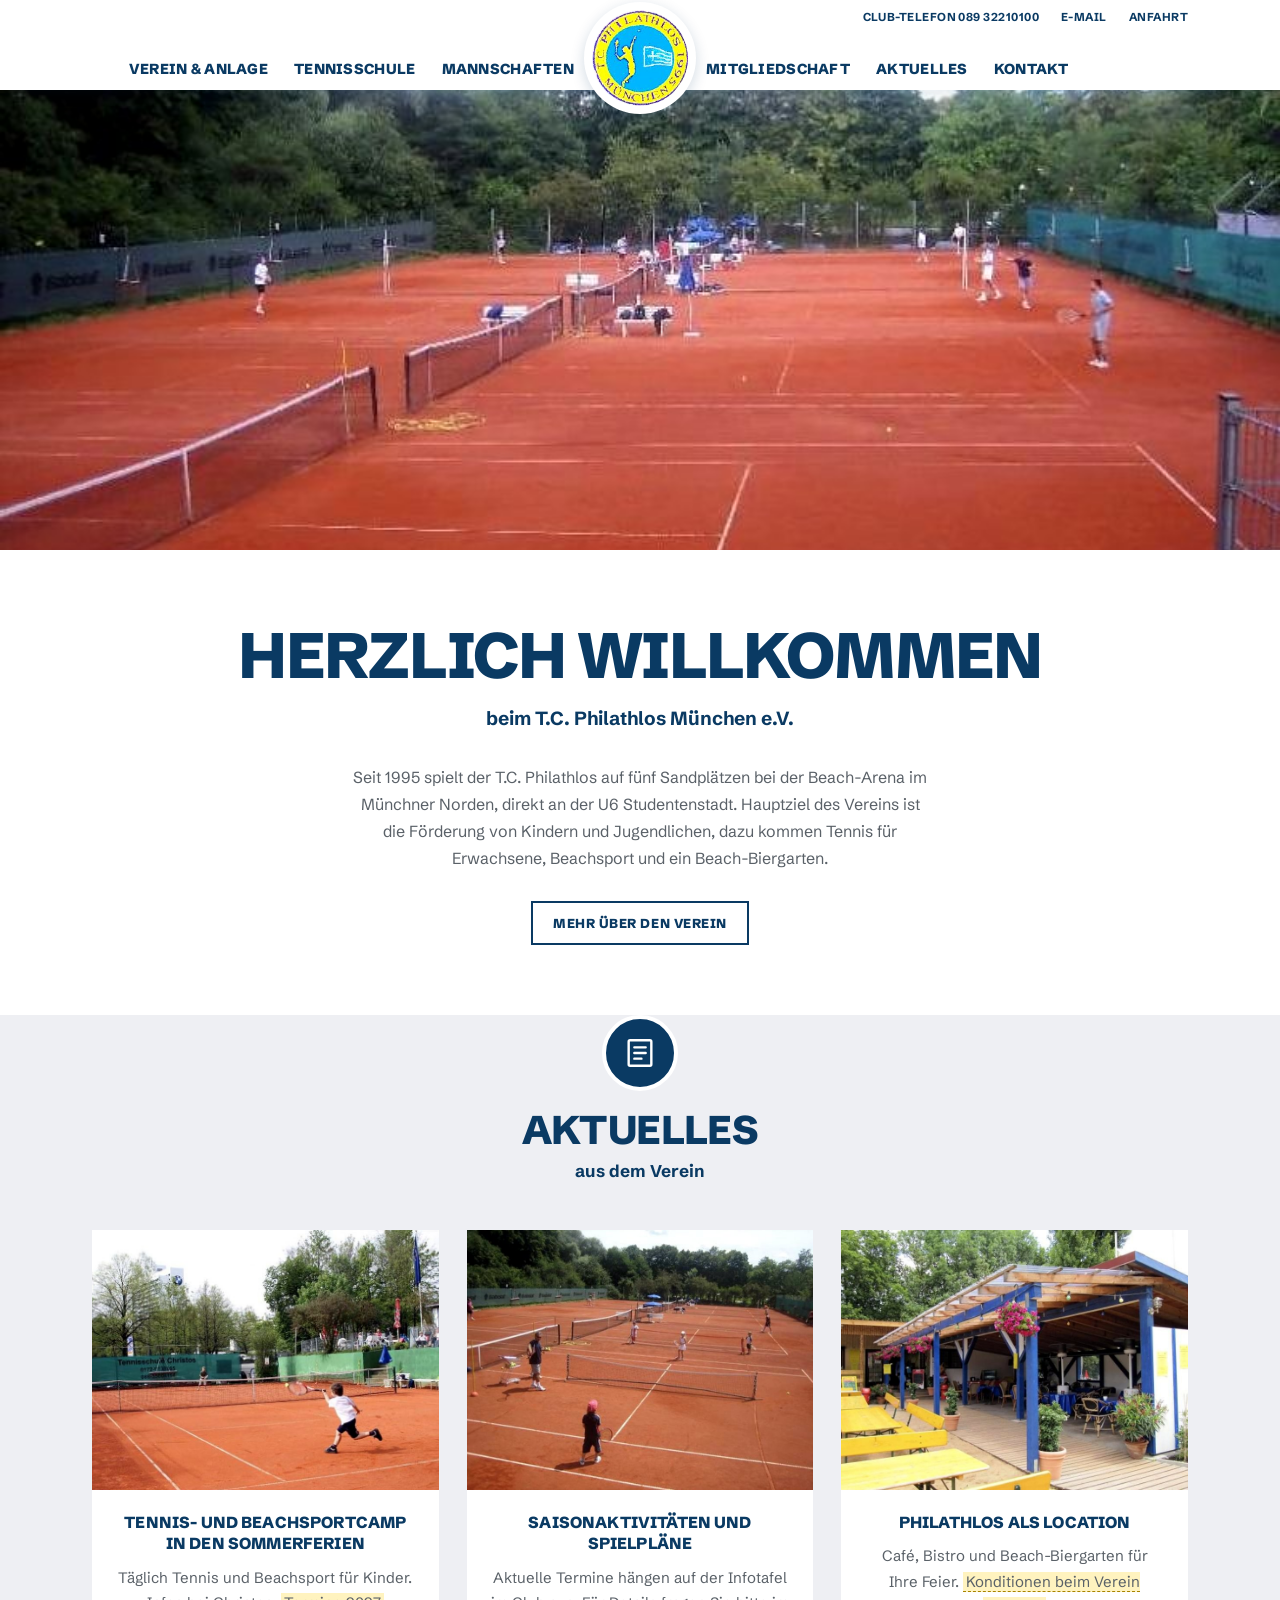
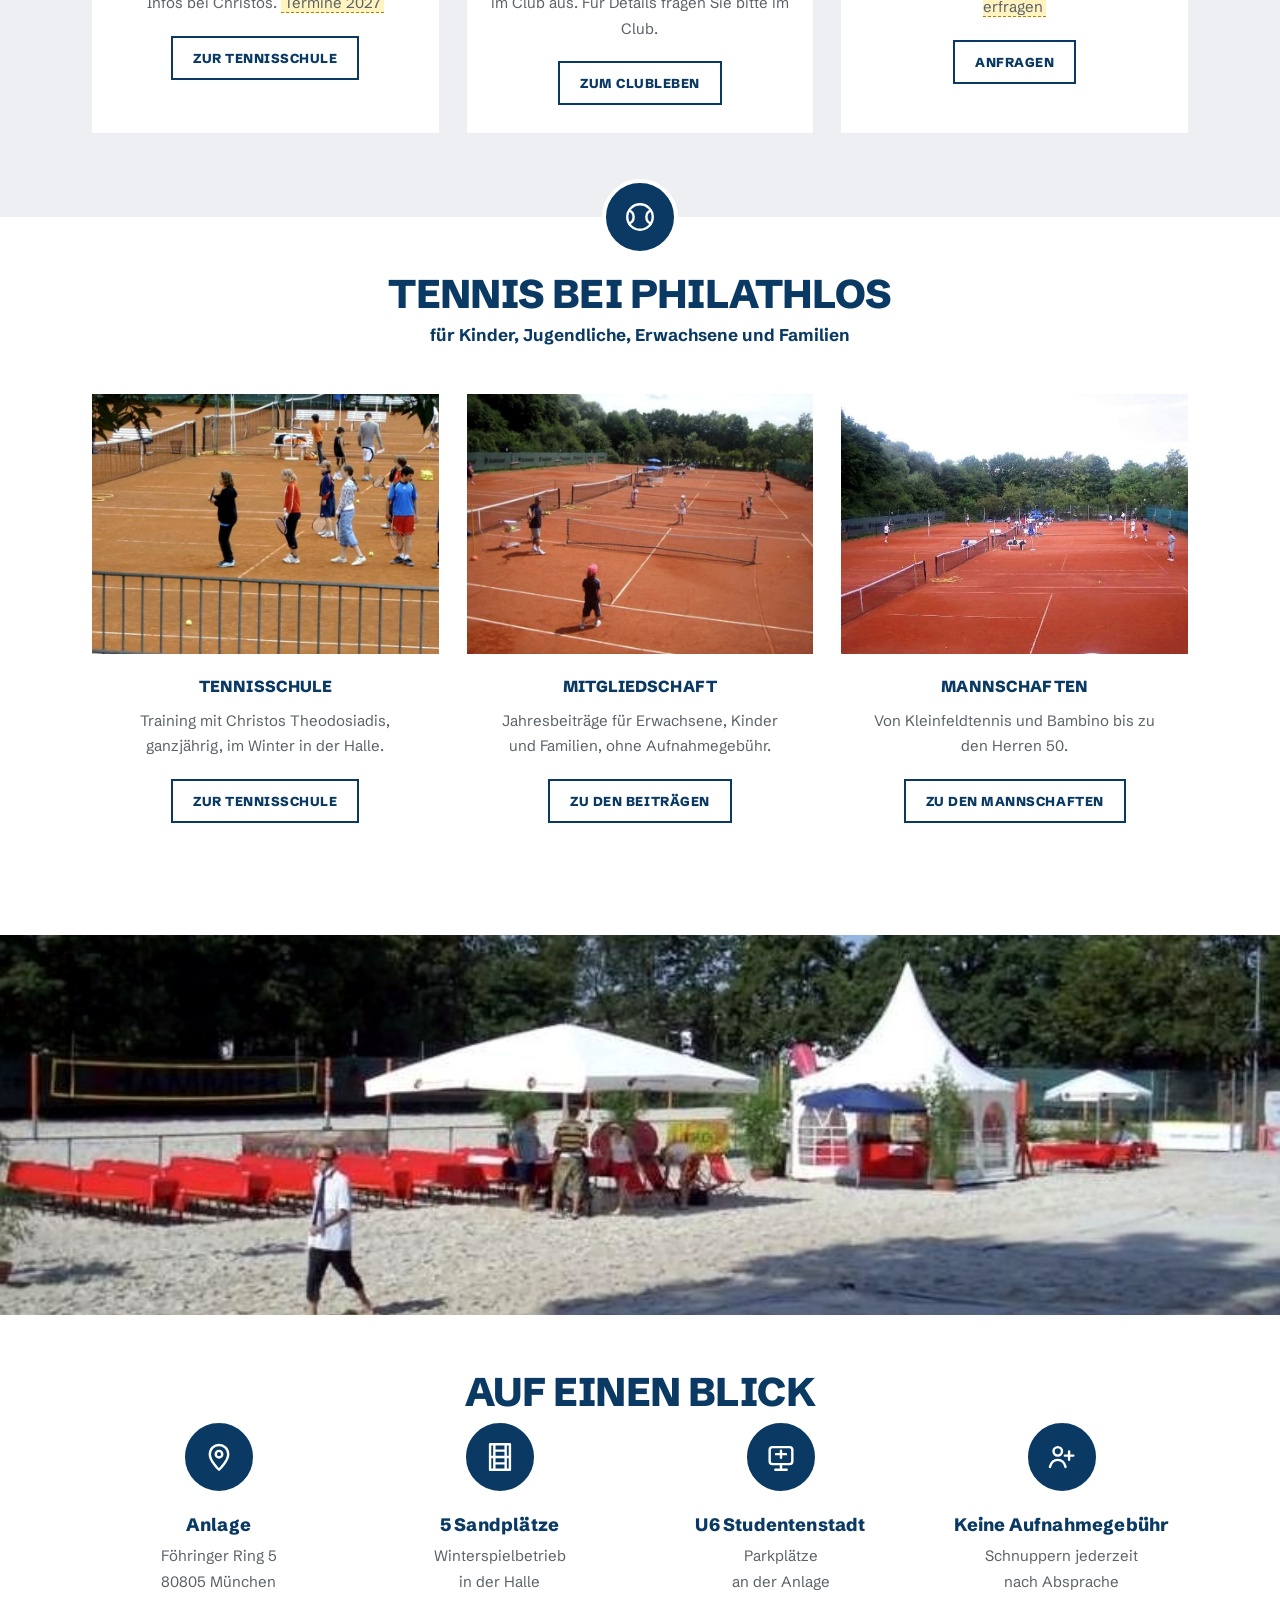
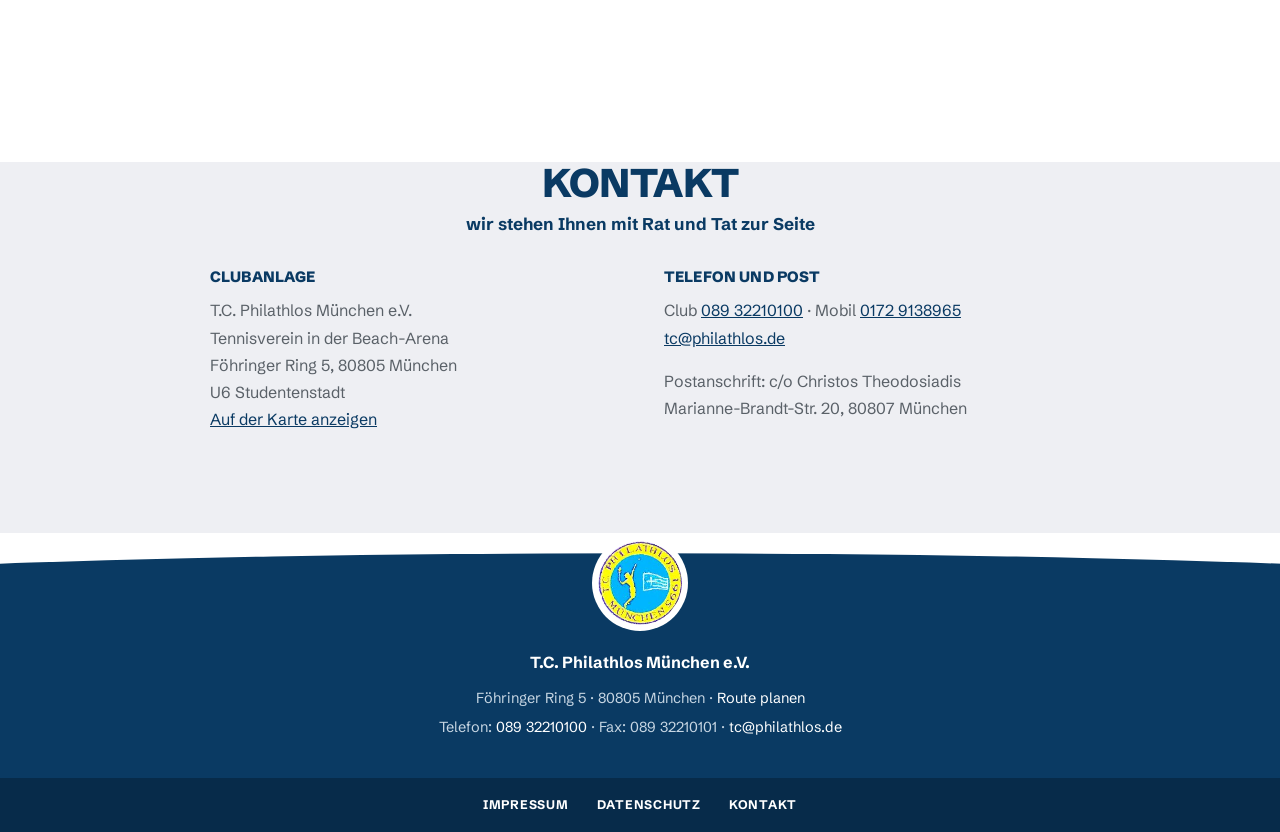
==== commit d734c0e0: "Add files via upload" ====
--- a/index.html
+++ b/index.html
@@ -1,187 +1,201 @@
-<!DOCTYPE html>
+<!doctype html>
 <html lang="de">
 <head>
 <meta charset="utf-8">
-<meta name="viewport" content="width=device-width, initial-scale=1">
-<title>T.C. Philathlos München e.V. · Tennisverein in der Beach-Arena</title>
-<meta name="description" content="Tennisverein in der Beach-Arena München: fünf Sandplätze, Beachsport, Tennisschule, Bistro und Beachbiergarten. Keine Aufnahmegebühr. U6 Studentenstadt.">
-<meta name="theme-color" content="#1b3f94">
-<meta property="og:type" content="website">
-<meta property="og:locale" content="de_DE">
-<meta property="og:site_name" content="T.C. Philathlos München e.V.">
-<meta property="og:title" content="T.C. Philathlos München e.V. · Tennisverein in der Beach-Arena">
-<meta property="og:description" content="Tennisverein in der Beach-Arena München: fünf Sandplätze, Beachsport, Tennisschule, Bistro und Beachbiergarten. Keine Aufnahmegebühr. U6 Studentenstadt.">
-<meta property="og:image" content="img/hero-sandplatz.jpg">
-<link rel="icon" href="img/wappen.svg" type="image/svg+xml">
-<link rel="preload" href="assets/fonts/barlow-400.woff2" as="font" type="font/woff2" crossorigin>
-<link rel="preload" href="assets/fonts/barlow-sc-700.woff2" as="font" type="font/woff2" crossorigin>
-<link rel="stylesheet" href="assets/css/style.css">
-<script src="assets/js/main.js" defer></script>
+<meta name="viewport" content="width=device-width,initial-scale=1">
+<title>T.C. Philathlos München e.V. – Tennisverein in der Beach-Arena</title>
+<meta name="description" content="Tennisverein T.C. Philathlos München e.V., gegründet 1995. Fünf Sandplätze am Föhringer Ring 5 bei der Beach-Arena, U6 Studentenstadt. Tennisschule, Beachsport, keine Aufnahmegebühr.">
+<link rel="stylesheet" href="style.css">
 </head>
 <body>
-<a class="skip" href="#inhalt">Zum Inhalt springen</a>
-<header class="kopf">
-  <div class="wrap kopf__innen">
-    <a class="marke" href="index.html" aria-label="T.C. Philathlos München e.V., zur Startseite"><img src="img/wappen.svg" alt="" width="52" height="52"><span class="marke__text"><span class="marke__name">T.C. Philathlos</span><span class="marke__zusatz">Tennisverein München e.V.</span></span></a>
-    <button class="menue-knopf" type="button" aria-expanded="false" aria-controls="hauptnavigation">
-      <span class="menue-knopf__striche" aria-hidden="true"></span><span class="menue-knopf__text">Menü</span>
-    </button>
-    <nav class="nav" id="hauptnavigation" aria-label="Hauptnavigation">
-      <ul><li><a href="index.html" aria-current="page">Start</a></li><li><a href="verein.html">Verein</a></li><li><a href="tennisschule.html">Tennisschule</a></li><li><a href="aktuelles.html">Aktuelles</a></li><li><a href="galerie.html">Galerie</a></li><li><a href="partner.html">Partner</a></li><li><a href="kontakt.html">Kontakt</a></li></ul>
-      <p class="nav__kontakt"><span><span>Christos</span><a href="tel:+491729138965" class="nw">0172 913 89 65</a></span><span><span>Club</span><a href="tel:+498932210100" class="nw">089 32 21 01 00</a></span><span><span>E-Mail</span><a href="mailto:tc@philathlos.de">tc@philathlos.de</a></span><span><span>Anlage</span>Föhringer Ring 5, U6 Studentenstadt</span></p>
-    </nav>
-    <a class="knopf knopf--gelb kopf__tel" href="tel:+491729138965" aria-label="Christos anrufen: 0172 913 89 65"><svg viewBox="0 0 24 24" fill="none" stroke="currentColor" stroke-width="2" stroke-linecap="round" stroke-linejoin="round" aria-hidden="true"><path d="M22 16.9v3a2 2 0 0 1-2.2 2 19.8 19.8 0 0 1-8.6-3.1 19.5 19.5 0 0 1-6-6A19.8 19.8 0 0 1 2.1 4.2 2 2 0 0 1 4.1 2h3a2 2 0 0 1 2 1.7c.1.9.4 1.8.7 2.7a2 2 0 0 1-.5 2.1L8 9.8a16 16 0 0 0 6 6l1.3-1.3a2 2 0 0 1 2.1-.4c.9.3 1.8.6 2.7.7a2 2 0 0 1 1.7 2z"/></svg><span>0172 913 89 65</span></a>
+
+<header class="site-head">
+  <div class="wrap">
+    <div class="util">
+      <a href="tel:+498932210100">Club-Telefon 089 32210100</a>
+      <a href="mailto:tc@philathlos.de">E-Mail</a>
+      <a href="index.html#kontakt">Anfahrt</a>
+    </div>
+    <div class="bar">
+      <div class="navs">
+        <nav class="nav l" aria-label="Hauptnavigation links">
+          <a href="verein.html">Verein &amp; Anlage</a>
+          <a href="tennisschule.html">Tennisschule</a>
+          <a href="mannschaften.html">Mannschaften</a>
+        </nav>
+        <nav class="nav r" aria-label="Hauptnavigation rechts">
+          <a href="mitgliedschaft.html">Mitgliedschaft</a>
+          <a href="index.html#aktuelles">Aktuelles</a>
+          <a href="index.html#kontakt">Kontakt</a>
+        </nav>
+      </div>
+      <a class="badge" href="index.html" aria-label="T.C. Philathlos München – Startseite">
+        <img src="img/logo.jpg" width="160" height="158" alt="Logo T.C. Philathlos München">
+      </a>
+      <button class="menu" aria-expanded="false">Menü</button>
+    </div>
   </div>
 </header>
-<main id="inhalt">
-
-<section class="buehne" aria-labelledby="titel">
-  <div class="wrap">
-    <div class="buehne__raster">
-      <div class="buehne__inhalt buehne__bild--gross">
-        <figure class="buehne__bild" style="height:100%"><img src="img/hero-sandplatz.jpg" alt="Spielbetrieb auf den Sandplätzen des T.C. Philathlos" fetchpriority="high" style="object-position:50% 75%"></figure>
-        <div class="buehne__titel">
-          <h1 id="titel">T.C. Philathlos München</h1>
-          <p>Tennisverein in der Beach-Arena, gegründet 1995. Fünf Sandplätze, Beachsport und Biergarten an der U6 Studentenstadt.</p>
-        </div>
-      </div>
-      <figure class="buehne__bild"><img src="img/bistro-terrasse.jpg" alt="Die Terrasse des Bistros"><figcaption>Bistro &amp; Terrasse</figcaption></figure>
-      <figure class="buehne__bild"><img src="img/galerie/beach-02.jpg" alt="Spiel auf den Beachfeldern"><figcaption>Beachfelder</figcaption></figure>
-    </div>
-    <ul class="schnell">
-      <li><a href="verein.html#beitraege"><strong>Mitglied werden</strong><span>Keine Aufnahmegebühr</span></a></li>
-      <li><a href="tennisschule.html"><strong>Tennisschule</strong><span>Kurse für jedes Alter</span></a></li>
-      <li><a href="kontakt.html#anfahrt"><strong>Anfahrt</strong><span>U6 Studentenstadt</span></a></li>
-      <li><a href="tel:+491729138965"><strong>Anrufen</strong><span>Christos 0172 913 89 65</span></a></li>
-    </ul>
-  </div>
-</section>
-
-<section class="abschnitt" aria-labelledby="verein-titel">
-  <div class="wrap mit-leiste">
-    <div class="verein-text">
-      <span class="kicker">Unser Verein</span>
-      <h2 id="verein-titel">Tennis macht Spaß. Jung und Alt.</h2>
-      <p class="lead">Tennis trainiert den ganzen Körper und ist damit eine der gesündesten Nebensachen der Welt. Am meisten Freude macht es im Verein, mit der ganzen Familie.</p>
-      <p>Schnuppern Sie rein in unseren Verein: mit viel Vergnügen, mit Sport und Geselligkeit und ohne Aufnahmegebühr. Rufen Sie uns an. Für talentierte Kinder bieten wir verschiedene Fördermaßnahmen an.</p>
-      <div class="sportarten">
-        <h3>Sieben Sportarten für unsere Mitglieder</h3>
-        <ul><li><span>Tennis</span><small>5 Sandplätze</small></li><li><span>Beachtennis</span><small>neu</small></li><li><span>Beachvolleyball</span></li><li><span>Beachbadminton</span></li><li><span>Beachsoccer</span></li><li><span>Speedminton</span></li><li><span>Tischtennis</span></li></ul>
-        <p>Philathlos ist der einzige Tennisverein in München, der seinen Mitgliedern so viele Beachsportarten anbietet.</p>
-      </div>
-      <p style="margin-top:1.25rem"><a class="mehr" href="verein.html">Mehr über den Verein</a></p>
-    </div>
-    <aside>
-      <section class="infokasten" aria-labelledby="blick">
-  <h2 id="blick">Auf einen Blick</h2>
-  <dl>
-    <div><dt>Gegründet</dt><dd>1995</dd></div>
-    <div><dt>Mitglieder</dt><dd>296, davon 156 Kinder und Jugendliche</dd></div>
-    <div><dt>Anlage</dt><dd>5 Sandplätze, Beachfelder, Bistro mit Biergarten</dd></div>
-    <div><dt>Aufnahme&shy;gebühr</dt><dd>keine</dd></div>
-    <div><dt>Adresse</dt><dd>Föhringer Ring 5<br>80805 München</dd></div>
-    <div><dt>U-Bahn</dt><dd>U6 Studentenstadt</dd></div>
-    <div><dt>Club</dt><dd><a href="tel:+498932210100" class="nw">089 32 21 01 00</a></dd></div>
-  </dl>
-  <div class="knoepfe"><a class="knopf knopf--blau" href="verein.html#beitraege">Beitragsordnung</a></div>
-</section>
-      <section class="infokasten infokasten--gelb" aria-labelledby="schnupper">
-  <h2 id="schnupper">Einfach mal schnuppern</h2>
-  <p>Mit viel Vergnügen und ohne Aufnahmegebühr. Rufen Sie uns an, wir zeigen Ihnen die Anlage.</p>
-  <div class="knoepfe"><a class="knopf knopf--blau" href="tel:+491729138965"><svg viewBox="0 0 24 24" fill="none" stroke="currentColor" stroke-width="2" stroke-linecap="round" stroke-linejoin="round" aria-hidden="true"><path d="M22 16.9v3a2 2 0 0 1-2.2 2 19.8 19.8 0 0 1-8.6-3.1 19.5 19.5 0 0 1-6-6A19.8 19.8 0 0 1 2.1 4.2 2 2 0 0 1 4.1 2h3a2 2 0 0 1 2 1.7c.1.9.4 1.8.7 2.7a2 2 0 0 1-.5 2.1L8 9.8a16 16 0 0 0 6 6l1.3-1.3a2 2 0 0 1 2.1-.4c.9.3 1.8.6 2.7.7a2 2 0 0 1 1.7 2z"/></svg> 0172 913 89 65</a></div>
-</section>
-    </aside>
-  </div>
-</section>
-
-<section class="abschnitt abschnitt--hell" aria-labelledby="news-titel">
-  <div class="wrap">
-    <div class="abschnitt__kopf"><h2 id="news-titel">Aktuelles</h2><a class="mehr" href="aktuelles.html">Alle Meldungen</a></div>
-    <ul class="meldungen">
-      <li class="meldung"><div class="meldung__bild"><img src="img/galerie/anlage-04.jpg" alt="Training am Netz" loading="lazy"></div><div class="meldung__text"><span class="etikett">Saison</span><h3>Endlich kann die Saison starten</h3><p>Aktivitäten- und Spielpläne hängen im Club aus. Für Details bitte im Club fragen.</p></div></li>
-      <li class="meldung"><div class="meldung__bild"><img src="img/galerie/events-01.jpg" alt="Kindertraining auf den Sandplätzen" loading="lazy"></div><div class="meldung__text"><span class="etikett">Sommerferien</span><h3>Tennis- und Beachsportcamps</h3><p>Täglich während der Sommerferien. Informationen bei Christos.</p></div></li>
-      <li class="meldung"><div class="meldung__bild"><img src="img/galerie/machmit-02.jpg" alt="Beachvolleyball beim Projekt „Mach mit“" loading="lazy"></div><div class="meldung__text"><span class="etikett">Projekt</span><h3>Mach mit… Spiel in der Beacharena!</h3><p>Unser Projekt mit dem Sportamt München. <a href="galerie.html#machmit">Fotos ansehen</a></p></div></li>
-      <li class="meldung"><div class="meldung__bild"><img src="img/galerie/anlage-06.jpg" alt="Beachbiergarten im Abendlicht" loading="lazy"></div><div class="meldung__text"><span class="etikett">Club</span><h3>Philathlos als Location</h3><p>Super nette Atmosphäre: Bilder der Club-Location in der <a href="galerie.html#anlage">Galerie</a>.</p></div></li>
-    </ul>
-  </div>
-</section>
-
-<section class="abschnitt" aria-labelledby="angebot-titel">
-  <div class="wrap">
-    <div class="abschnitt__kopf"><h2 id="angebot-titel">Unser Angebot</h2></div>
-    <article class="block">
-      <figure class="block__bild"><img src="img/tennisschule-platz.jpg" alt="Jugendspieler auf dem Platz der Tennisschule Christos" loading="lazy" style="object-position:60% 50%"></figure>
-      <div class="block__text">
-        <span class="kicker">Tennisschule bei Philathlos</span>
-        <h2>Unterricht direkt auf unserer Anlage</h2>
-        <p>Christos Theodosiadis, Diplom-Tennistrainer DSB/DTB und Diplom-Sportlehrer, leitet die Tennisschule. Die Kurse laufen ganzjährig, im Winter in der Halle.</p>
-        <ul><li>Kindergartentennis, Kinder- und Jugendtraining</li><li>Einzel- und Gruppenunterricht für Erwachsene</li><li>Tenniskurse für Senioren, Angebote für Familien und Firmen</li></ul>
-        <a class="knopf knopf--blau" href="tennisschule.html">Zum Kursprogramm</a>
-      </div>
-    </article>
-    <article class="block block--rechts">
-      <figure class="block__bild"><img src="img/machmit-tennis.jpg" alt="Kinder beim Tennis im Projekt „Mach mit… Spiel in der Beacharena!“" loading="lazy"></figure>
-      <div class="block__text">
-        <span class="kicker">Kinder und Jugendliche</span>
-        <h2>Bewegung, Sport und Vereinsleben</h2>
-        <p>Unser Ziel ist es, Kinder, Jugendliche und ihre Eltern für Bewegung und Sport zu begeistern und ihr Interesse am Vereinssport zu wecken.</p>
-        <p>Mit dem Projekt „Mach mit… Spiel in der Beacharena!“ in Kooperation mit dem Sportamt München konnten Kinder und ihre Eltern kostenlos Tennis lernen.</p>
-        <p style="margin-top:1.1rem"><a class="mehr" href="galerie.html#machmit">Fotos vom Projekt</a></p>
-      </div>
-    </article>
-    <div class="doppel">
-      <a class="kachel" href="galerie.html#beach"><img src="img/beach-palmen.jpg" alt="Palmen an den Beachfeldern" loading="lazy"><span class="kachel__text"><h3>Beachsport</h3><p>Beachtennis, Beachvolleyball, Beachbadminton und Beachsoccer</p></span></a>
-      <a class="kachel" href="galerie.html#anlage"><img src="img/biergarten.jpg" alt="Der Beachbiergarten vor dem Bistro" loading="lazy"><span class="kachel__text"><h3>Café, Bistro und Beachbiergarten</h3><p>Macht das Clubleben noch attraktiver und bringt unsere Gäste näher an den Urlaub</p></span></a>
-    </div>
-  </div>
-</section>
-
-<section class="abschnitt abschnitt--hell" aria-labelledby="galerie-titel">
-  <div class="wrap">
-    <div class="abschnitt__kopf"><h2 id="galerie-titel">Aus der Galerie</h2><a class="mehr" href="galerie.html">Alle Fotos</a></div>
-    <div class="streifen"><a href="galerie.html"><img src="img/galerie/anlage-04.jpg" alt="" loading="lazy"></a><a href="galerie.html"><img src="img/galerie/sommerfest-03.jpg" alt="" loading="lazy"></a><a href="galerie.html"><img src="img/galerie/beach-01.jpg" alt="" loading="lazy"></a><a href="galerie.html"><img src="img/galerie/events-04.jpg" alt="" loading="lazy"></a><a href="galerie.html"><img src="img/galerie/anlage-06.jpg" alt="" loading="lazy"></a><a href="galerie.html"><img src="img/galerie/machmit-02.jpg" alt="" loading="lazy"></a></div>
-  </div>
-</section>
-
-<section class="abschnitt" aria-labelledby="partner-titel" >
-  <div class="wrap">
-    <div class="abschnitt__kopf"><h2 id="partner-titel">Unsere Partner</h2><a class="mehr" href="partner.html">Alle Partner</a></div>
-    <ul class="partnerleiste">
-      <li><a href="http://www.beacharena.com/" target="_blank" rel="noopener"><strong>Beach-Arena München</strong><span>Unsere Anlage</span></a></li>
-      <li><a href="http://www.rsc-tennis.de/" target="_blank" rel="noopener"><strong>Tennisschule Christos</strong><span>Training und Kurse</span></a></li>
-      <li><a href="https://www.babolat.com/" target="_blank" rel="noopener"><strong>Babolat</strong><span>Tennisausrüstung</span></a></li>
-      <li><a href="http://www.dbtv.info/" target="_blank" rel="noopener"><strong>DBTV</strong><span>Beachtennis</span></a></li>
-      <li><a href="http://my-campus-berlin.com/" target="_blank" rel="noopener"><strong>My Campus Berlin</strong><span>Partner</span></a></li>
-    </ul>
-  </div>
-</section>
-
+
+<main>
+<div class="hero">
+  <img src="img/hero-sandplatz.jpg" width="798" height="478" alt="Sandplätze des T.C. Philathlos an der Beach-Arena München">
+</div>
+
+<section class="intro center" id="willkommen">
+  <div class="wrap">
+    <h1>Herzlich willkommen</h1>
+    <p class="lead">beim T.C. Philathlos München e.V.</p>
+    <div class="narrow">
+      <p>Seit 1995 spielt der T.C. Philathlos auf fünf Sandplätzen bei der Beach-Arena im Münchner Norden, direkt an der U6 Studentenstadt. Hauptziel des Vereins ist die Förderung von Kindern und Jugendlichen, dazu kommen Tennis für Erwachsene, Beachsport und ein Beach-Biergarten.</p>
+      <p style="margin-top:28px"><a class="btn-o" href="verein.html">Mehr über den Verein</a></p>
+    </div>
+  </div>
+</section>
+
+<section class="sec grey" id="aktuelles">
+  <div class="wrap">
+    <div class="sec-head">
+      <div class="icon"><svg viewBox="0 0 24 24"><rect x="4" y="3" width="16" height="18" rx="1"/><path d="M8 8h8M8 12h8M8 16h5"/></svg></div>
+      <h2>Aktuelles</h2>
+      <p class="sub">aus dem Verein</p>
+    </div>
+    <div class="teasers">
+      <article class="teaser">
+        <img src="img/tennisschule-platz.jpg" width="798" height="530" alt="Jugendspieler auf dem Sandplatz" loading="lazy">
+        <div>
+          <h3>Tennis- und Beachsportcamp in den Sommerferien</h3>
+          <p>Täglich Tennis und Beachsport für Kinder. Infos bei Christos. <span class="ph">Termine 2027</span></p>
+          <a class="btn-o" href="tennisschule.html">Zur Tennisschule</a>
+        </div>
+      </article>
+      <article class="teaser">
+        <img src="img/saison-plaetze.jpg" width="798" height="598" alt="Sandplätze des Vereins" loading="lazy">
+        <div>
+          <h3>Saison&shy;aktivitäten und Spielpläne</h3>
+          <p>Aktuelle Termine hängen auf der Infotafel im Club aus. Für Details fragen Sie bitte im Club.</p>
+          <a class="btn-o" href="verein.html#clubleben">Zum Clubleben</a>
+        </div>
+      </article>
+      <article class="teaser">
+        <img src="img/bistro-terrasse.jpg" width="798" height="598" alt="Terrasse am Clubhaus" loading="lazy">
+        <div>
+          <h3>Philathlos als Location</h3>
+          <p>Café, Bistro und Beach-Biergarten für Ihre Feier. <span class="ph">Konditionen beim Verein erfragen</span></p>
+          <a class="btn-o" href="#kontakt">Anfragen</a>
+        </div>
+      </article>
+    </div>
+  </div>
+</section>
+
+<section class="sec" id="bereiche">
+  <div class="wrap">
+    <div class="sec-head">
+      <div class="icon"><svg viewBox="0 0 24 24"><circle cx="12" cy="12" r="9"/><path d="M4.5 7.5c4 1.5 4 7.5 0 9M19.5 7.5c-4 1.5-4 7.5 0 9"/></svg></div>
+      <h2>Tennis bei Philathlos</h2>
+      <p class="sub">für Kinder, Jugendliche, Erwachsene und Familien</p>
+    </div>
+    <div class="teasers">
+      <article class="teaser">
+        <img src="img/anlage-training.jpg" width="798" height="598" alt="Training auf der Anlage" loading="lazy">
+        <div>
+          <h3>Tennisschule</h3>
+          <p>Training mit Christos Theodosiadis, ganzjährig, im Winter in der Halle.</p>
+          <a class="btn-o" href="tennisschule.html">Zur Tennisschule</a>
+        </div>
+      </article>
+      <article class="teaser">
+        <img src="img/saison-plaetze.jpg" width="798" height="598" alt="Sandplätze des Vereins" loading="lazy">
+        <div>
+          <h3>Mitgliedschaft</h3>
+          <p>Jahresbeiträge für Erwachsene, Kinder und Familien, ohne Aufnahmegebühr.</p>
+          <a class="btn-o" href="mitgliedschaft.html">Zu den Beiträgen</a>
+        </div>
+      </article>
+      <article class="teaser">
+        <img src="img/hero-sandplatz.jpg" width="798" height="478" alt="Spielbetrieb auf den Sandplätzen" loading="lazy">
+        <div>
+          <h3>Mannschaften</h3>
+          <p>Von Kleinfeldtennis und Bambino bis zu den Herren 50.</p>
+          <a class="btn-o" href="mannschaften.html">Zu den Mannschaften</a>
+        </div>
+      </article>
+    </div>
+  </div>
+</section>
+<div class="glance-img" id="anfahrt">
+  <img src="img/beach-arena.jpg" width="798" height="598" alt="Beach-Arena neben der Tennisanlage" loading="lazy">
+</div>
+<section class="sec">
+  <div class="wrap">
+    <div class="sec-head" style="margin-top:56px">
+      <h2>Auf einen Blick</h2>
+    </div>
+    <div class="glance">
+      <div>
+        <div class="icon"><svg viewBox="0 0 24 24"><path d="M12 21s-6.5-6.2-6.5-11a6.5 6.5 0 0 1 13 0c0 4.8-6.5 11-6.5 11z"/><circle cx="12" cy="10" r="2.3"/></svg></div>
+        <h3>Anlage</h3><p>Föhringer Ring 5<br>80805 München</p>
+      </div>
+      <div>
+        <div class="icon"><svg viewBox="0 0 24 24"><rect x="5" y="3" width="14" height="18"/><path d="M5 12h14M8 3v18M16 3v18M8 7.5h8M8 16.5h8"/></svg></div>
+        <h3>5 Sandplätze</h3><p>Winterspielbetrieb<br>in der Halle</p>
+      </div>
+      <div>
+        <div class="icon"><svg viewBox="0 0 24 24"><rect x="4" y="5" width="16" height="12" rx="2"/><path d="M8 21h8M12 17v4M8.5 10h7M12 7.5v5"/></svg></div>
+        <h3>U6 Studentenstadt</h3><p>Parkplätze<br>an der Anlage</p>
+      </div>
+      <div>
+        <div class="icon"><svg viewBox="0 0 24 24"><circle cx="9" cy="8" r="3"/><path d="M3.5 19c.8-3.2 3-5 5.5-5s4.7 1.8 5.5 5"/><path d="M17 8v6M14 11h6"/></svg></div>
+        <h3>Keine Aufnahmegebühr</h3><p>Schnuppern jederzeit<br>nach Absprache</p>
+      </div>
+    </div>
+  </div>
+</section>
+
+<section class="sec grey" id="kontakt">
+  <div class="wrap">
+    <div class="sec-head" style="margin-top:84px;margin-bottom:28px">
+      <h2>Kontakt</h2>
+      <p class="sub">wir stehen Ihnen mit Rat und Tat zur Seite</p>
+    </div>
+    <div class="events">
+      <div>
+        <h3>Clubanlage</h3>
+        <p>T.C. Philathlos München e.V.<br>Tennisverein in der Beach-Arena<br>Föhringer Ring 5, 80805 München<br>U6 Studentenstadt<br><a href="https://www.openstreetmap.org/search?query=F%C3%B6hringer%20Ring%205%2C%2080805%20M%C3%BCnchen" rel="noopener">Auf der Karte anzeigen</a></p>
+      </div>
+      <div>
+        <h3>Telefon und Post</h3>
+        <p>Club <a href="tel:+498932210100">089 32210100</a> · Mobil <a href="tel:+491729138965">0172 9138965</a><br><a href="mailto:tc@philathlos.de">tc@philathlos.de</a></p>
+        <p>Postanschrift: c/o Christos Theodosiadis<br>Marianne-Brandt-Str. 20, 80807 München</p>
+      </div>
+    </div>
+  </div>
+</section>
 </main>
-<footer class="fuss">
-  <div class="wrap">
-    <div class="fuss__raster">
-      <div>
-        <a class="marke" href="index.html" aria-label="Zur Startseite"><img src="img/wappen.svg" alt="" width="64" height="64"><span class="marke__text"><span class="marke__name">T.C. Philathlos</span><span class="marke__zusatz">Tennisverein München e.V.</span></span></a>
-        <address>Tennisanlage in der Beach-Arena<br>Föhringer Ring 5, 80805 München<br>U6 Studentenstadt</address>
-      </div>
-      <div>
-        <h2>Kontakt</h2>
-        <ul><li>Christos <a href="tel:+491729138965" class="nw">0172 913 89 65</a></li><li>Club <a href="tel:+498932210100" class="nw">089 32 21 01 00</a></li><li>Fax 089 32 21 01 01</li><li><a href="mailto:tc@philathlos.de">tc@philathlos.de</a></li></ul>
-      </div>
-      <div>
-        <h2>Verein</h2>
-        <ul><li><a href="verein.html">Wir über uns</a></li><li><a href="verein.html#beitraege">Beitragsordnung</a></li><li><a href="verein.html#mannschaften">Mannschaften</a></li><li><a href="tennisschule.html">Tennisschule</a></li></ul>
-      </div>
-      <div>
-        <h2>Service</h2>
-        <ul><li><a href="aktuelles.html">Aktuelles</a></li><li><a href="galerie.html">Galerie</a></li><li><a href="partner.html">Partner</a></li><li><a href="kontakt.html#anfahrt">Anfahrt</a></li></ul>
-      </div>
-    </div>
-    <div class="fuss__unten">
-      <span>© <span data-jahr>2026</span> T.C. Philathlos München e.V. · <a href="impressum.html">Impressum</a> · <a href="datenschutz.html">Datenschutz</a></span>
-      <span>BLSV 13425 · BTV 01115 · DTB 2611</span>
-    </div>
+
+<footer>
+  <div class="main">
+    <div class="foot-logo"><img src="img/logo.jpg" width="160" height="158" alt=""></div>
+    <div class="wrap">
+      <b>T.C. Philathlos München e.V.</b>
+      <p>Föhringer Ring 5 · 80805 München · <a href="https://www.openstreetmap.org/search?query=F%C3%B6hringer%20Ring%205%2C%2080805%20M%C3%BCnchen" rel="noopener">Route planen</a></p>
+      <p>Telefon: <a href="tel:+498932210100">089 32210100</a> · Fax: 089 32210101 · <a href="mailto:tc@philathlos.de">tc@philathlos.de</a></p>
+    </div>
+  </div>
+  <div class="foot-links">
+    <a href="impressum.html">Impressum</a><a href="datenschutz.html">Datenschutz</a><a href="index.html#kontakt">Kontakt</a>
   </div>
 </footer>
+
+<script>
+(function(){var h=document.querySelector('.site-head'),b=h.querySelector('.menu');
+b.addEventListener('click',function(){var o=h.classList.toggle('open');b.setAttribute('aria-expanded',o);b.textContent=o?'Schließen':'Menü'});
+h.querySelectorAll('.nav a').forEach(function(a){a.addEventListener('click',function(){h.classList.remove('open');b.setAttribute('aria-expanded','false');b.textContent='Menü'})});
+var links=[].slice.call(h.querySelectorAll('.nav a[href^="#"]'));
+if('IntersectionObserver' in window){var io=new IntersectionObserver(function(es){es.forEach(function(e){if(e.isIntersecting){links.forEach(function(l){l.setAttribute('aria-current',l.getAttribute('href')==='#'+e.target.id?'true':'false')})}})},{rootMargin:'-45% 0px -50% 0px'});
+links.forEach(function(l){var s=document.querySelector(l.getAttribute('href'));if(s)io.observe(s)})}
+})();
+</script>
 </body>
 </html>
--- a/style.css
+++ b/style.css
@@ -0,0 +1,196 @@
+@font-face{font-family:"Schibsted";src:url(fonts/schibsted-grotesk-400.woff2) format("woff2");font-weight:400;font-display:swap}
+@font-face{font-family:"Schibsted";src:url(fonts/schibsted-grotesk-500.woff2) format("woff2");font-weight:500;font-display:swap}
+@font-face{font-family:"Schibsted";src:url(fonts/schibsted-grotesk-700.woff2) format("woff2");font-weight:700;font-display:swap}
+@font-face{font-family:"Schibsted";src:url(fonts/schibsted-grotesk-800.woff2) format("woff2");font-weight:800;font-display:swap}
+
+/* Vereinsfarben nach Logo: Blau + Gelb */
+:root{
+  --navy:#0a3a63;
+  --navy-d:#072b4a;
+  --sky:#0094d4;
+  --yellow:#f4cc12;
+  --text:#5a6168;
+  --grey:#eeeff3;
+  --line:#d9dde3;
+  --wrap:1160px;
+  --pad:clamp(20px,3vw,32px);
+}
+*,*::before,*::after{box-sizing:border-box}
+html{-webkit-text-size-adjust:100%;scroll-behavior:smooth;scroll-padding-top:110px}
+body{margin:0;background:#fff;color:var(--text);font:400 16px/1.7 "Schibsted",Arial,sans-serif;overflow-x:hidden}
+img{display:block;max-width:100%;height:auto}
+a{color:var(--navy)}
+h1,h2,h3{color:var(--navy);text-transform:uppercase;font-weight:800;margin:0}
+h1{font-size:clamp(2rem,5vw,4rem);line-height:1.05;letter-spacing:-.02em}
+h2{font-size:clamp(1.75rem,3.4vw,2.5rem);line-height:1.05;letter-spacing:-.015em}
+h3{font-size:1rem;line-height:1.35;letter-spacing:.01em}
+p{margin:0 0 1em}
+.wrap{max-width:var(--wrap);margin:0 auto;padding:0 var(--pad)}
+.center{text-align:center}
+:focus-visible{outline:2px solid var(--sky);outline-offset:2px}
+.ph{background:#fff3bf;border-bottom:1px dashed #a88400;padding:0 .2em}
+
+/* Kopf: Logo mittig, Navigation links und rechts */
+.site-head{position:sticky;top:0;z-index:30;background:rgba(255,255,255,.72);-webkit-backdrop-filter:blur(20px) saturate(180%);backdrop-filter:blur(20px) saturate(180%);box-shadow:0 6px 18px -8px rgba(10,58,99,.18)}
+.util{display:flex;justify-content:flex-end;gap:22px;font-size:11.5px;font-weight:700;text-transform:uppercase;letter-spacing:.04em;padding-top:8px}
+.util a{color:var(--navy);text-decoration:none}
+.util a:hover{color:var(--sky)}
+.bar{display:grid;grid-template-columns:1fr 132px 1fr;align-items:center;height:62px}
+.navs{display:contents}
+.nav{display:flex;gap:26px}
+.nav.l{justify-content:flex-end}
+.nav a{color:var(--navy);text-decoration:none;font-size:14.5px;font-weight:800;text-transform:uppercase;letter-spacing:.02em;padding:6px 0;border-bottom:2px solid transparent}
+.nav a:hover{border-bottom-color:rgba(244,204,18,.6)}
+.nav a[aria-current="true"]{border-bottom-color:var(--yellow)}
+.badge{grid-column:2;grid-row:1;justify-self:center;align-self:start;margin-top:-26px;width:112px;height:112px;border-radius:50%;background:#fff;box-shadow:0 4px 14px rgba(10,58,99,.18);display:flex;align-items:center;justify-content:center;position:relative}
+.badge img{width:96px;height:96px;border-radius:50%}
+.nav.l{grid-column:1;grid-row:1}
+.nav.r{grid-column:3;grid-row:1}
+.menu{display:none}
+
+/* Titelbild */
+.hero img{width:100%;height:clamp(260px,36vw,500px);object-fit:cover;object-position:center 70%}
+
+/* Begrüßung */
+.intro{padding:72px 0 92px}
+.intro .lead{color:var(--navy);font-size:19px;font-weight:700;margin:12px 0 30px}
+.narrow{max-width:580px;margin:0 auto}
+
+/* Abschnittskopf mit Rundsymbol */
+.sec{padding:0 0 84px}
+.sec.grey{background:var(--grey)}
+.sec-head{text-align:center;margin-bottom:44px}
+.icon{width:76px;height:76px;margin:-38px auto 18px;border-radius:50%;background:var(--navy);display:flex;align-items:center;justify-content:center;border:4px solid #fff;position:relative}
+.icon svg{width:34px;height:34px;stroke:#fff;fill:none;stroke-width:1.7;stroke-linecap:round;stroke-linejoin:round}
+.sec-head .sub{color:var(--navy);font-size:17px;font-weight:700;margin-top:6px}
+.sec-head .note{max-width:580px;margin:14px auto 0}
+
+/* Aktuelles: drei Spalten */
+.teasers{display:grid;grid-template-columns:repeat(3,1fr);gap:28px}
+.teaser{background:#fff;text-align:center;padding-bottom:28px}
+.teaser > div{display:flex;flex-direction:column;align-items:center}
+.teaser img{width:100%;aspect-ratio:4/3;object-fit:cover}
+.teaser h3{padding:22px 22px 10px}
+.teaser p{padding:0 24px;font-size:15px;margin-bottom:20px}
+.btn-o{display:inline-block;border:2px solid var(--navy);color:var(--navy);text-decoration:none;font-weight:800;font-size:13px;letter-spacing:.04em;text-transform:uppercase;padding:9px 20px}
+.btn-o:hover{background:var(--navy);color:#fff}
+.btn,.btn-o,.menu,.badge{transition:transform 100ms ease-out,background-color 150ms ease-out,color 150ms ease-out}
+.btn:active,.btn-o:active,.menu:active,.badge:active{transform:scale(.97)}
+.btn{display:inline-block;background:var(--navy);color:#fff;text-decoration:none;font-weight:800;font-size:13.5px;letter-spacing:.04em;text-transform:uppercase;padding:12px 26px}
+.btn:hover{background:var(--sky)}
+
+/* Tennisschule */
+.school{display:grid;grid-template-columns:1fr 1fr;gap:56px;align-items:start}
+.school img{width:100%;aspect-ratio:4/3;object-fit:cover}
+.school h3{margin:22px 0 8px;font-size:15px}
+.school ul{margin:0;padding-left:1.1em}
+.school li::marker{color:var(--sky)}
+.cols2{display:grid;grid-template-columns:1fr 1fr;gap:0 28px}
+
+/* Auf einen Blick */
+.glance-img img{width:100%;height:clamp(200px,30vw,380px);object-fit:cover}
+.glance{display:grid;grid-template-columns:repeat(4,1fr);gap:28px;text-align:center}
+.glance h3{font-size:18px;margin-bottom:6px;text-transform:none}
+.glance p{font-size:15px;margin:0}
+
+/* Mitgliedschaft */
+table{width:100%;max-width:640px;margin:0 auto;border-collapse:collapse;background:#fff;font-size:15.5px}
+th,td{padding:12px 18px;border-bottom:1px solid var(--line);text-align:left}
+thead th{background:var(--navy);color:#fff;font-size:12.5px;letter-spacing:.06em;text-transform:uppercase}
+td.n,th.n{text-align:right;font-variant-numeric:tabular-nums;white-space:nowrap}
+.teams{text-align:center;margin-top:40px}
+.teams h3{margin-bottom:8px}
+.small{font-size:13.5px}
+
+/* Clubleben */
+.gallery{display:grid;grid-template-columns:repeat(3,1fr);gap:8px;margin-bottom:44px}
+.gallery img{width:100%;aspect-ratio:4/3;object-fit:cover}
+.events{display:grid;grid-template-columns:1fr 1fr;gap:0 48px;max-width:860px;margin:0 auto}
+.events h3{font-size:15px;margin:0 0 10px}
+.events ul{margin:0 0 1em;padding-left:1.1em}
+
+/* Partner */
+.partners{display:flex;flex-wrap:wrap;justify-content:center;gap:16px}
+.partners span{background:var(--grey);min-width:200px;padding:28px 24px;text-align:center;font-weight:800;color:var(--navy);text-transform:uppercase;font-size:14px;letter-spacing:.03em}
+
+/* Fuß */
+footer{background:var(--navy);color:#c7d6e3;text-align:center;position:relative;margin-top:60px}
+footer::before{content:"";position:absolute;left:0;right:0;top:-40px;height:41px;background:var(--navy);clip-path:ellipse(75% 100% at 50% 100%)}
+.foot-logo{width:96px;height:96px;margin:0 auto 18px;transform:translateY(-58px);margin-bottom:-40px;border-radius:50%;background:#fff;padding:6px;position:relative}
+.foot-logo img{width:84px;height:84px;border-radius:50%}
+footer .main{padding-bottom:34px}
+footer b{display:block;color:#fff;font-size:16px;margin-bottom:10px}
+footer p{margin:0 0 .3em;font-size:14.5px}
+footer a{color:#fff;text-decoration:none}
+footer a:hover{color:var(--yellow)}
+.foot-links{background:var(--navy-d);padding:16px 0;font-size:12.5px;font-weight:700;text-transform:uppercase;letter-spacing:.06em}
+.foot-links a{margin:0 14px}
+
+/* Rechtstexte */
+.legal{padding:80px 0}
+.legal .wrap{max-width:820px}
+.legal h1{margin-bottom:28px}
+.legal h2{font-size:18px;margin:30px 0 8px}
+
+@media (max-width:1000px){
+  .util{display:none}
+  .bar{grid-template-columns:1fr auto 1fr;height:76px}
+  .nav{display:none}
+  .badge{margin-top:0;width:84px;height:84px;box-shadow:0 3px 10px rgba(10,58,99,.15);align-self:start;margin-top:10px}
+  .badge img{width:74px;height:74px}
+  .menu{display:block;grid-column:3;grid-row:1;justify-self:end;background:none;border:2px solid var(--navy);color:var(--navy);font:800 12px "Schibsted",Arial,sans-serif;letter-spacing:.06em;text-transform:uppercase;padding:8px 12px;cursor:pointer}
+  .bar{position:relative}
+  .navs{display:block;position:absolute;left:calc(-1 * var(--pad));right:calc(-1 * var(--pad));top:100%;padding:1.75rem var(--pad) .75rem;background:#fff;box-shadow:0 18px 30px -18px rgba(10,58,99,.35);transform-origin:top right;transform:translateY(-.5rem) scale(.98);opacity:0;visibility:hidden;transition:transform 200ms ease-out,opacity 200ms ease-out,visibility 0s linear 200ms}
+  .site-head.open .navs{transform:none;opacity:1;visibility:visible;transition:transform 200ms ease-out,opacity 200ms ease-out,visibility 0s}
+  .navs .nav{display:flex;flex-direction:column;gap:0}
+  .navs .nav a{padding:.8rem 0;border-bottom:1px solid var(--line)}
+  .navs .nav a[aria-current="true"]{border-bottom-color:var(--line);color:var(--sky)}
+  .teasers{grid-template-columns:1fr}
+  .teaser{display:grid;grid-template-columns:220px 1fr;text-align:left;padding:0;align-items:stretch}
+  .teaser img{height:100%;aspect-ratio:auto}
+  .teaser > div{align-items:flex-start;padding:18px 0 20px}
+  .teaser h3{padding:0 22px 6px}
+  .teaser p{padding:0 22px;margin-bottom:14px}
+  .teaser .btn-o{margin-left:22px}
+  .school{grid-template-columns:1fr;gap:28px}
+  .glance{grid-template-columns:1fr 1fr;row-gap:56px}
+}
+@media (max-width:640px){
+  .intro{padding:60px 0 68px}
+  .sec{padding-bottom:60px}
+  .teaser{grid-template-columns:1fr;text-align:center}
+  .teaser img{aspect-ratio:4/3}
+  .teaser > div{align-items:center}
+  .teaser .btn-o{margin-left:0}
+  .cols2,.events{grid-template-columns:1fr}
+  .gallery{grid-template-columns:1fr 1fr}
+  .gallery img:first-child{grid-column:1/-1}
+  th,td{padding:10px 12px}
+  .partners span{min-width:0;flex:1 1 140px}
+  .foot-links a{display:inline-block;margin:4px 10px}
+}
+
+/* Barrierefreiheit */
+@media (prefers-reduced-motion:reduce){
+  html{scroll-behavior:auto}
+  .navs{transform:none!important}
+  .btn:active,.btn-o:active,.menu:active,.badge:active{transform:none}
+}
+@media (prefers-reduced-transparency:reduce){
+  .site-head{background:#fff;-webkit-backdrop-filter:none;backdrop-filter:none}
+}
+@media (prefers-contrast:more){
+  :root{--text:#2b3036;--line:#8a929b}
+  .site-head{background:#fff;-webkit-backdrop-filter:none;backdrop-filter:none;border-bottom:2px solid var(--navy)}
+  .teaser,.partners span{outline:2px solid var(--navy)}
+  .nav a[aria-current="true"]{border-bottom-color:var(--navy)}
+}
+
+/* Unterseiten */
+.page-hero img{width:100%;height:clamp(180px,22vw,300px);object-fit:cover;object-position:center 60%}
+.page-title{padding:4rem 0 1rem}
+.page-title .lead{color:var(--navy);font-size:1.15rem;font-weight:700;margin:.75rem 0 0}
+.sec.plain{padding-top:3rem}
+.nav a[aria-current="page"]{border-bottom-color:var(--yellow)}
+@media (max-width:1000px){.navs .nav a[aria-current="page"]{border-bottom-color:var(--line);color:var(--sky)}}
+@media (prefers-contrast:more){.nav a[aria-current="page"]{border-bottom-color:var(--navy)}}
